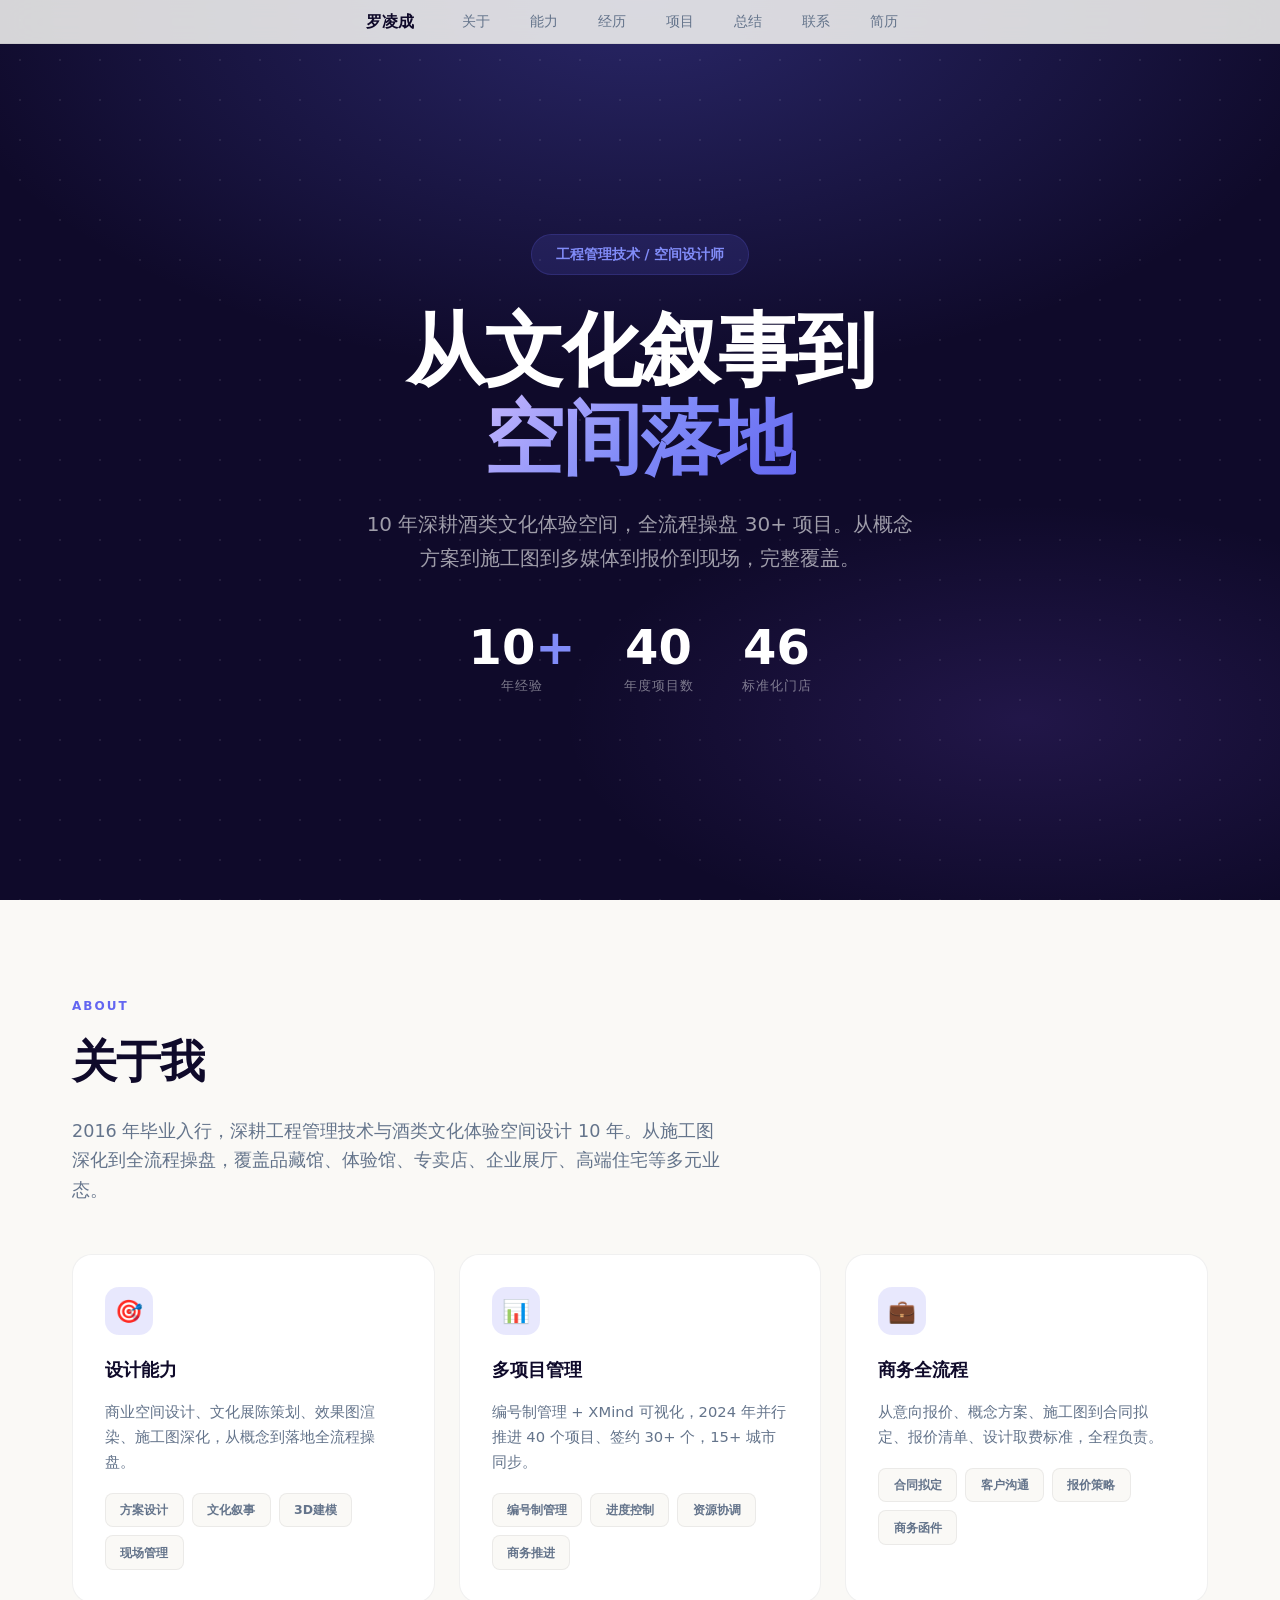
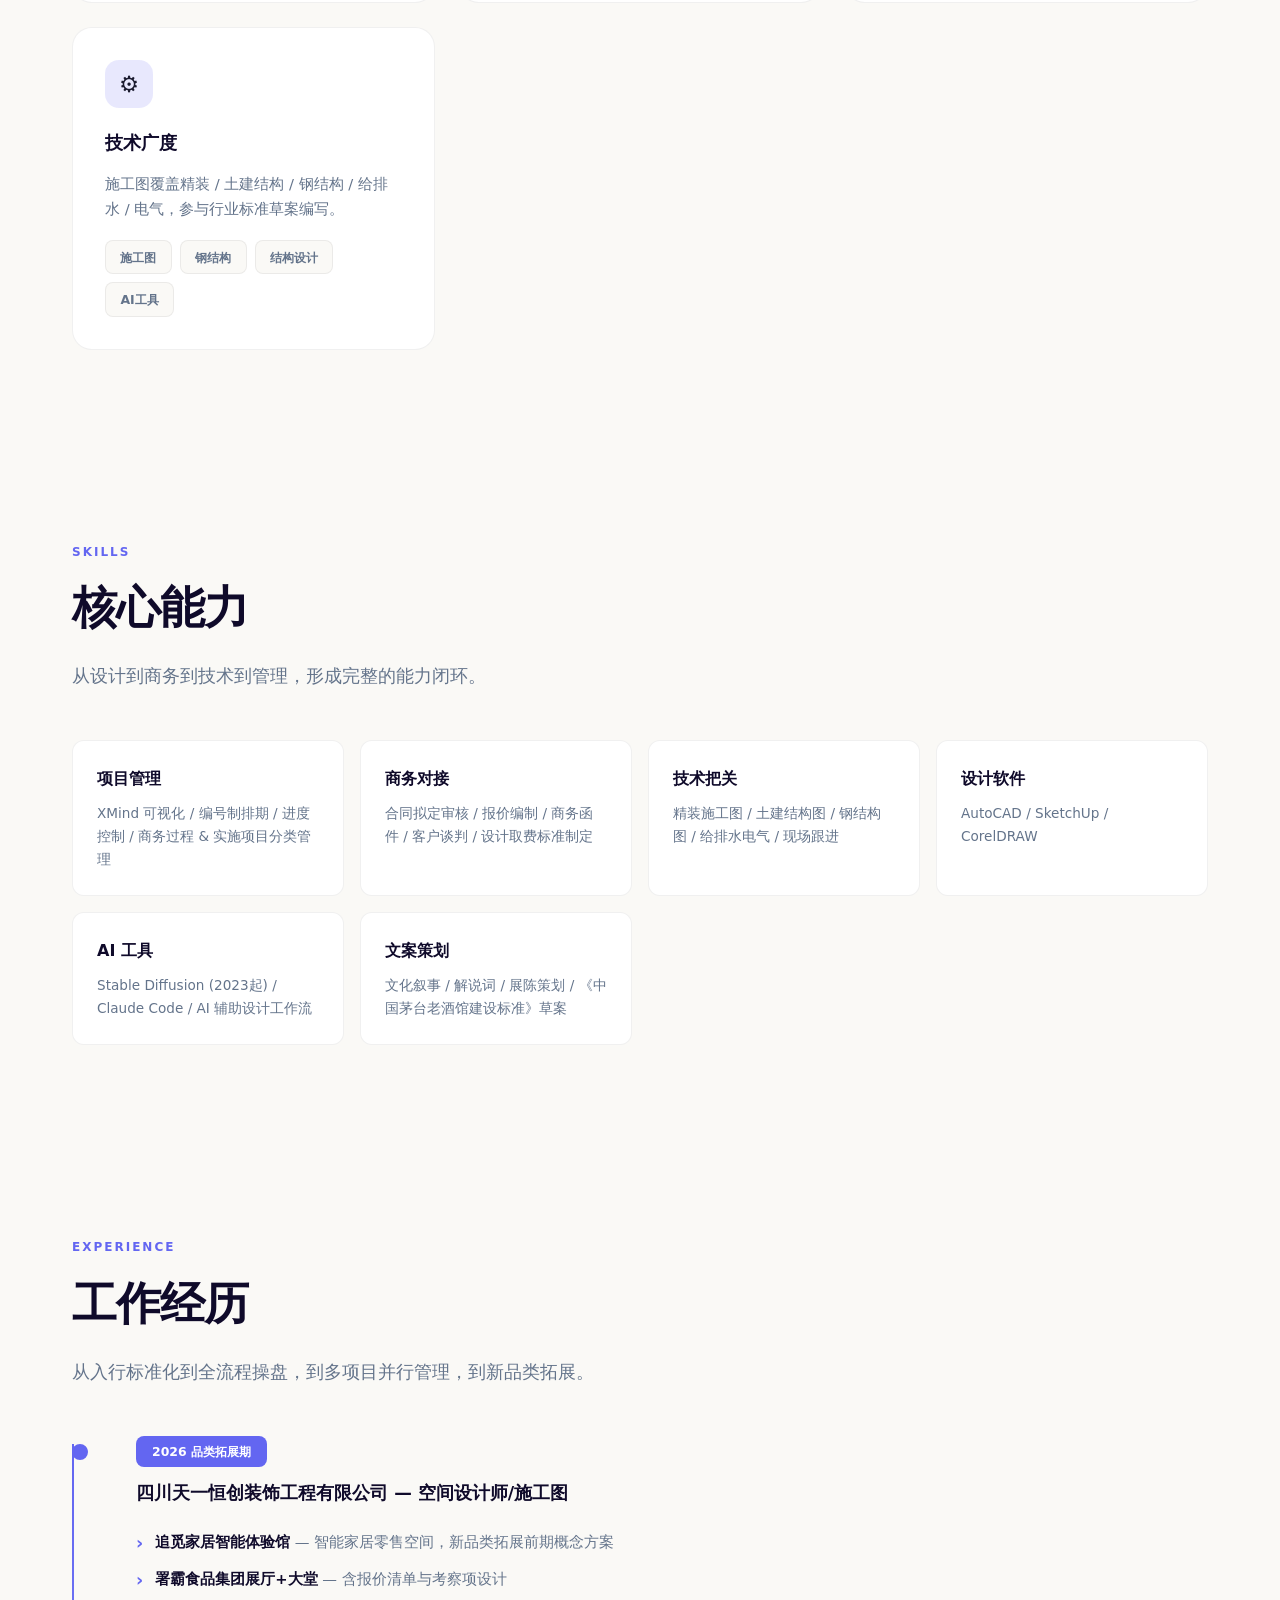
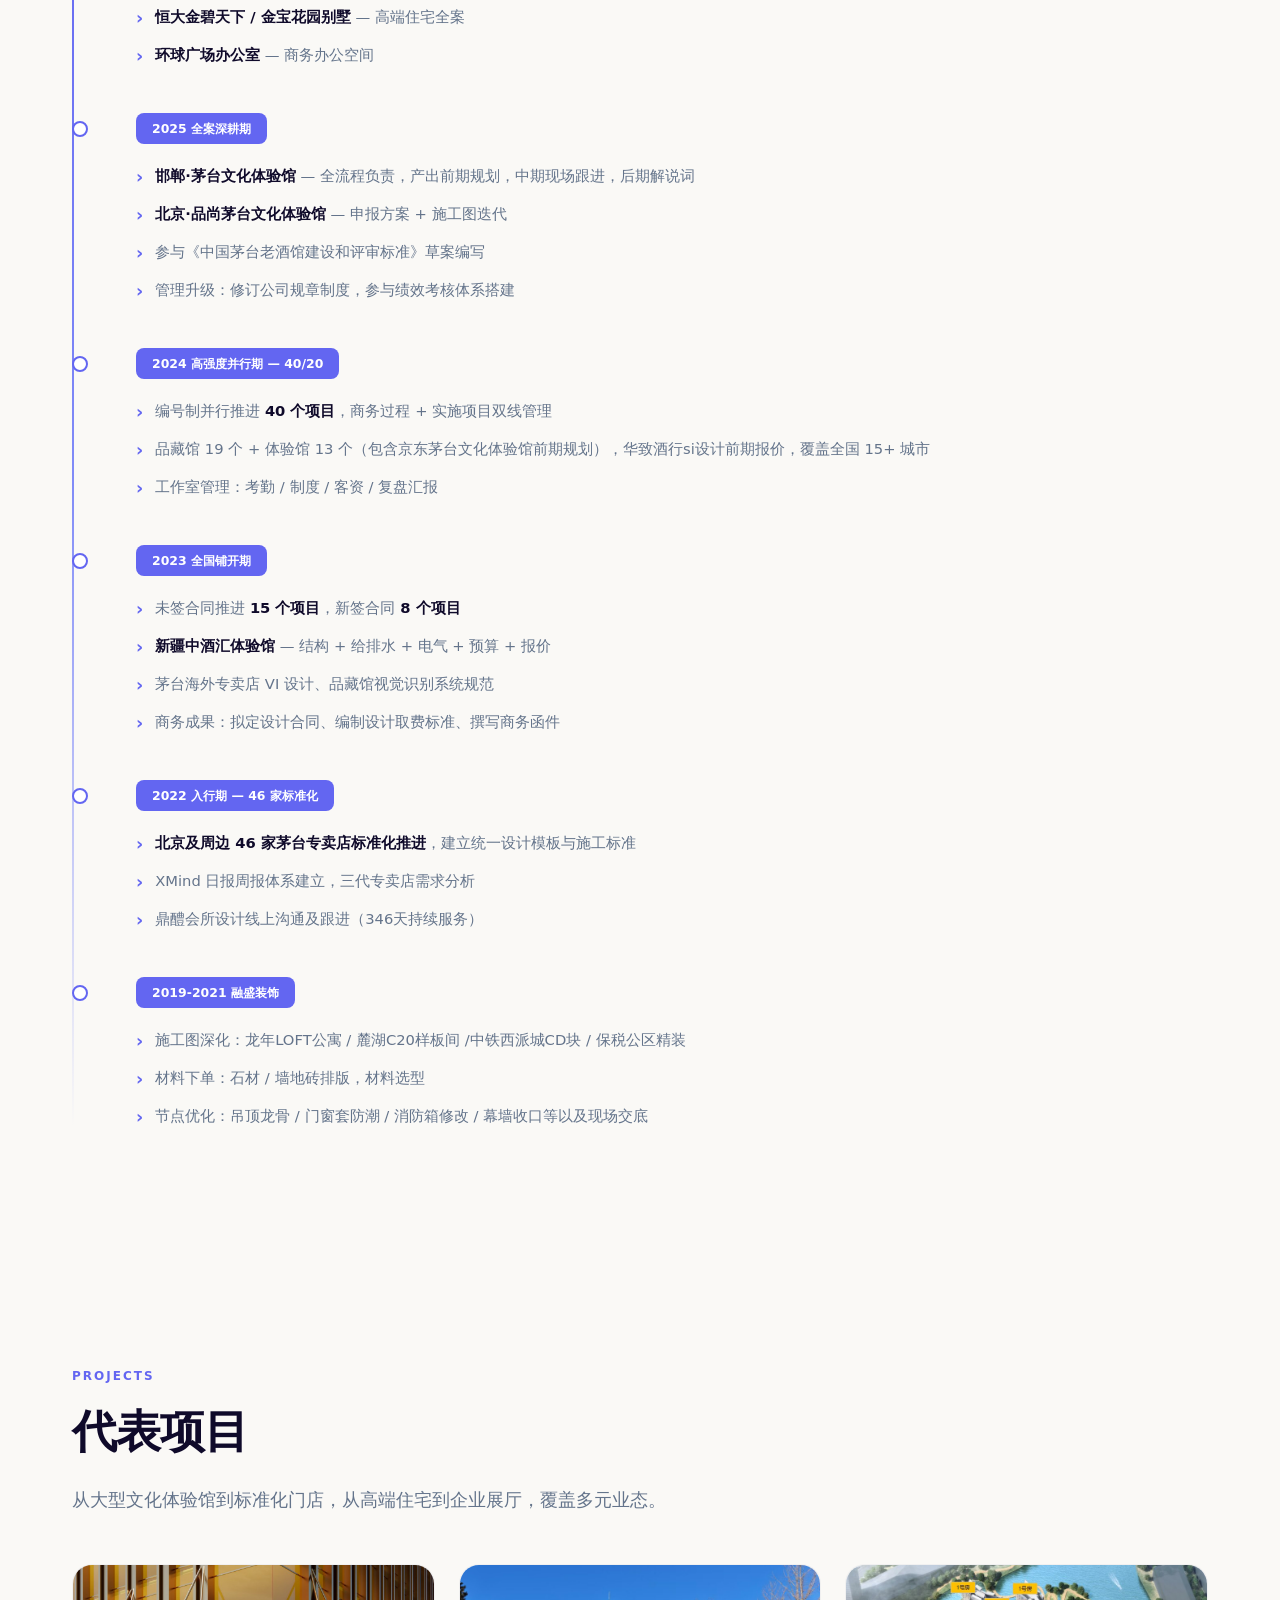
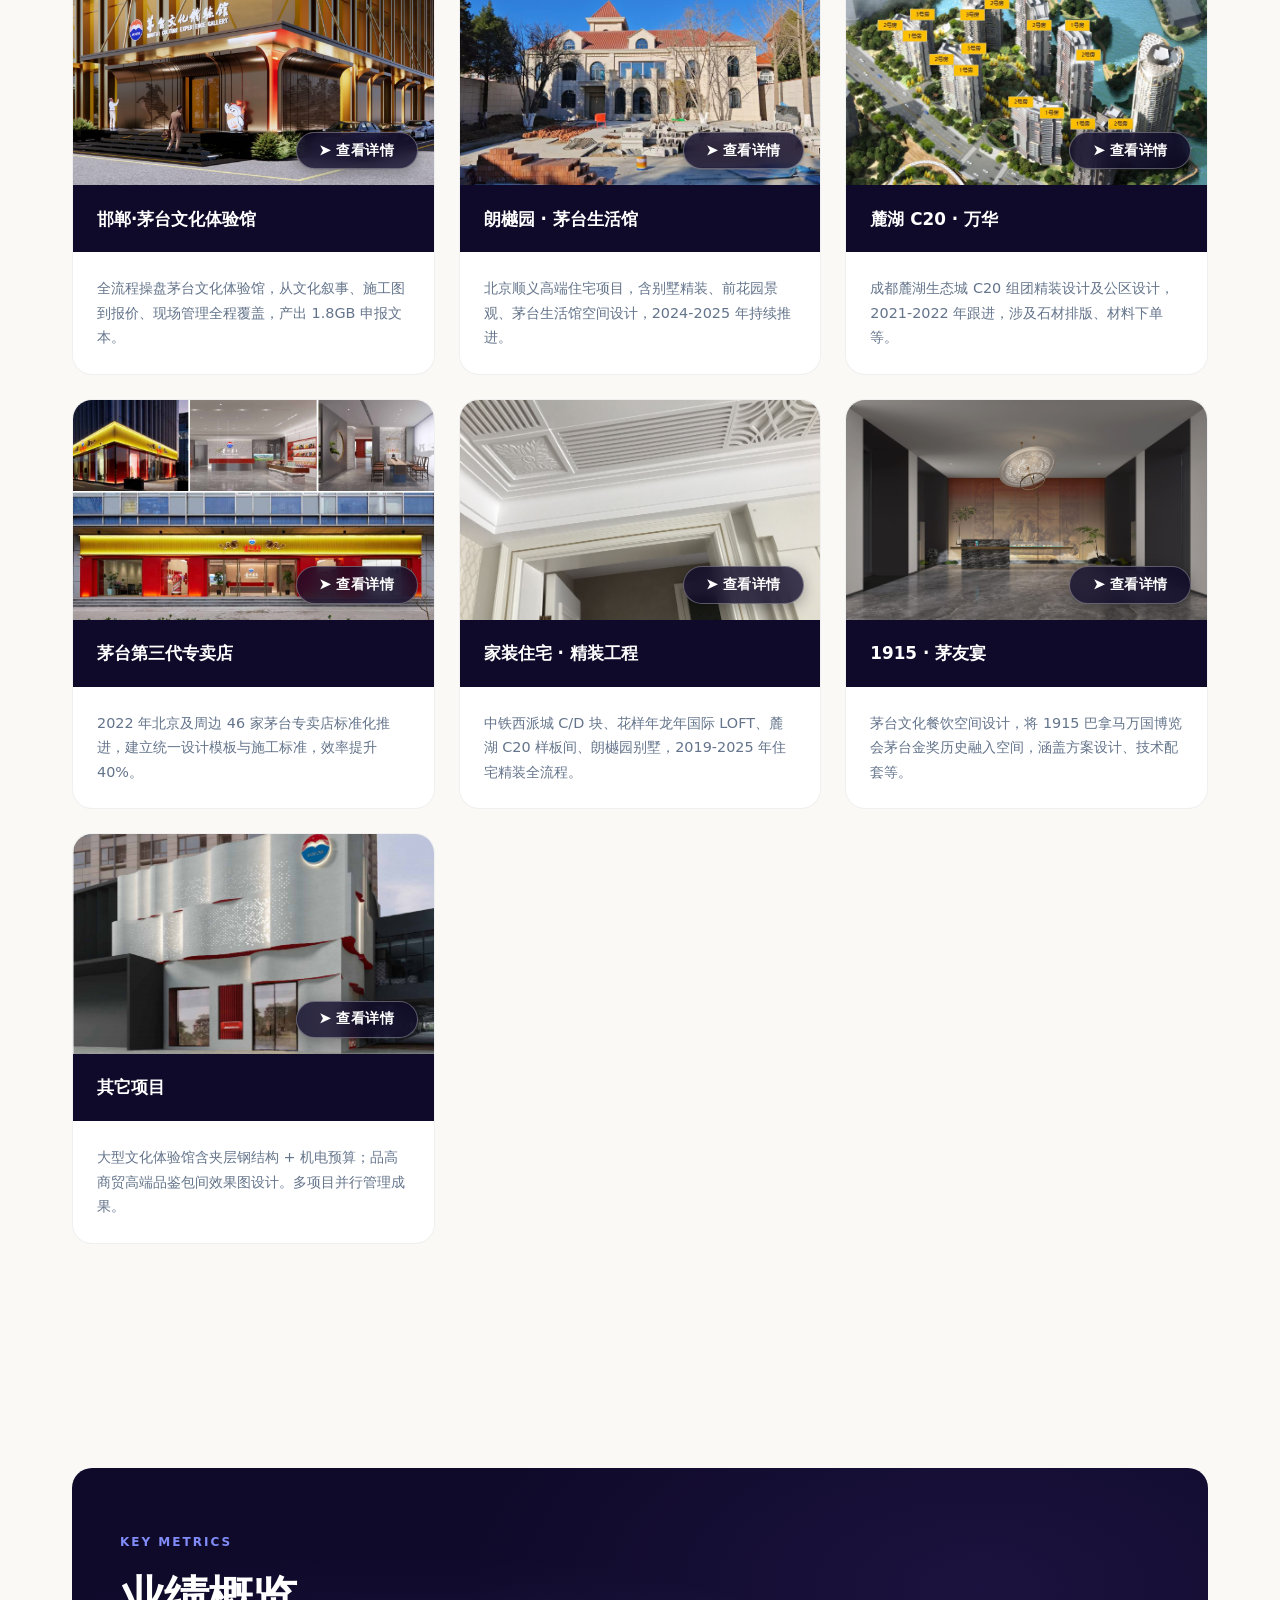
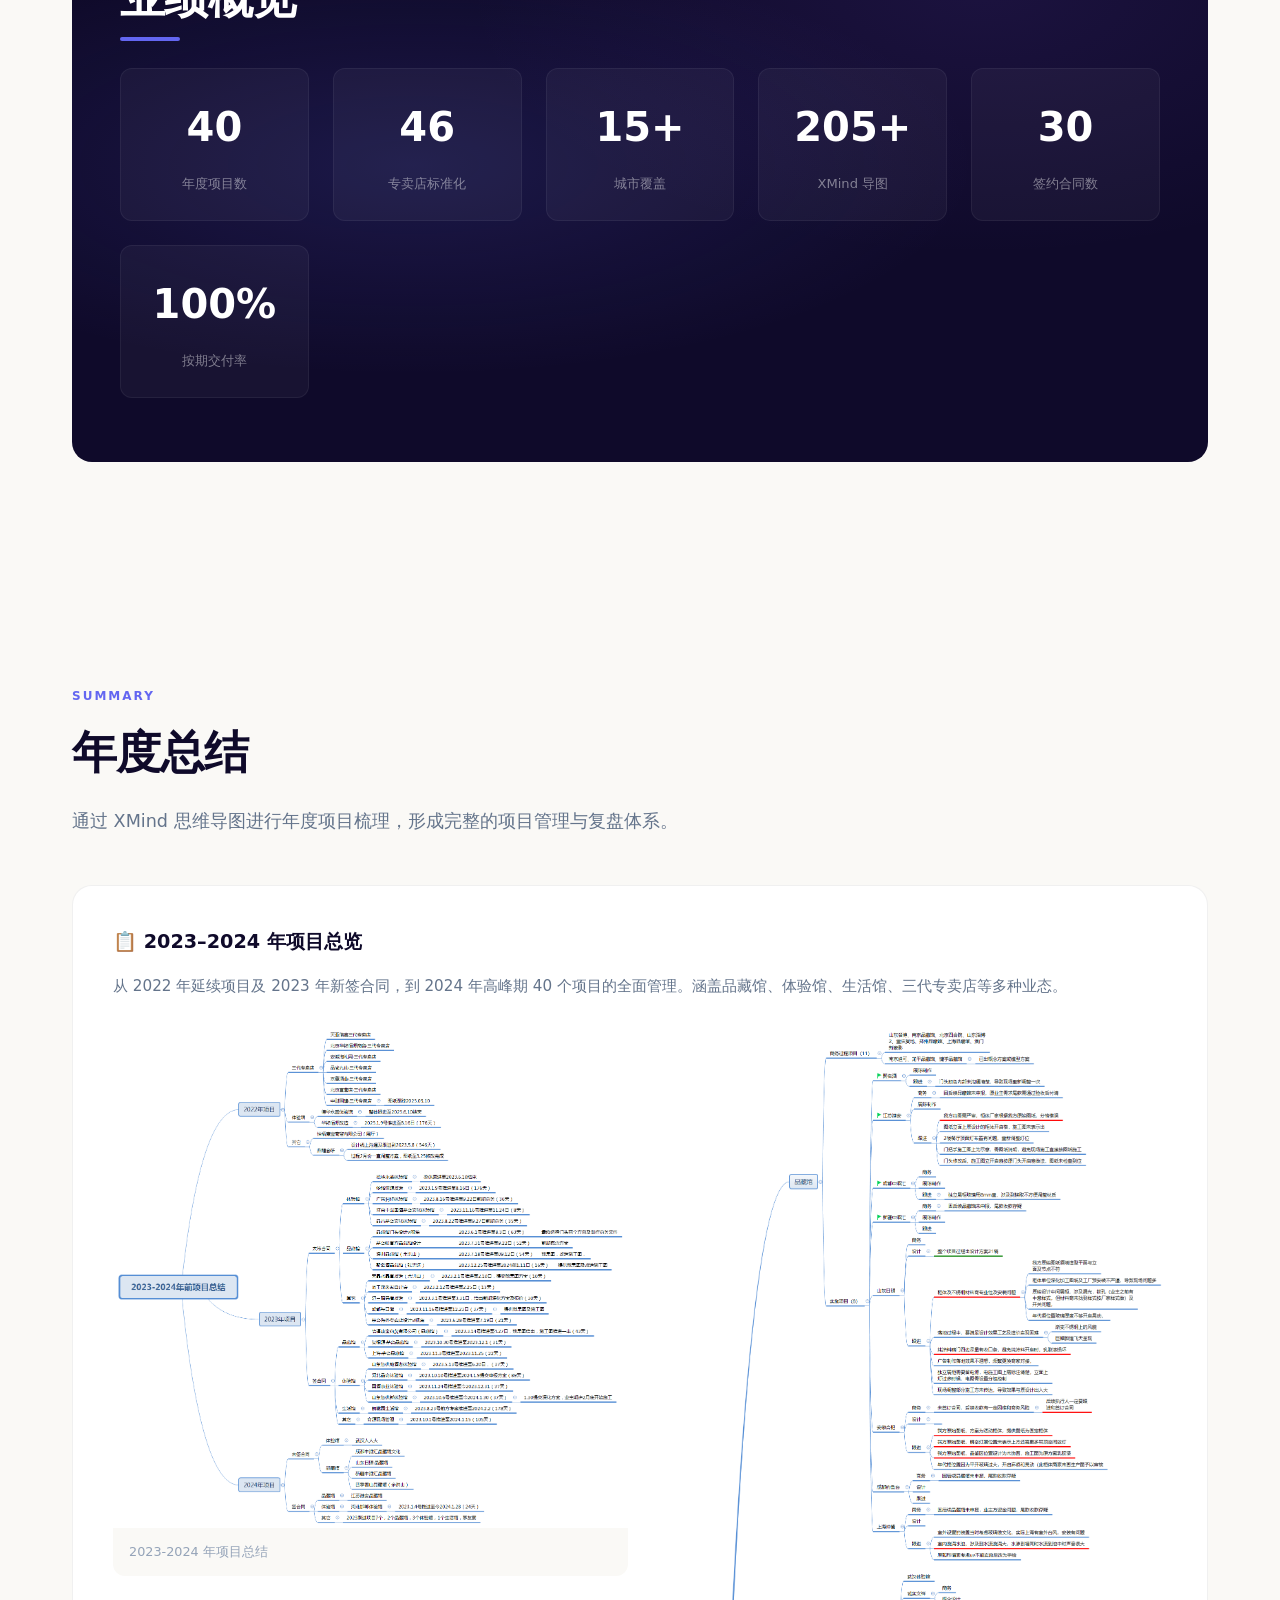
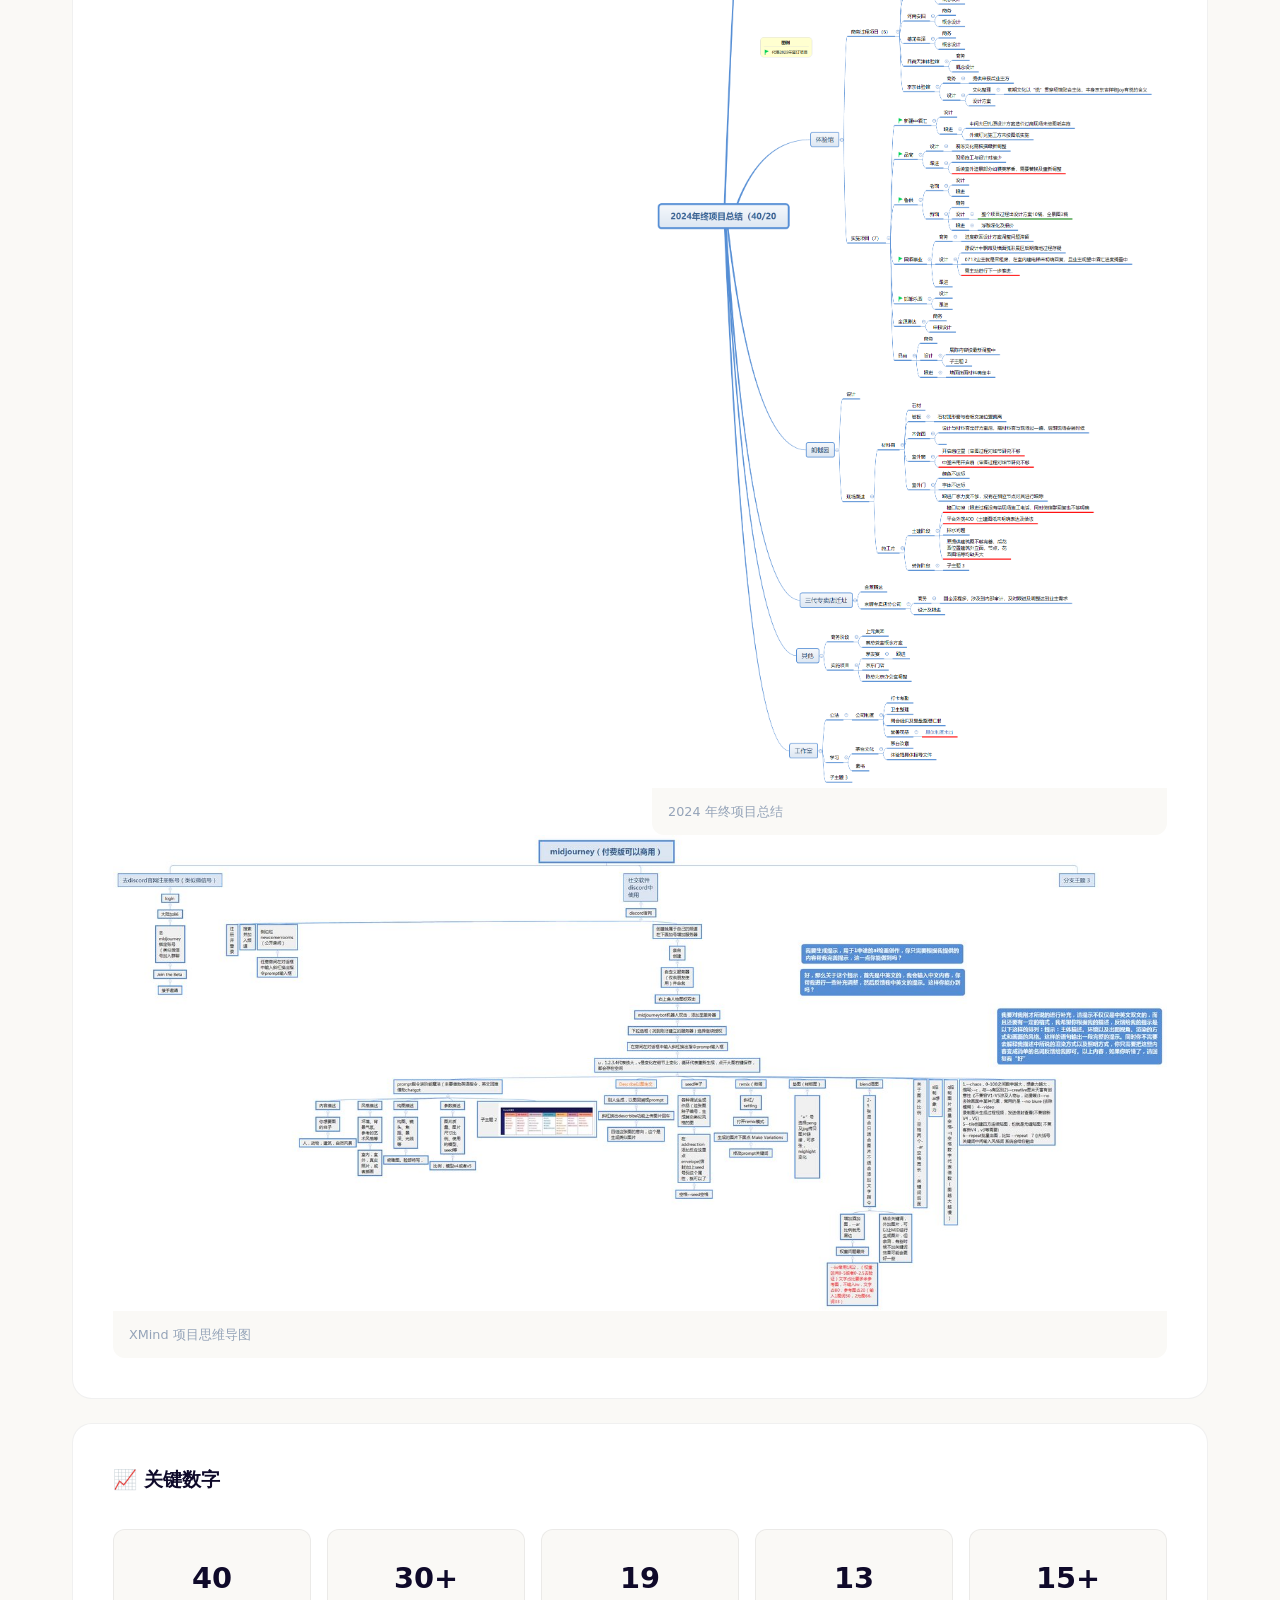
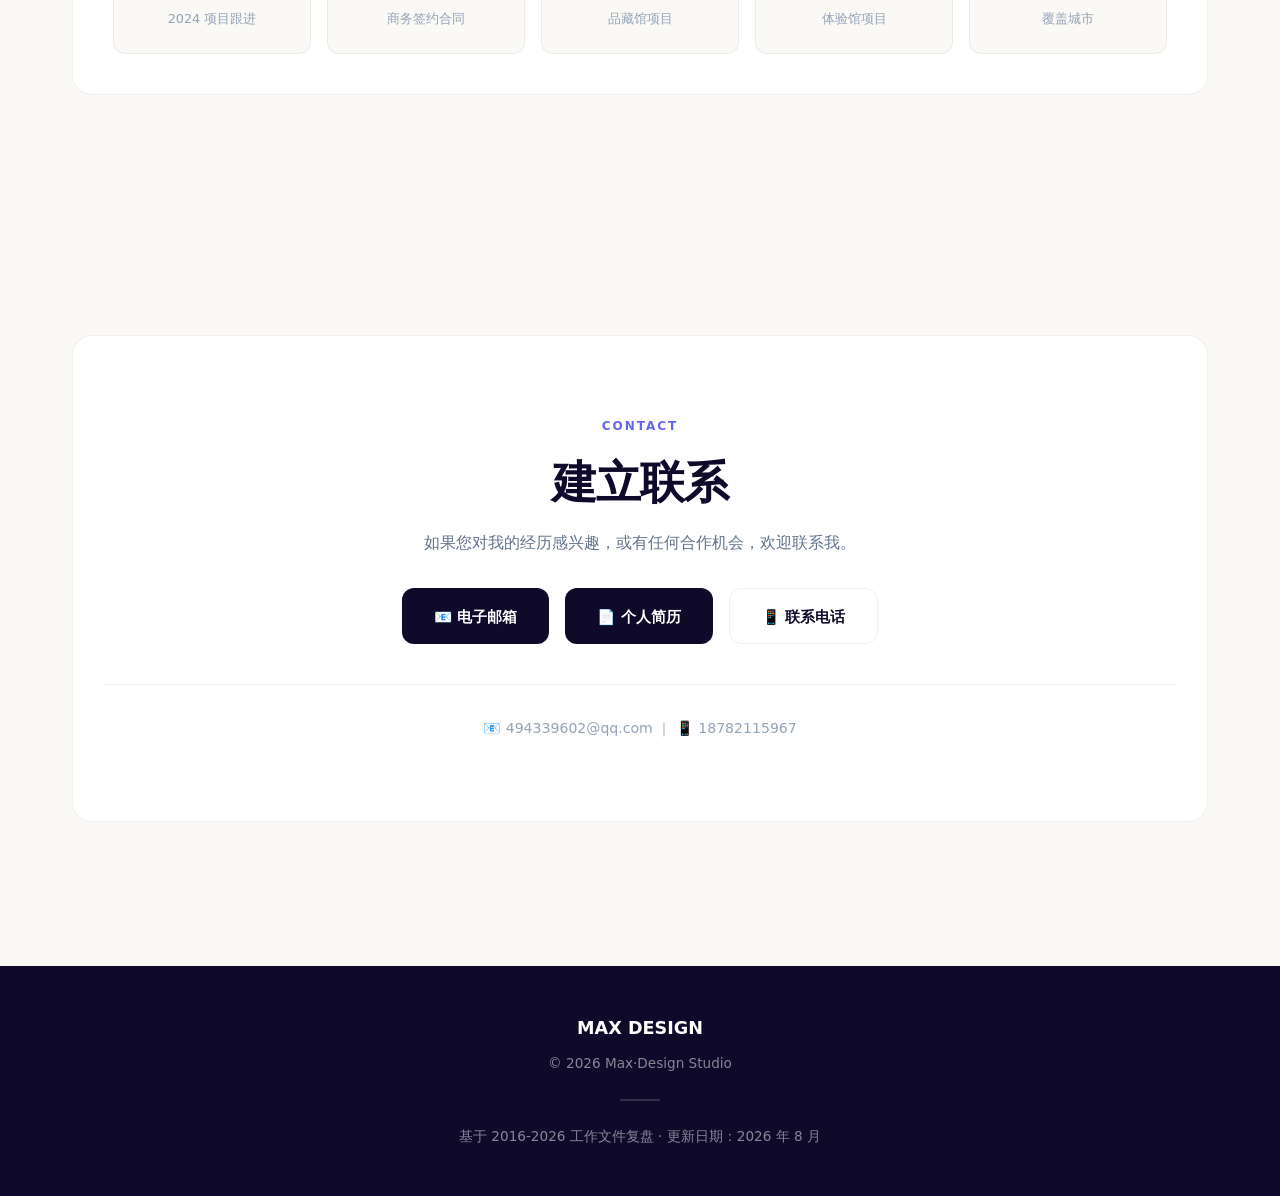
==== index.html @ 673e3c42 "新增家装住宅作品分类页（西派城C/D块、龙年国际LOFT）" ====
<!DOCTYPE html>
<html lang="zh"><head>
    <meta charset="UTF-8">
    <meta name="viewport" content="width=device-width, initial-scale=1.0">
    <meta name="description" content="罗凌成 · 酒类文化体验空间全流程设计师。10年深耕，全流程操盘30+项目，覆盖品藏馆、体验馆、专卖店、高端住宅等业态。从文化叙事到施工图到报价到现场，完整落地。">
    <meta name="keywords" content="空间设计师,商业空间设计,展陈设计,酒文化体验馆,室内设计,施工图深化,CAD,SketchUp,全案设计,项目管理,茅台文化体验馆">
    <meta property="og:title" content="罗凌成 · 空间设计师 — 作品集">
    <meta property="og:description" content="酒类文化体验空间全流程操盘，从文化叙事到空间落地。10年 · 30+项目 · 15城。">
    <meta property="og:image" content="https://mai951.github.io/luo-portfolio/images/project_summary_2023.png">
    <meta property="og:url" content="https://mai951.github.io/luo-portfolio/">
    <meta property="og:type" content="website">
    <title>罗凌成 · 空间设计师 — 作品集</title>
    <style>
        :root {
            --primary: #0f0a2a; --accent: #6366f1; --accent-light: #818cf8;
            --accent-glow: rgba(99,102,241,0.15); --bg: #faf9f6; --card: #ffffff;
            --text: #1a1a2e; --text-secondary: #64748b; --text-muted: #94a3b8;
            --border: rgba(0,0,0,0.06); --shadow-sm: 0 1px 3px rgba(0,0,0,0.04);
            --shadow-md: 0 4px 16px rgba(0,0,0,0.06); --shadow-lg: 0 20px 60px rgba(0,0,0,0.08);
            --radius: 20px; --radius-sm: 12px; --transition: 0.3s cubic-bezier(0.4,0,0.2,1);
        }
        * { margin:0; padding:0; box-sizing:border-box; }
        html { scroll-behavior:smooth; scroll-padding-top:100px; }
        body { font-family:'PingFang SC','Microsoft YaHei','Hiragino Sans GB','WenQuanYi Micro Hei',system-ui,sans-serif; background:var(--bg); color:var(--text); line-height:1.7; overflow-x:hidden; }

        /* === Nav === */
        nav {
            position:fixed; top:0; left:0; width:100%;
            background:rgba(250,249,246,0.85); backdrop-filter:blur(20px);
            padding:0 2rem; display:flex; justify-content:center; align-items:center;
            z-index:999; border-bottom:1px solid var(--border);
        }
        .nav-inner { display:flex; align-items:center; gap:0.5rem; max-width:900px; }
        .nav-logo { font-weight:800; font-size:1rem; color:var(--primary); margin-right:1.5rem; }
        nav a { color:var(--text-secondary); text-decoration:none; font-weight:500; font-size:0.88rem; padding:0.6rem 1rem; border-radius:8px; transition:all var(--transition); }
        nav a:hover, nav a.active { color:var(--primary); background:var(--accent-glow); }

        /* === Header === */
        header {
            min-height:100vh; display:flex; flex-direction:column; align-items:center; justify-content:center;
            text-align:center; padding:6rem 2rem 4rem; position:relative; overflow:hidden; background:var(--primary);
        }
        header::before {
            content:''; position:absolute; inset:0;
            background:radial-gradient(ellipse 80% 60% at 50% 0%,rgba(99,102,241,0.3) 0%,transparent 70%),
            radial-gradient(ellipse 60% 40% at 80% 80%,rgba(139,92,246,0.15) 0%,transparent 60%);
        }
        header::after {
            content:''; position:absolute; inset:0;
            background-image:radial-gradient(rgba(255,255,255,0.08) 1px,transparent 1px);
            background-size:40px 40px;
        }
        .hero-content { position:relative; z-index:1; max-width:800px; }
        .hero-badge {
            display:inline-block; background:rgba(99,102,241,0.15); color:var(--accent-light);
            padding:0.5rem 1.5rem; border-radius:50px; font-size:0.85rem; font-weight:600;
            margin-bottom:2rem; border:1px solid rgba(99,102,241,0.2);
        }
        header h1 {
            font-size:clamp(2.8rem,7vw,5rem); font-weight:900; color:#fff; line-height:1.1;
            margin-bottom:1.5rem; letter-spacing:-2px;
        }
        header h1 .gradient-text {
            background:linear-gradient(135deg,#c4b5fd,#818cf8,#6366f1);
            -webkit-background-clip:text; -webkit-text-fill-color:transparent; background-clip:text;
        }
        header .subtitle { font-size:clamp(1rem,2.5vw,1.25rem); color:rgba(255,255,255,0.6); max-width:550px; margin:0 auto 3rem; }
        .hero-stats { display:flex; justify-content:center; gap:3rem; flex-wrap:wrap; }
        .hero-stat { text-align:center; }
        .hero-stat .num { font-size:clamp(2rem,4vw,3rem); font-weight:800; color:#fff; display:block; line-height:1; }
        .hero-stat .num span { color:var(--accent-light); }
        .hero-stat .label { font-size:0.8rem; color:rgba(255,255,255,0.45); margin-top:0.5rem; font-weight:500; text-transform:uppercase; letter-spacing:1px; }

        /* === Sections === */
        section { padding:6rem 2rem; max-width:1200px; margin:0 auto; }
        .section-label { font-size:0.75rem; font-weight:700; text-transform:uppercase; letter-spacing:2px; color:var(--accent); margin-bottom:0.5rem; }
        section h2 { font-size:clamp(2rem,4vw,2.8rem); font-weight:800; color:var(--primary); letter-spacing:-1px; margin-bottom:1rem; }
        .section-desc { font-size:1.1rem; color:var(--text-secondary); max-width:650px; margin-bottom:3rem; }

        /* === Cards === */
        .about-grid { display:grid; grid-template-columns:repeat(auto-fit,minmax(280px,1fr)); gap:1.5rem; margin-top:2rem; }
        .about-card { background:var(--card); border-radius:var(--radius); padding:2rem; border:1px solid var(--border); transition:all var(--transition); }
        .about-card:hover { transform:translateY(-4px); box-shadow:var(--shadow-lg); }
        .about-card .icon { width:48px; height:48px; border-radius:14px; background:var(--accent-glow); display:flex; align-items:center; justify-content:center; font-size:1.4rem; margin-bottom:1.2rem; }
        .about-card h3 { font-size:1.15rem; font-weight:700; color:var(--primary); margin-bottom:0.8rem; }
        .about-card p { color:var(--text-secondary); font-size:0.92rem; margin-bottom:1.2rem; }
        .tag-group { display:flex; flex-wrap:wrap; gap:0.5rem; }
        .tag { background:var(--bg); color:var(--text-secondary); padding:0.35rem 0.9rem; border-radius:8px; font-size:0.78rem; font-weight:600; border:1px solid var(--border); }

        /* === Skills === */
        .skills-grid { display:grid; grid-template-columns:repeat(auto-fit,minmax(220px,1fr)); gap:1rem; margin-top:2rem; }
        .skill-card { background:var(--card); border:1px solid var(--border); border-radius:var(--radius-sm); padding:1.5rem; transition:all var(--transition); }
        .skill-card:hover { transform:translateY(-2px); box-shadow:var(--shadow-md); }
        .skill-card h3 { font-size:1rem; font-weight:700; color:var(--primary); margin-bottom:0.6rem; }
        .skill-card p { color:var(--text-secondary); font-size:0.85rem; }

        /* === Timeline === */
        .timeline { position:relative; padding-left:2rem; margin-top:3rem; }
        .timeline::before { content:''; position:absolute; left:0; top:8px; bottom:8px; width:2px; background:linear-gradient(180deg,var(--accent),var(--accent-light),transparent); }
        .timeline-item { position:relative; margin-bottom:2.5rem; padding-left:2rem; }
        .timeline-item::before { content:''; position:absolute; left:-2rem; top:8px; width:12px; height:12px; background:var(--card); border:2.5px solid var(--accent); border-radius:50%; }
        .timeline-item:first-child::before { background:var(--accent); }
        .year-badge { display:inline-block; background:var(--accent); color:#fff; padding:0.3rem 1rem; border-radius:8px; font-size:0.78rem; font-weight:700; margin-bottom:0.8rem; }
        .timeline-item h3 { font-size:1.1rem; font-weight:700; color:var(--primary); margin-bottom:0.8rem; }
        .timeline-item ul { list-style:none; }
        .timeline-item li { padding:0.4rem 0; color:var(--text-secondary); font-size:0.92rem; padding-left:1.2rem; position:relative; }
        .timeline-item li::before { content:'›'; position:absolute; left:0; color:var(--accent); font-weight:700; font-size:1.1rem; }
        .timeline-item li strong { color:var(--primary); }

        /* === Projects === */
        .projects-grid { display:grid; grid-template-columns:repeat(auto-fit,minmax(340px,1fr)); gap:1.5rem; margin-top:2rem; }
        .project-card { background:var(--card); border-radius:var(--radius); overflow:hidden; border:1px solid var(--border); transition:all 0.4s ease; }
        .project-card:hover { transform:translateY(-6px); box-shadow:var(--shadow-lg); }
        .project-img { width:100%; height:220px; object-fit:cover; display:block; }
        .project-img-wrap { overflow:hidden; position:relative; }
        .detail-btn {
            position:absolute; right:1rem; bottom:1rem; z-index:10;
            background:rgba(15,10,42,0.78); color:#fff;
            border:1px solid rgba(255,255,255,0.3);
            padding:0.55rem 1.4rem; border-radius:50px;
            font-size:0.85rem; font-weight:700; cursor:pointer;
            backdrop-filter:blur(8px); -webkit-backdrop-filter:blur(8px);
            letter-spacing:0.5px; transition:all var(--transition);
            box-shadow:0 4px 15px rgba(0,0,0,0.3);
            display:inline-flex; align-items:center; gap:0.4rem;
        }
        .detail-btn:hover {
            background:var(--accent); border-color:var(--accent);
            transform:translateY(-2px); box-shadow:0 8px 25px rgba(99,102,241,0.45);
        }
        .project-header { background:var(--primary); color:#fff; padding:1.2rem 1.5rem; }
        .project-header h3 { font-size:1.05rem; font-weight:700; }
        .project-body { padding:1.5rem; }
        .project-body p { color:var(--text-secondary); font-size:0.9rem; }
        .project-placeholder { height:220px; background:linear-gradient(135deg,var(--primary) 0%,#1a1a3e 50%,var(--accent) 100%); display:flex; align-items:center; justify-content:center; color:rgba(255,255,255,0.7); font-size:0.95rem; text-align:center; padding:2rem; line-height:1.8; }

        /* === Stats Dark === */
        .stats-dark { background:var(--primary); border-radius:var(--radius); padding:4rem 3rem; margin:2rem 0; position:relative; overflow:hidden; }
        .stats-dark::before { content:''; position:absolute; inset:0; background:radial-gradient(ellipse at 30% 50%,rgba(99,102,241,0.15) 0%,transparent 50%),radial-gradient(ellipse at 80% 20%,rgba(139,92,246,0.1) 0%,transparent 40%); }
        .stats-dark h2 { color:#fff; position:relative; }
        .stats-dark h2::after { content:''; position:absolute; bottom:-5px; left:0; width:60px; height:4px; background:var(--accent); border-radius:2px; }
        .stats-grid-dark { display:grid; grid-template-columns:repeat(auto-fit,minmax(160px,1fr)); gap:1.5rem; margin-top:2rem; position:relative; }
        .stat-block { text-align:center; padding:1.5rem 1rem; border-radius:var(--radius-sm); background:rgba(255,255,255,0.04); border:1px solid rgba(255,255,255,0.06); transition:all var(--transition); }
        .stat-block:hover { background:rgba(255,255,255,0.08); transform:translateY(-3px); }
        .stat-block .number { font-size:clamp(2rem,4vw,2.5rem); font-weight:900; color:#fff; display:block; margin-bottom:0.5rem; }
        .stat-block .label { font-size:0.82rem; color:rgba(255,255,255,0.45); }

        /* === Summary === */
        .summary-section { background:var(--card); border-radius:var(--radius); padding:2.5rem; border:1px solid var(--border); margin-top:2rem; }
        .summary-section h3 { font-size:1.2rem; font-weight:700; color:var(--primary); margin-bottom:1rem; }
        .summary-section>p { color:var(--text-secondary); font-size:0.95rem; margin-bottom:1.5rem; }
        .summary-charts { display:grid; grid-template-columns:repeat(auto-fit,minmax(380px,1fr)); gap:1.5rem; }
        .summary-chart img { width:100%; height:auto; display:block; border-radius:var(--radius-sm); }
        .summary-chart p { padding:0.8rem 1rem; font-size:0.8rem; color:var(--text-muted); background:var(--bg); border-radius:0 0 var(--radius-sm) var(--radius-sm); }
        .summary-stats { display:flex; gap:1rem; flex-wrap:wrap; margin-top:2rem; }
        .summary-stat { background:var(--bg); border-radius:var(--radius-sm); padding:1.5rem; text-align:center; flex:1; min-width:120px; border:1px solid var(--border); }
        .summary-stat .num { font-size:1.8rem; font-weight:800; color:var(--primary); }
        .summary-stat .desc { font-size:0.8rem; color:var(--text-muted); margin-top:0.3rem; }

        /* === Contact === */
        .contact-section { text-align:center; padding:5rem 2rem; background:var(--card); margin:3rem 0; border-radius:var(--radius); border:1px solid var(--border); }
        .contact-section h2 { margin-bottom:0.5rem; }
        .contact-section>p { color:var(--text-secondary); margin-bottom:2rem; }
        .contact-buttons { display:flex; justify-content:center; gap:1rem; flex-wrap:wrap; }
        .btn { display:inline-flex; align-items:center; gap:0.5rem; padding:0.9rem 2rem; background:var(--primary); color:#fff; text-decoration:none; border-radius:12px; font-weight:600; font-size:0.92rem; transition:all var(--transition); }
        .btn:hover { transform:translateY(-2px); box-shadow:0 8px 25px rgba(15,10,42,0.2); }
        .btn-outline { background:transparent; color:var(--primary); border:1px solid var(--border); }
        .btn-outline:hover { background:var(--primary); color:#fff; }
        .access-info { margin-top:2.5rem; padding-top:2rem; border-top:1px solid var(--border); }
        .access-info p { font-size:0.88rem; color:var(--text-muted); }
        .access-info code { background:var(--bg); padding:0.3rem 0.8rem; border-radius:6px; font-size:0.85rem; color:var(--accent); border:1px solid var(--border); }

        /* === Footer === */
        footer { background:var(--primary); color:rgba(255,255,255,0.5); text-align:center; padding:3rem 2rem; }
        footer .brand { display:inline-block; font-weight:800; font-size:1.1rem; color:#fff; margin-bottom:0.5rem; }
        footer p { font-size:0.85rem; }
        footer .divider { width:40px; height:2px; background:rgba(255,255,255,0.15); margin:1.5rem auto; border-radius:1px; }

        /* === Responsive === */
        @media(max-width:768px){ nav{padding:0 1rem;} nav a{padding:0.5rem 0.6rem;font-size:0.8rem;} section{padding:4rem 1.5rem;} .projects-grid,.summary-charts{grid-template-columns:1fr;} .stats-dark{padding:3rem 1.5rem;} }
        @media(max-width:480px){ header{padding:7rem 1rem 3rem;min-height:90vh;} .hero-stats{flex-direction:column;gap:1.5rem;} .contact-buttons{flex-direction:column;align-items:center;} .btn{width:100%;max-width:280px;justify-content:center;} }
    </style>
</head>
<body>

    <!-- Navigation -->
    <nav>
        <div class="nav-inner">
            <span class="nav-logo">罗凌成</span>
            <a href="#about">关于</a>
            <a href="#skills">能力</a>
            <a href="#experience">经历</a>
            <a href="#projects">项目</a>
            <a href="#summary">总结</a>
            <a href="#contact">联系</a>
            <a href="简历.html">简历</a>
        </div>
    </nav>

    <!-- Hero -->
    <header>
        <div class="hero-content">
            <div class="hero-badge">工程管理技术 / 空间设计师</div>
            <h1>从文化叙事到<br><span class="gradient-text">空间落地</span></h1>
            <p class="subtitle">10 年深耕酒类文化体验空间，全流程操盘 30+ 项目。从概念方案到施工图到多媒体到报价到现场，完整覆盖。</p>
            <div class="hero-stats">
                <div class="hero-stat">
                    <span class="num">10<span>+</span></span>
                    <span class="label">年经验</span>
                </div>
                <div class="hero-stat">
                    <span class="num">40</span>
                    <span class="label">年度项目数</span>
                </div>
                <div class="hero-stat">
                    <span class="num">46</span>
                    <span class="label">标准化门店</span>
                </div>
            </div>
        </div>
    </header>

    <!-- About -->
    <section id="about">
        <div>
            <div class="section-label">About</div>
            <h2>关于我</h2>
            <p class="section-desc">2016 年毕业入行，深耕工程管理技术与酒类文化体验空间设计 10 年。从施工图深化到全流程操盘，覆盖品藏馆、体验馆、专卖店、企业展厅、高端住宅等多元业态。</p>
        </div>
        <div class="about-grid">
            <div class="about-card">
                <div class="icon">🎯</div>
                <h3>设计能力</h3>
                <p>商业空间设计、文化展陈策划、效果图渲染、施工图深化，从概念到落地全流程操盘。</p>
                <div class="tag-group">
                    <span class="tag">方案设计</span>
                    <span class="tag">文化叙事</span>
                    <span class="tag">3D建模</span>
                    <span class="tag">现场管理</span>
                </div>
            </div>
            <div class="about-card">
                <div class="icon">📊</div>
                <h3>多项目管理</h3>
                <p>编号制管理 + XMind 可视化，2024 年并行推进 40 个项目、签约 30+ 个，15+ 城市同步。</p>
                <div class="tag-group">
                    <span class="tag">编号制管理</span>
                    <span class="tag">进度控制</span>
                    <span class="tag">资源协调</span>
                    <span class="tag">商务推进</span>
                </div>
            </div>
            <div class="about-card">
                <div class="icon">💼</div>
                <h3>商务全流程</h3>
                <p>从意向报价、概念方案、施工图到合同拟定、报价清单、设计取费标准，全程负责。</p>
                <div class="tag-group">
                    <span class="tag">合同拟定</span>
                    <span class="tag">客户沟通</span>
                    <span class="tag">报价策略</span>
                    <span class="tag">商务函件</span>
                </div>
            </div>
            <div class="about-card">
                <div class="icon">⚙️</div>
                <h3>技术广度</h3>
                <p>施工图覆盖精装 / 土建结构 / 钢结构 / 给排水 / 电气，参与行业标准草案编写。</p>
                <div class="tag-group">
                    <span class="tag">施工图</span>
                    <span class="tag">钢结构</span>
                    <span class="tag">结构设计</span>
                    <span class="tag">AI工具</span>
                </div>
            </div>
        </div>
    </section>

    <!-- Skills -->
    <section id="skills">
        <div>
            <div class="section-label">Skills</div>
            <h2>核心能力</h2>
            <p class="section-desc">从设计到商务到技术到管理，形成完整的能力闭环。</p>
        </div>
        <div class="skills-grid">
            <div class="skill-card">
                <h3>项目管理</h3>
                <p>XMind 可视化 / 编号制排期 / 进度控制 / 商务过程 &amp; 实施项目分类管理</p>
            </div>
            <div class="skill-card">
                <h3>商务对接</h3>
                <p>合同拟定审核 / 报价编制 / 商务函件 / 客户谈判 / 设计取费标准制定</p>
            </div>
            <div class="skill-card">
                <h3>技术把关</h3>
                <p>精装施工图 / 土建结构图 / 钢结构图 / 给排水电气 / 现场跟进</p>
            </div>
            <div class="skill-card">
                <h3>设计软件</h3>
                <p>AutoCAD / SketchUp / CorelDRAW</p>
            </div>
            <div class="skill-card">
                <h3>AI 工具</h3>
                <p>Stable Diffusion (2023起) / Claude Code / AI 辅助设计工作流</p>
            </div>
            <div class="skill-card">
                <h3>文案策划</h3>
                <p>文化叙事 / 解说词 / 展陈策划 / 《中国茅台老酒馆建设标准》草案</p>
            </div>
        </div>
    </section>

    <!-- Experience -->
    <section id="experience">
        <div>
            <div class="section-label">Experience</div>
            <h2>工作经历</h2>
            <p class="section-desc">从入行标准化到全流程操盘，到多项目并行管理，到新品类拓展。</p>
        </div>
        <div class="timeline">
            <div class="timeline-item">
                <span class="year-badge">2026 品类拓展期</span>
                <h3>四川天一恒创装饰工程有限公司 — 空间设计师/施工图</h3>
                <ul>
                    <li><strong>追觅家居智能体验馆</strong> — 智能家居零售空间，新品类拓展前期概念方案</li>
                    <li><strong>署霸食品集团展厅+大堂</strong> — 含报价清单与考察项设计</li>
                    <li><strong>恒大金碧天下 / 金宝花园别墅</strong> — 高端住宅全案</li>
                    <li><strong>环球广场办公室</strong> — 商务办公空间</li>
                </ul>
            </div>
            <div class="timeline-item">
                <span class="year-badge">2025 全案深耕期</span>
                <ul>
                    <li><strong>邯郸·茅台文化体验馆</strong> — 全流程负责，产出前期规划，中期现场跟进，后期解说词</li>
                    <li><strong>北京·品尚茅台文化体验馆</strong> — 申报方案 + 施工图迭代</li>
                    <li>参与《中国茅台老酒馆建设和评审标准》草案编写</li>
                    <li>管理升级：修订公司规章制度，参与绩效考核体系搭建</li>
                </ul>
            </div>
            <div class="timeline-item">
                <span class="year-badge">2024 高强度并行期 — 40/20</span>
                <ul>
                    <li>编号制并行推进 <strong>40 个项目</strong>，商务过程 + 实施项目双线管理</li>
                    <li>品藏馆 19 个 + 体验馆 13 个（包含京东茅台文化体验馆前期规划），华致酒行si设计前期报价，覆盖全国 15+ 城市</li>
                    <li>工作室管理：考勤 / 制度 / 客资 / 复盘汇报</li>
                </ul>
            </div>
            <div class="timeline-item">
                <span class="year-badge">2023 全国铺开期</span>
                <ul>
                    <li>未签合同推进 <strong>15 个项目</strong>，新签合同 <strong>8 个项目</strong></li>
                    <li><strong>新疆中酒汇体验馆</strong> — 结构 + 给排水 + 电气 + 预算 + 报价</li>
                    <li>茅台海外专卖店 VI 设计、品藏馆视觉识别系统规范</li>
                    <li>商务成果：拟定设计合同、编制设计取费标准、撰写商务函件</li>
                </ul>
            </div>
            <div class="timeline-item">
                <span class="year-badge">2022 入行期 — 46 家标准化</span>
                <ul>
                    <li><strong>北京及周边 46 家茅台专卖店标准化推进</strong>，建立统一设计模板与施工标准</li>
                    <li>XMind 日报周报体系建立，三代专卖店需求分析</li>
                    <li>鼎醴会所设计线上沟通及跟进（346天持续服务）</li>
                </ul>
            </div>
            <div class="timeline-item">
                <span class="year-badge">2019-2021 融盛装饰</span>
                <ul>
                    <li>施工图深化：龙年LOFT公寓 / 麓湖C20样板间 /中铁西派城CD块 / 保税公区精装</li>
                    <li>材料下单：石材 / 墙地砖排版，材料选型</li>
                    <li>节点优化：吊顶龙骨 / 门窗套防潮 / 消防箱修改 / 幕墙收口等以及现场交底</li>
                </ul>
            </div>
        </div>
    </section>

    <!-- Projects -->
    <section id="projects">
        <div>
            <div class="section-label">Projects</div>
            <h2>代表项目</h2>
            <p class="section-desc">从大型文化体验馆到标准化门店，从高端住宅到企业展厅，覆盖多元业态。</p>
        </div>
                <div class="projects-grid">
            <div class="project-card" onclick="window.open('项目/邯郸茅台文化体验馆/index.html','_blank')" style="cursor:pointer;">
                <div class="project-img-wrap">
                    <img src="images/邯郸茅台文化体验馆/1.png" alt="邯郸茅台文化体验馆" class="project-img" onerror="this.style.opacity=0">
                <button class="detail-btn">➤ 查看详情</button>
                </div>
                <div class="project-header">
                    <h3>邯郸·茅台文化体验馆</h3>
                </div>
                <div class="project-body">
                    <p>全流程操盘茅台文化体验馆，从文化叙事、施工图到报价、现场管理全程覆盖，产出 1.8GB 申报文本。</p>
                </div>
            </div>
            <div class="project-card" onclick="window.open('项目/朗樾园/index.html','_blank')" style="cursor:pointer;">
                <div class="project-img-wrap">
                    <img src="images/朗樾园/1.jpg" alt="朗樾园" class="project-img" onerror="this.style.opacity=0">
                <button class="detail-btn">➤ 查看详情</button>
                </div>
                <div class="project-header">
                    <h3>朗樾园 · 茅台生活馆</h3>
                </div>
                <div class="project-body">
                    <p>北京顺义高端住宅项目，含别墅精装、前花园景观、茅台生活馆空间设计，2024-2025 年持续推进。</p>
                </div>
            </div>
            <div class="project-card" onclick="window.open('项目/麓湖C20/index.html','_blank')" style="cursor:pointer;">
                <div class="project-img-wrap">
                    <img src="images/麓湖C20/1.png" alt="麓湖C20" class="project-img" onerror="this.style.opacity=0">
                <button class="detail-btn">➤ 查看详情</button>
                </div>
                <div class="project-header">
                    <h3>麓湖 C20 · 万华</h3>
                </div>
                <div class="project-body">
                    <p>成都麓湖生态城 C20 组团精装设计及公区设计，2021-2022 年跟进，涉及石材排版、材料下单等。</p>
                </div>
            </div>
            <div class="project-card" onclick="window.open('项目/茅台专卖店/index.html','_blank')" style="cursor:pointer;">
                <div class="project-img-wrap">
                    <img src="images/茅台专卖店/1.png" alt="茅台专卖店" class="project-img" onerror="this.style.opacity=0">
                <button class="detail-btn">➤ 查看详情</button>
                </div>
                <div class="project-header">
                    <h3>茅台第三代专卖店</h3>
                </div>
                <div class="project-body">
                    <p>2022 年北京及周边 46 家茅台专卖店标准化推进，建立统一设计模板与施工标准，效率提升 40%。</p>
                </div>
            </div>
            <div class="project-card" onclick="window.open('项目/家装住宅/index.html','_blank')" style="cursor:pointer;">
                <div class="project-img-wrap">
                    <img src="images/家装住宅/xipai_4510.jpg" alt="家装住宅" class="project-img" onerror="this.style.opacity=0">
                <button class="detail-btn">➤ 查看详情</button>
                </div>
                <div class="project-header">
                    <h3>家装住宅 · 精装工程</h3>
                </div>
                <div class="project-body">
                    <p>中铁西派城 C/D 块、花样年龙年国际 LOFT、麓湖 C20 样板间、朗樾园别墅，2019-2025 年住宅精装全流程。</p>
                </div>
            </div>
            <div class="project-card" onclick="window.open('项目/茅友宴/index.html','_blank')" style="cursor:pointer;">
                <div class="project-img-wrap">
                    <img src="images/茅友宴/1.jpg" alt="茅友宴" class="project-img" onerror="this.style.opacity=0">
                <button class="detail-btn">➤ 查看详情</button>
                </div>
                <div class="project-header">
                    <h3>1915 · 茅友宴</h3>
                </div>
                <div class="project-body">
                    <p>茅台文化餐饮空间设计，将 1915 巴拿马万国博览会茅台金奖历史融入空间，涵盖方案设计、技术配套等。</p>
                </div>
            </div>
            <div class="project-card" onclick="window.open('项目/其他/index.html','_blank')" style="cursor:pointer;">
                <div class="project-img-wrap">
                    <img src="images/其他/1.png" alt="其它项目" class="project-img" onerror="this.style.opacity=0">
                <button class="detail-btn">➤ 查看详情</button>
                </div>
                <div class="project-header">
                    <h3>其它项目</h3>
                </div>
                <div class="project-body">
                    <p>大型文化体验馆含夹层钢结构 + 机电预算；品高商贸高端品鉴包间效果图设计。多项目并行管理成果。</p>
                </div>
            </div>
        </div>
    </section>

    <!-- Stats Dark -->
    <section id="stats">
        <div class="stats-dark">
            <div class="section-label" style="color:var(--accent-light);">Key Metrics</div>
            <h2>业绩概览</h2>
            <div class="stats-grid-dark">
                <div class="stat-block"><span class="number">40</span><span class="label">年度项目数</span></div>
                <div class="stat-block"><span class="number">46</span><span class="label">专卖店标准化</span></div>
                <div class="stat-block"><span class="number">15+</span><span class="label">城市覆盖</span></div>
                <div class="stat-block"><span class="number">205+</span><span class="label">XMind 导图</span></div>
                <div class="stat-block"><span class="number">30</span><span class="label">签约合同数</span></div>
                <div class="stat-block"><span class="number">100%</span><span class="label">按期交付率</span></div>
            </div>
        </div>
    </section>

    <!-- Summary -->
    <section id="summary">
        <div>
            <div class="section-label">Summary</div>
            <h2>年度总结</h2>
            <p class="section-desc">通过 XMind 思维导图进行年度项目梳理，形成完整的项目管理与复盘体系。</p>
        </div>
        <div class="summary-section">
            <h3>📋 2023–2024 年项目总览</h3>
            <p>从 2022 年延续项目及 2023 年新签合同，到 2024 年高峰期 40 个项目的全面管理。涵盖品藏馆、体验馆、生活馆、三代专卖店等多种业态。</p>
            <div class="summary-charts">
                <div class="summary-chart"><img src="images/project_summary_2023.png" alt="2023-2024项目总结"><p>2023-2024 年项目总结</p></div>
                <div class="summary-chart"><img src="images/project_summary_2024.png" alt="2024年终项目总结"><p>2024 年终项目总结</p></div>
            </div>
                <div class="summary-chart"><img src="images/mj.png" alt="XMind思维导图"><p>XMind 项目思维导图</p></div>
        </div>
        <div class="summary-section" style="margin-top:1.5rem;">
            <h3>📈 关键数字</h3>
            <div class="summary-stats">
                <div class="summary-stat"><div class="num">40</div><div class="desc">2024 项目跟进</div></div>
                <div class="summary-stat"><div class="num">30+</div><div class="desc">商务签约合同</div></div>
                <div class="summary-stat"><div class="num">19</div><div class="desc">品藏馆项目</div></div>
                <div class="summary-stat"><div class="num">13</div><div class="desc">体验馆项目</div></div>
                <div class="summary-stat"><div class="num">15+</div><div class="desc">覆盖城市</div></div>
            </div>
        </div>
    </section>

    <!-- Contact -->
    <section id="contact">
        <div class="contact-section">
            <div class="section-label">Contact</div>
            <h2>建立联系</h2>
            <p>如果您对我的经历感兴趣，或有任何合作机会，欢迎联系我。</p>
            <div class="contact-buttons">
                <a href="mailto:494339602@qq.com" class="btn">📧 电子邮箱</a>
                <a href="简历.html" class="btn">📄 个人简历</a>
                <a href="tel:18782115967" class="btn btn-outline">📱 联系电话</a>
            </div>
            <div class="access-info">
                <p>📧 494339602@qq.com ｜ 📱 18782115967</p>
            </div>
        </div>
    </section>

    <!-- Footer -->
    <footer>
        <div class="brand">MAX DESIGN</div>
        <p>© 2026 Max·Design Studio</p>
        <div class="divider"></div>
        <p>基于 2016-2026 工作文件复盘 · 更新日期：2026 年 8 月</p>
    </footer>





    <script>
        // Detail button: reuse parent card link
        document.querySelectorAll('.detail-btn').forEach(function(btn) {
            btn.addEventListener('click', function(e) {
                e.stopPropagation();
                e.preventDefault();
                var card = this.closest('.project-card');
                if (!card) return;
                var m = card.getAttribute('onclick');
                if (m) {
                    var url = m.match(/'([^']+)'/);
                    if (url) window.open(url[1], '_blank');
                }
            });
        });
    </script>
</body></html>
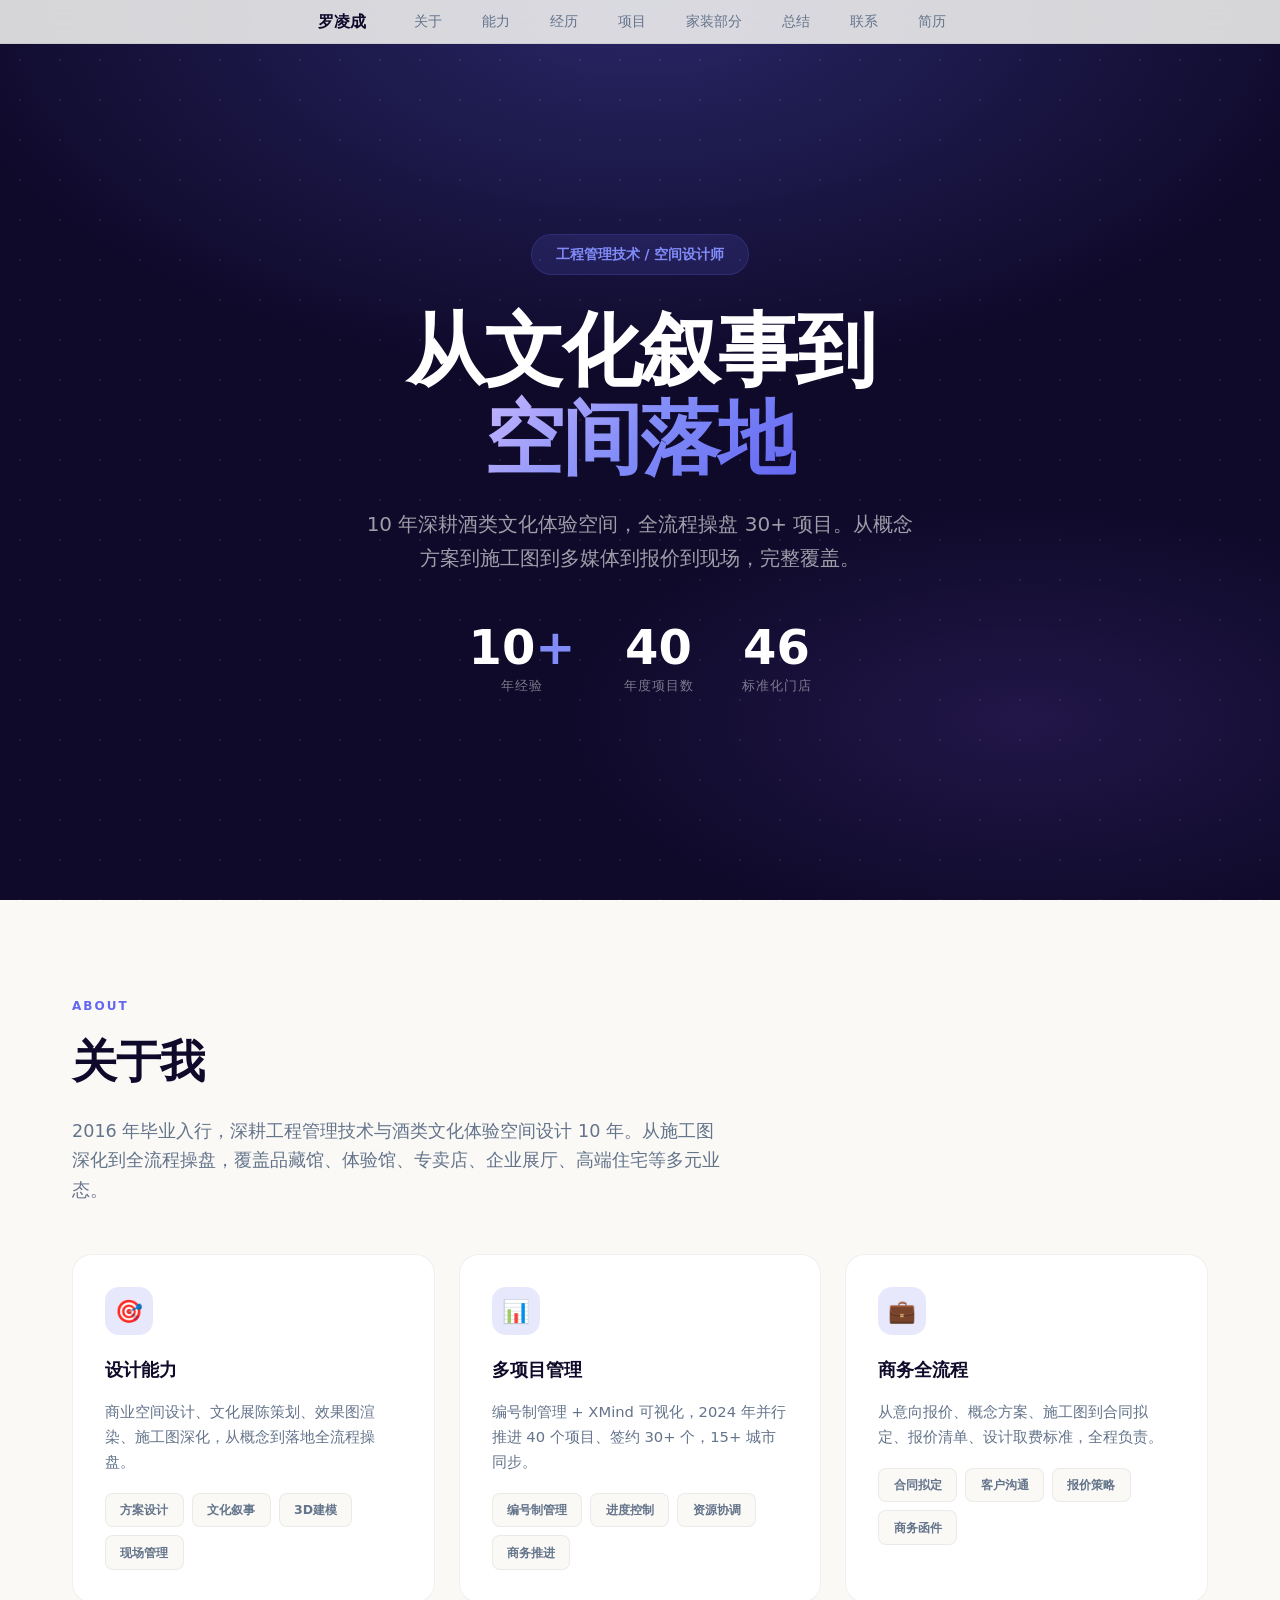
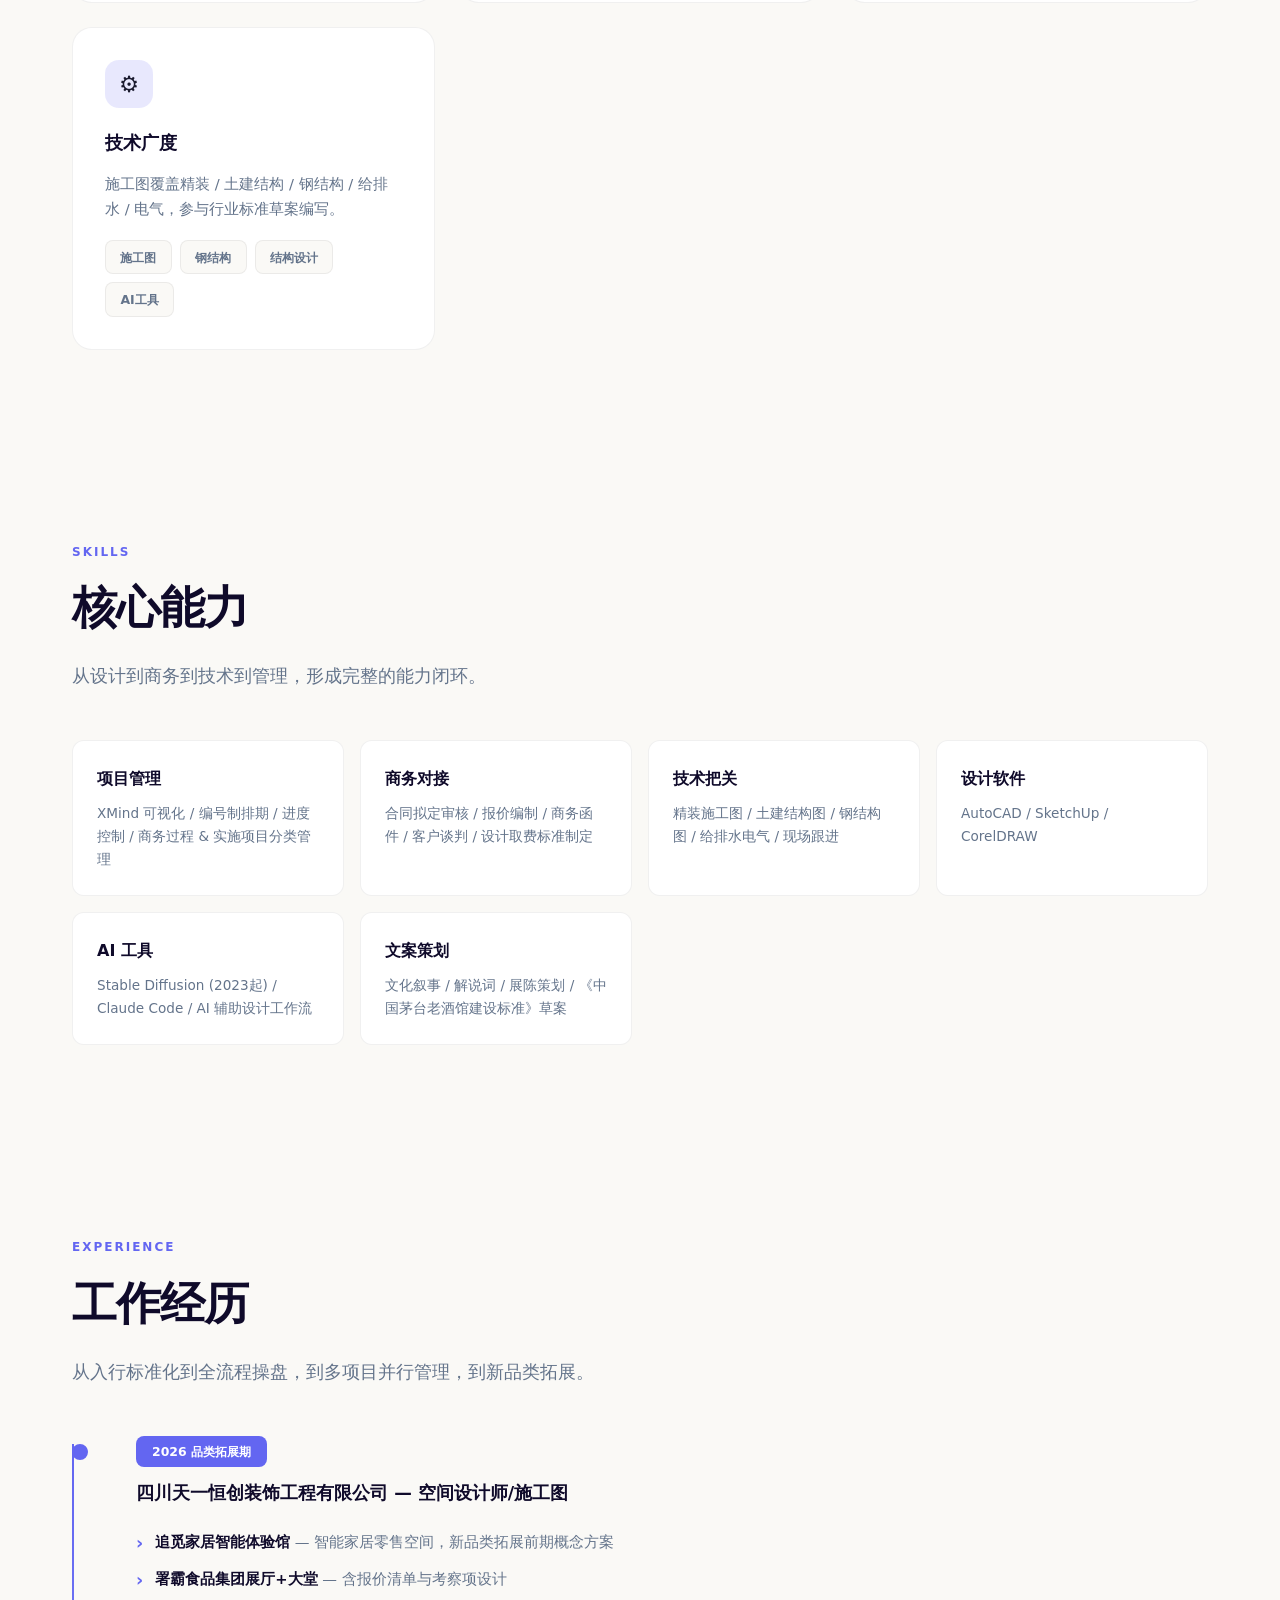
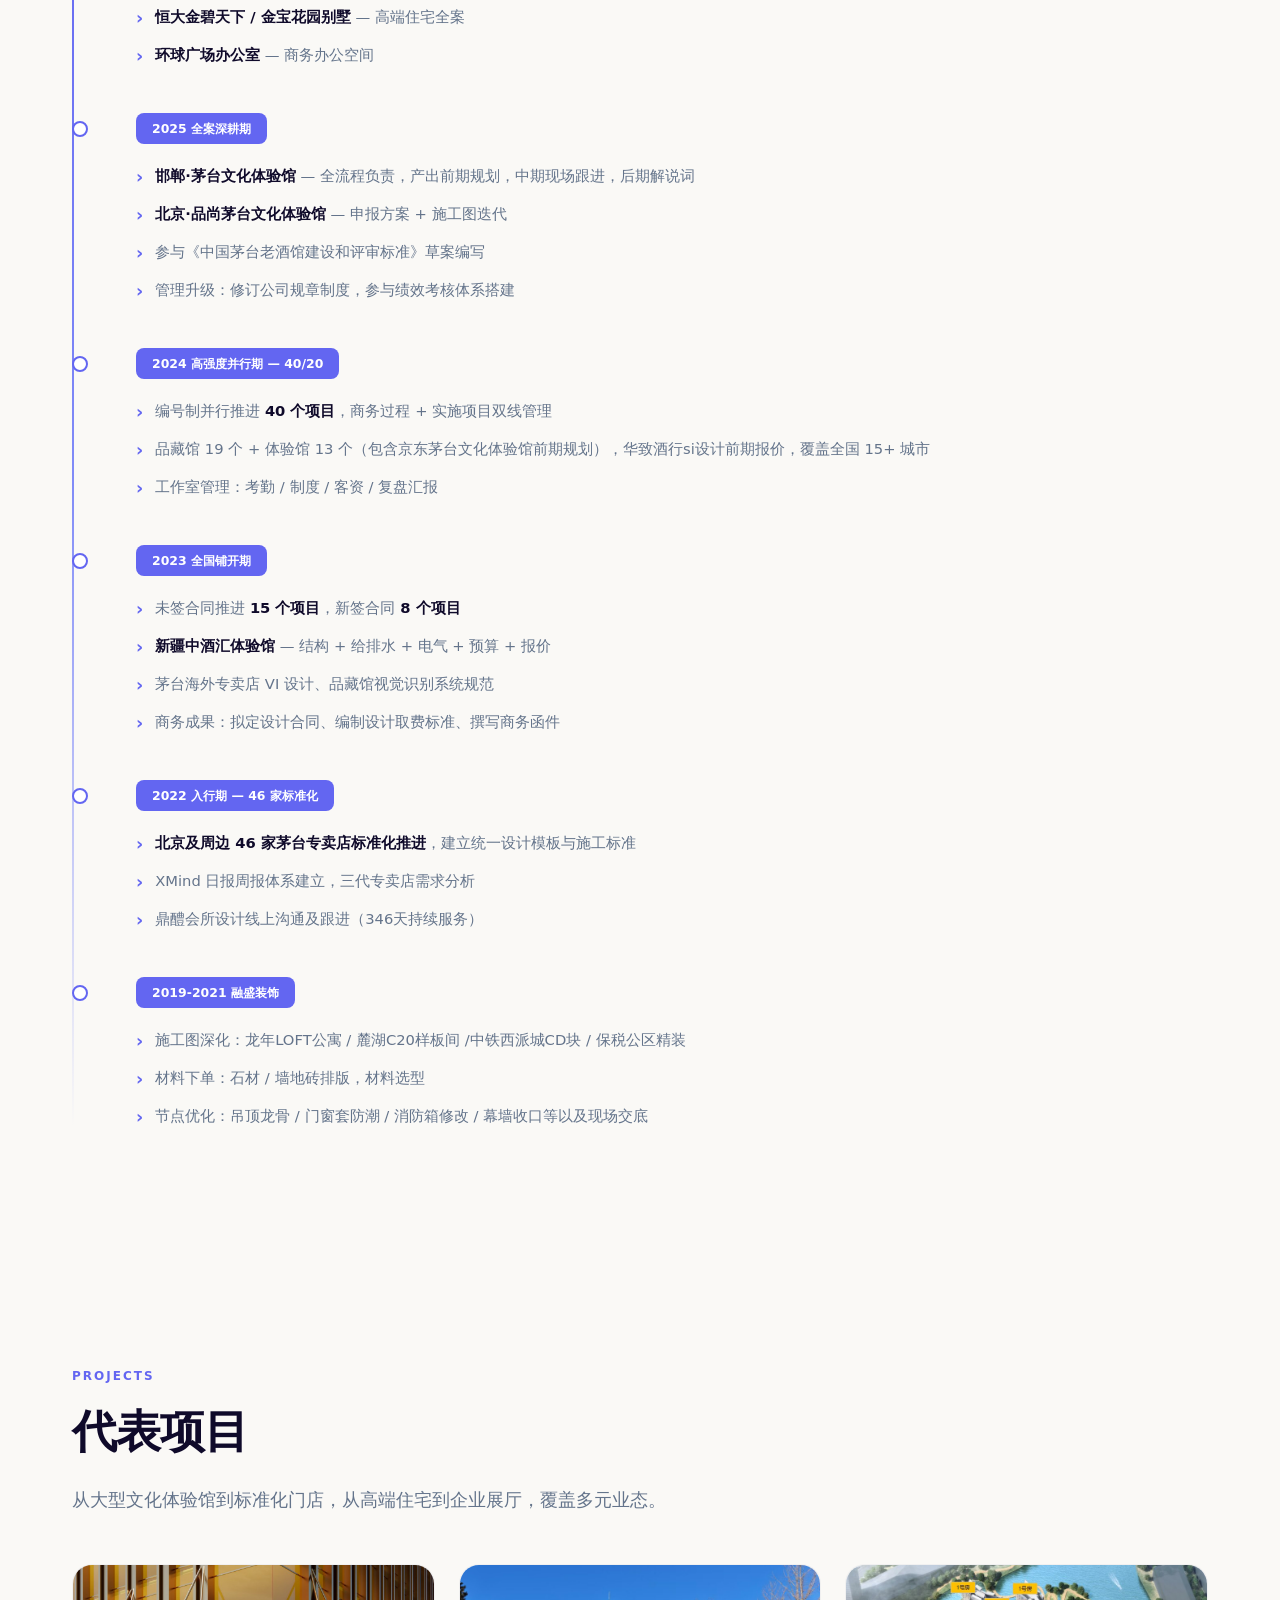
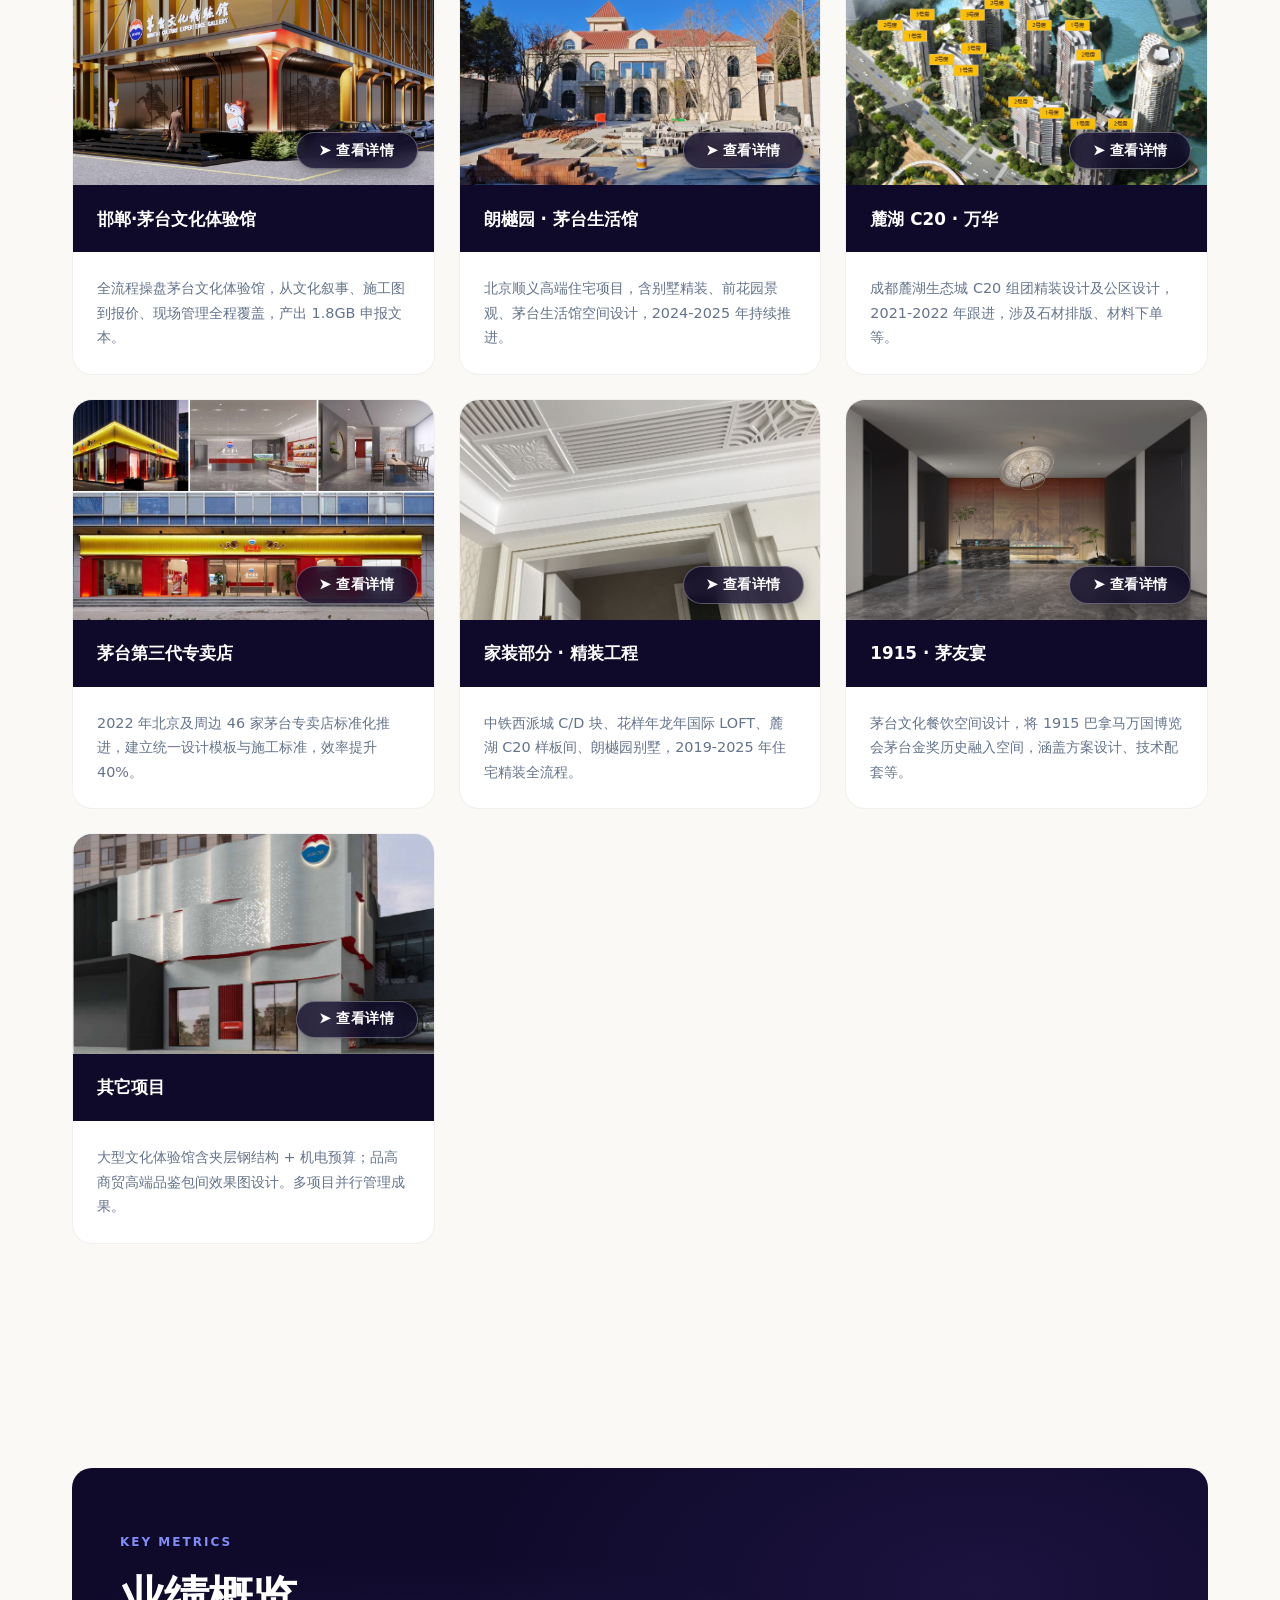
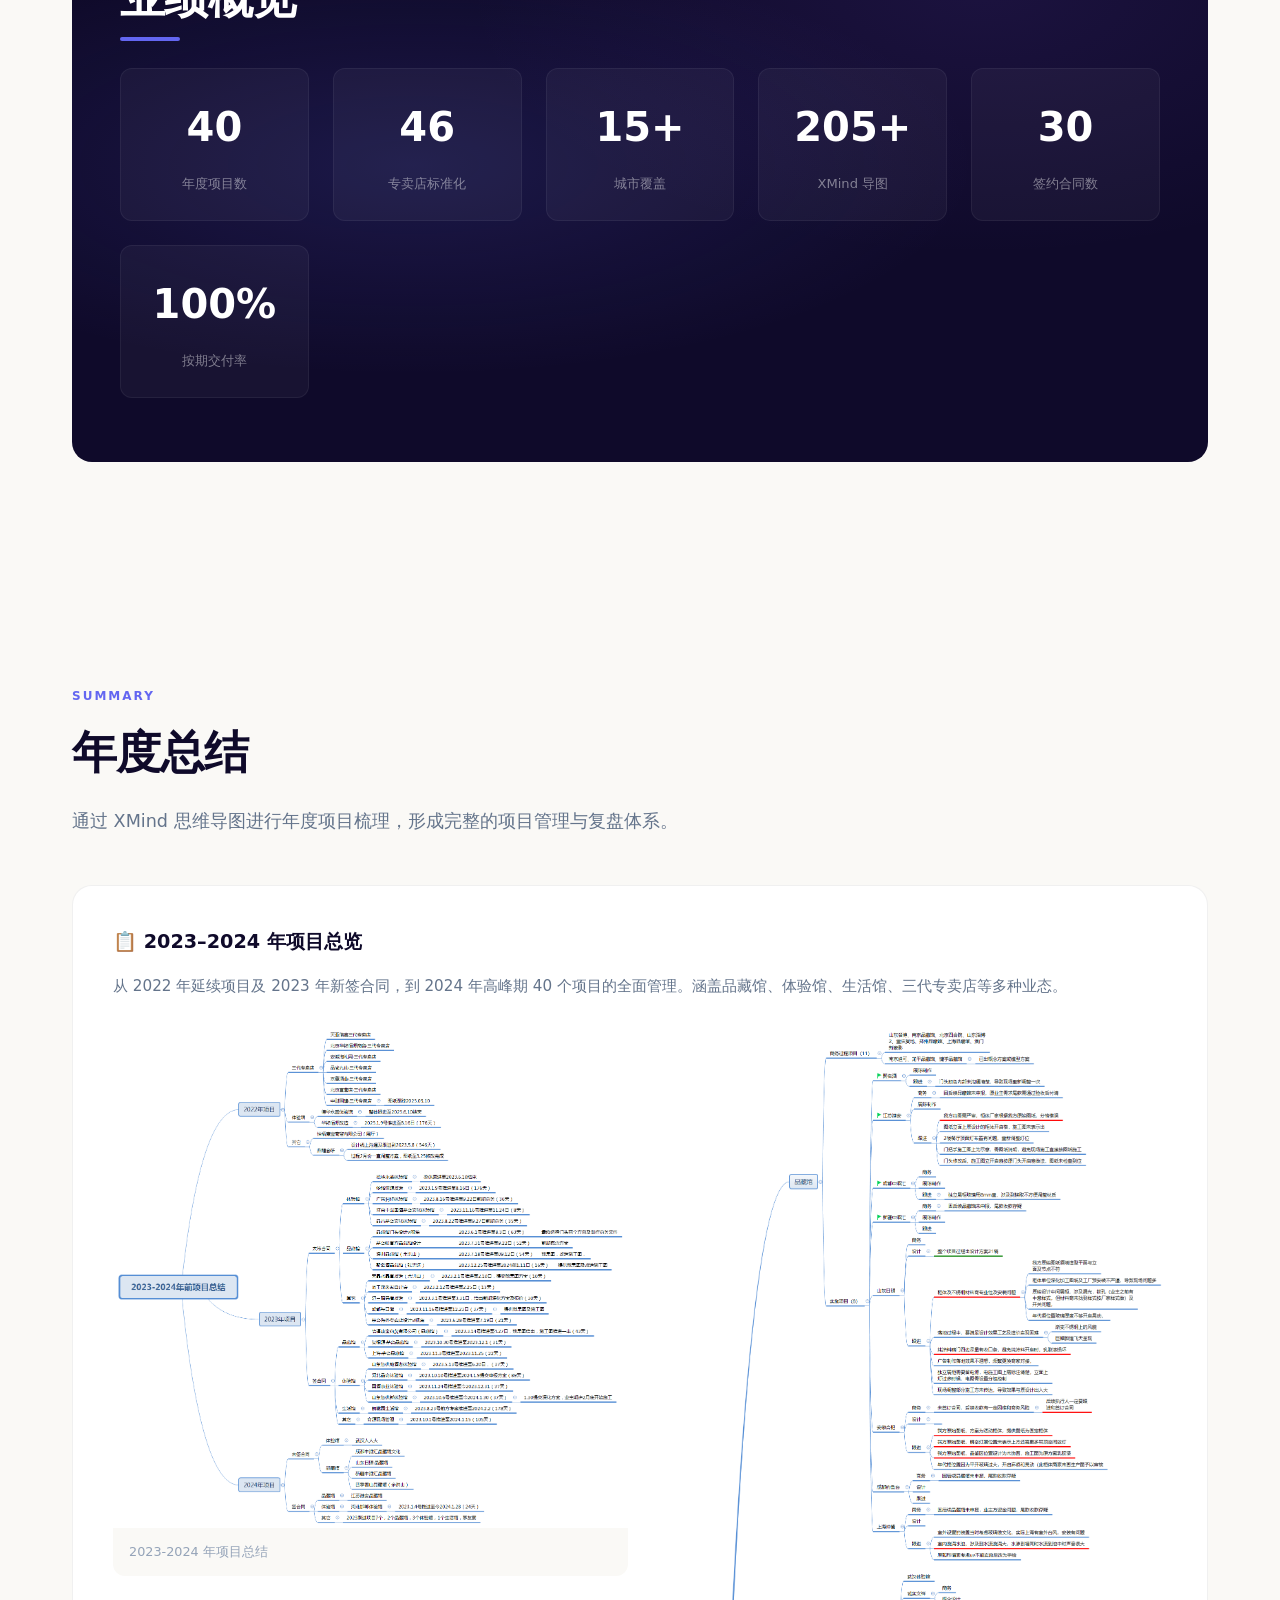
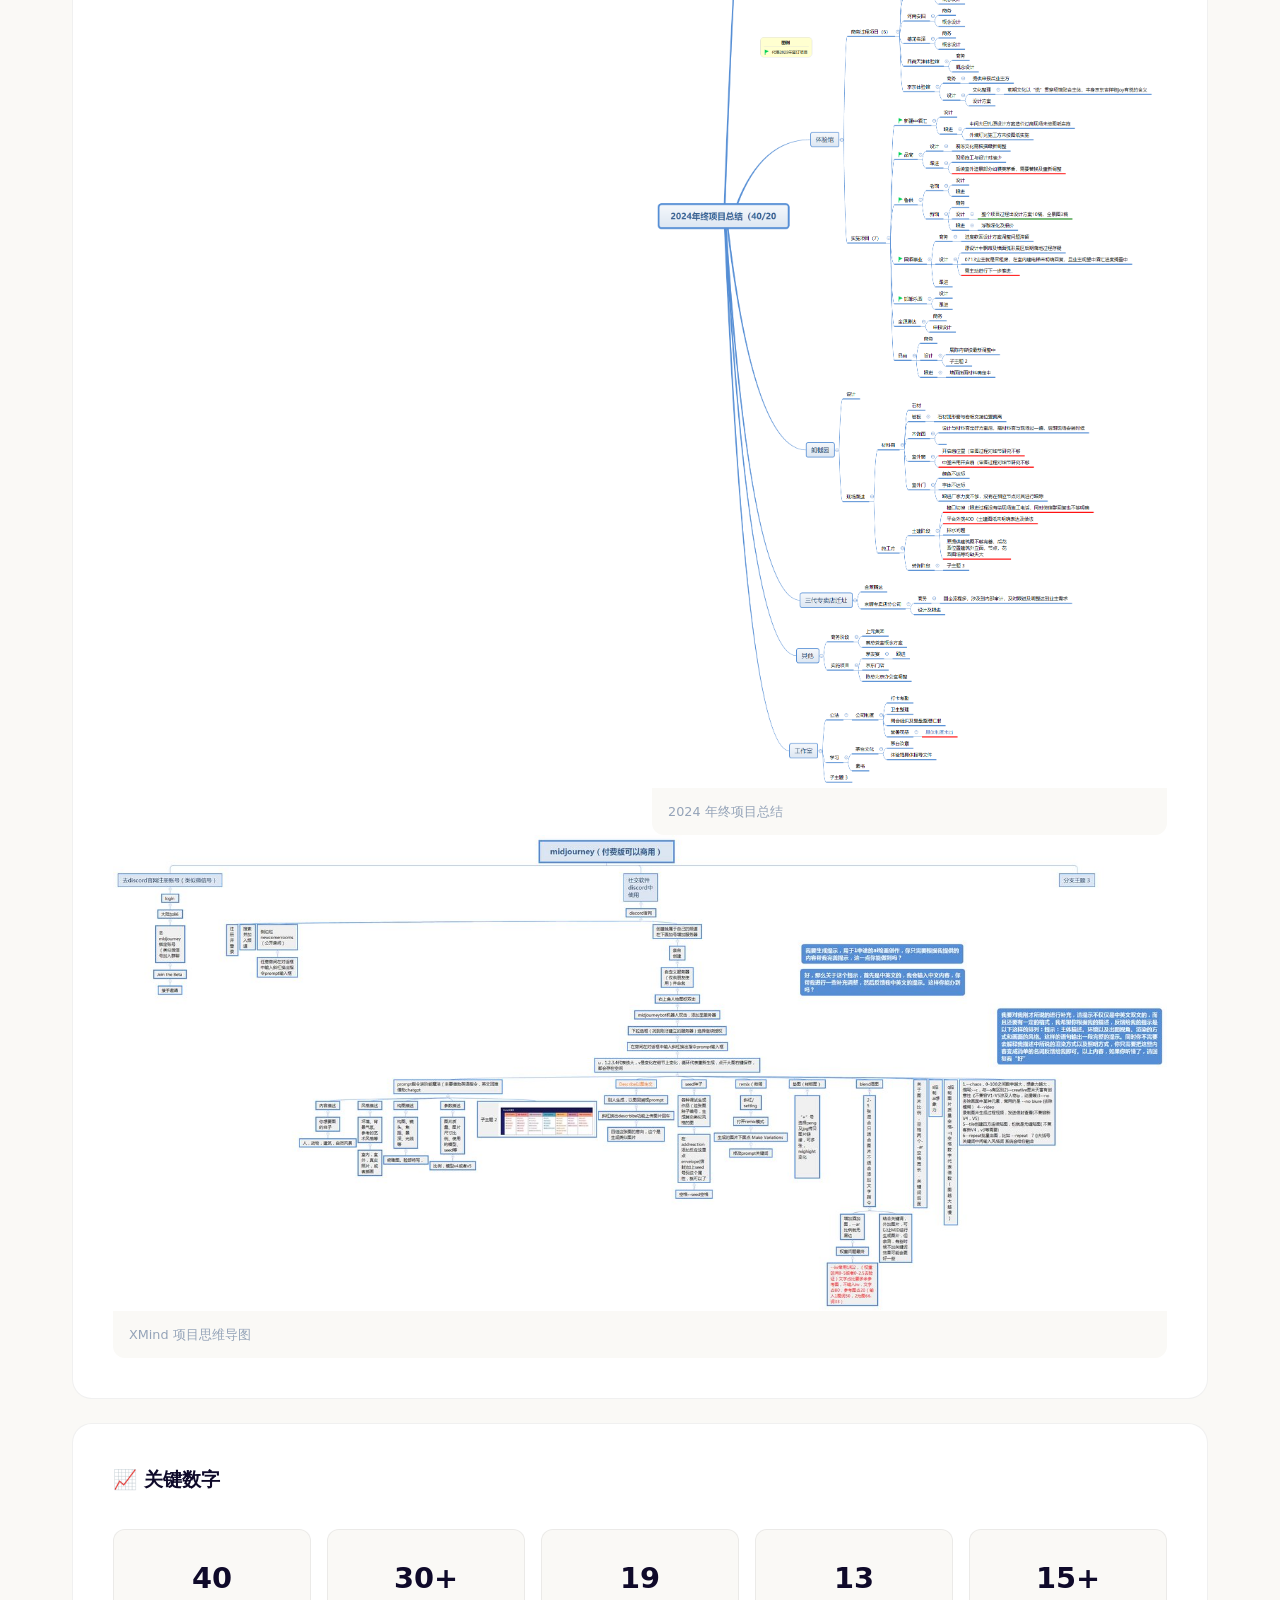
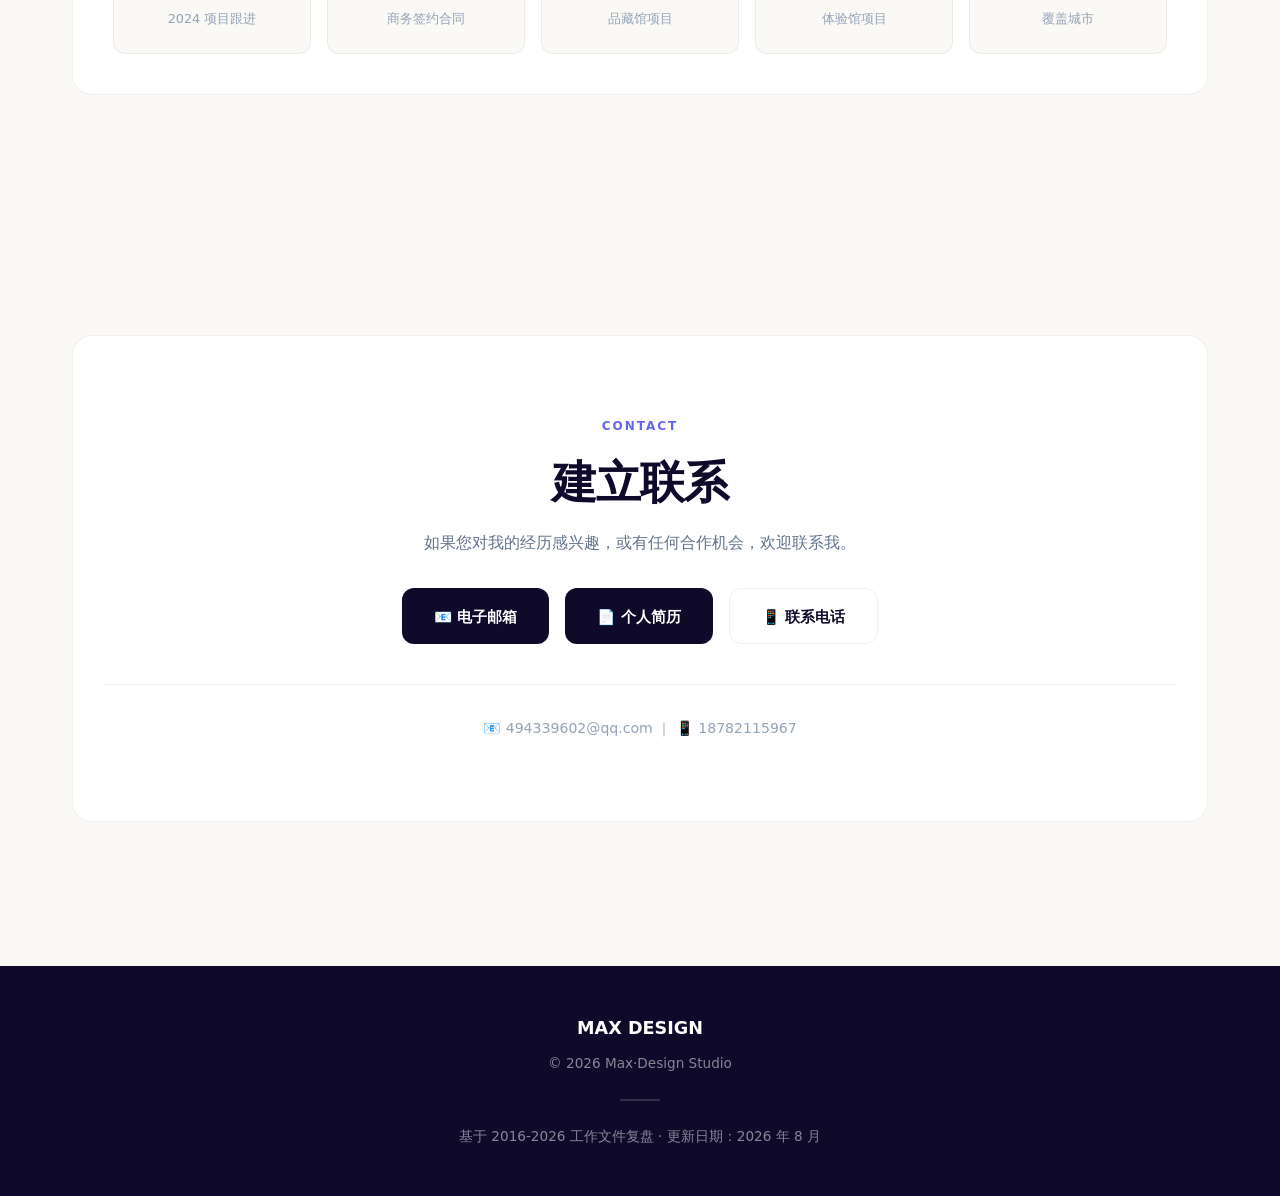
==== commit bea2482d: "家装部分：按作品站标准结构重写分类页，导航置顶入口，目录改名" ====
--- a/index.html
+++ b/index.html
@@ -191,6 +191,7 @@
             <a href="#skills">能力</a>
             <a href="#experience">经历</a>
             <a href="#projects">项目</a>
+            <a href="项目/家装部分/index.html">家装部分</a>
             <a href="#summary">总结</a>
             <a href="#contact">联系</a>
             <a href="简历.html">简历</a>
@@ -429,13 +430,13 @@
                     <p>2022 年北京及周边 46 家茅台专卖店标准化推进，建立统一设计模板与施工标准，效率提升 40%。</p>
                 </div>
             </div>
-            <div class="project-card" onclick="window.open('项目/家装住宅/index.html','_blank')" style="cursor:pointer;">
-                <div class="project-img-wrap">
-                    <img src="images/家装住宅/xipai_4510.jpg" alt="家装住宅" class="project-img" onerror="this.style.opacity=0">
-                <button class="detail-btn">➤ 查看详情</button>
-                </div>
-                <div class="project-header">
-                    <h3>家装住宅 · 精装工程</h3>
+            <div class="project-card" onclick="window.open('项目/家装部分/index.html','_blank')" style="cursor:pointer;">
+                <div class="project-img-wrap">
+                    <img src="images/家装部分/xipai_4510.jpg" alt="家装部分" class="project-img" onerror="this.style.opacity=0">
+                <button class="detail-btn">➤ 查看详情</button>
+                </div>
+                <div class="project-header">
+                    <h3>家装部分 · 精装工程</h3>
                 </div>
                 <div class="project-body">
                     <p>中铁西派城 C/D 块、花样年龙年国际 LOFT、麓湖 C20 样板间、朗樾园别墅，2019-2025 年住宅精装全流程。</p>
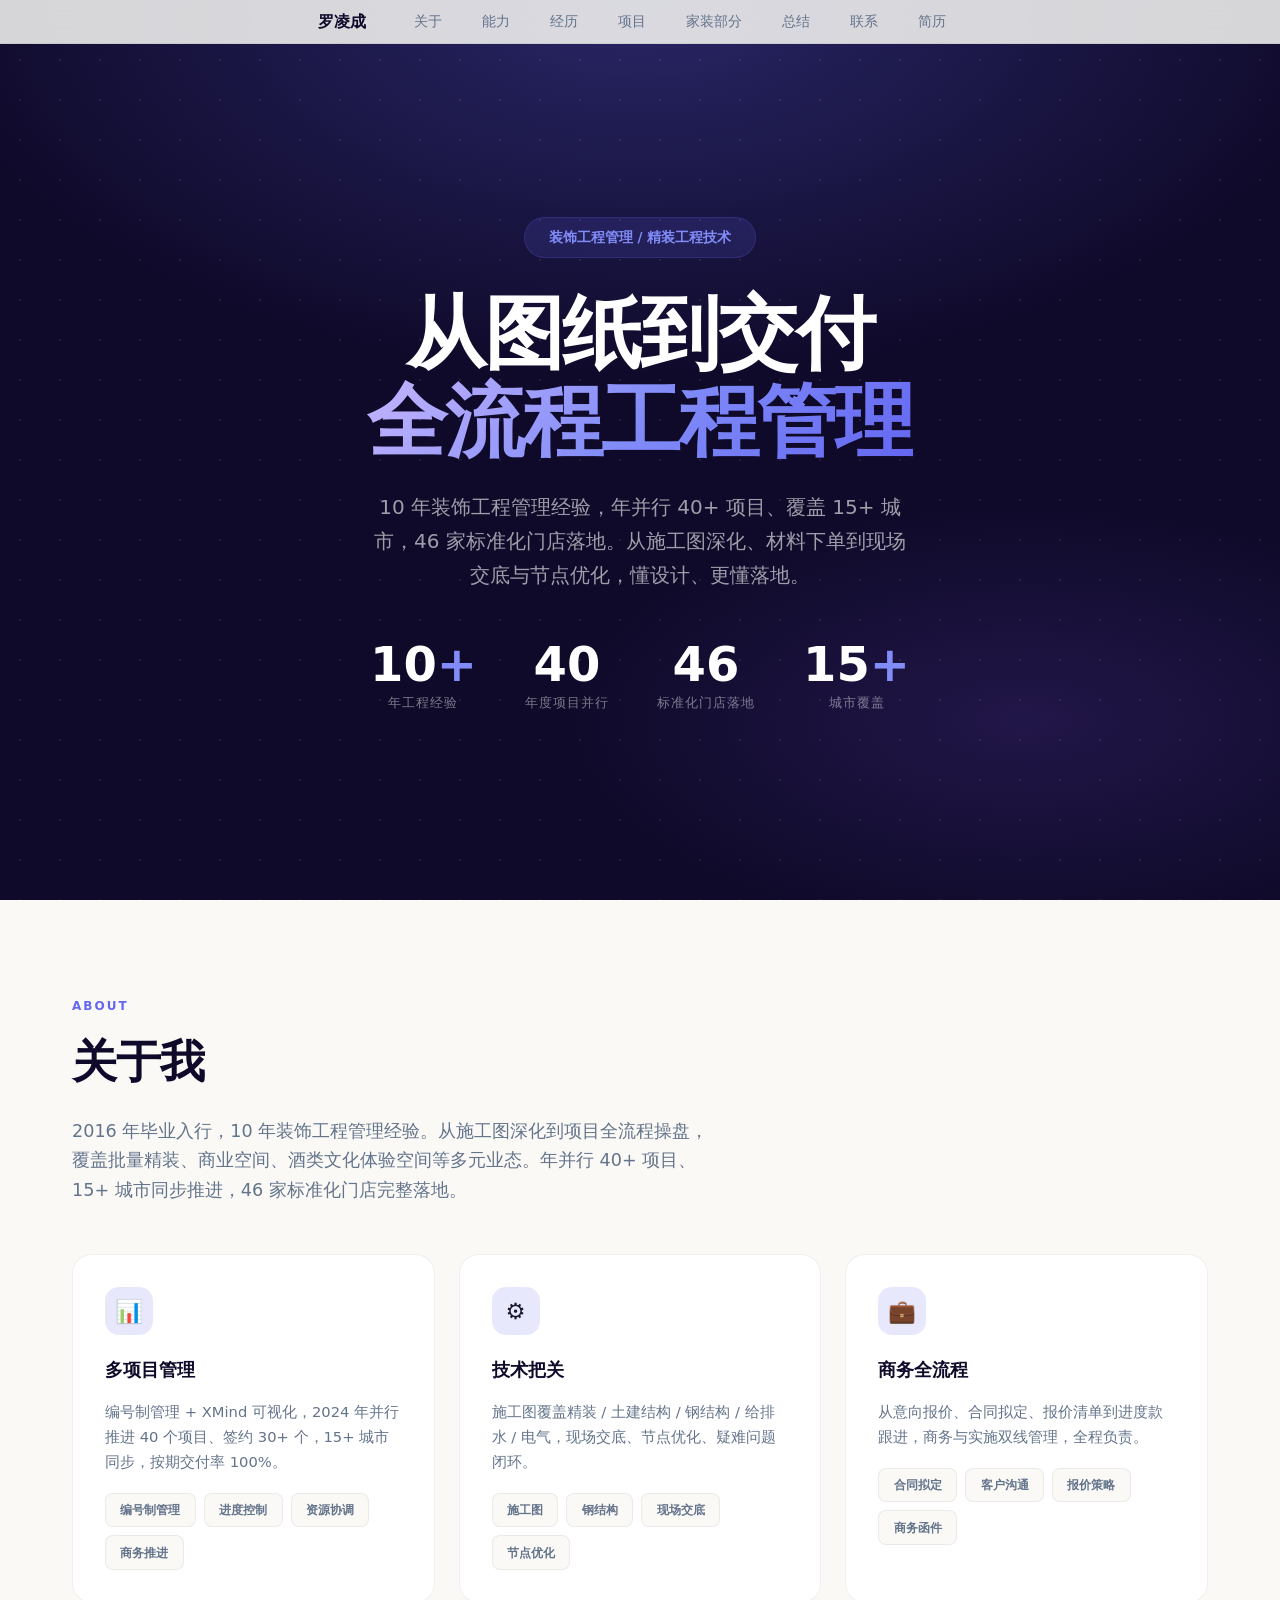
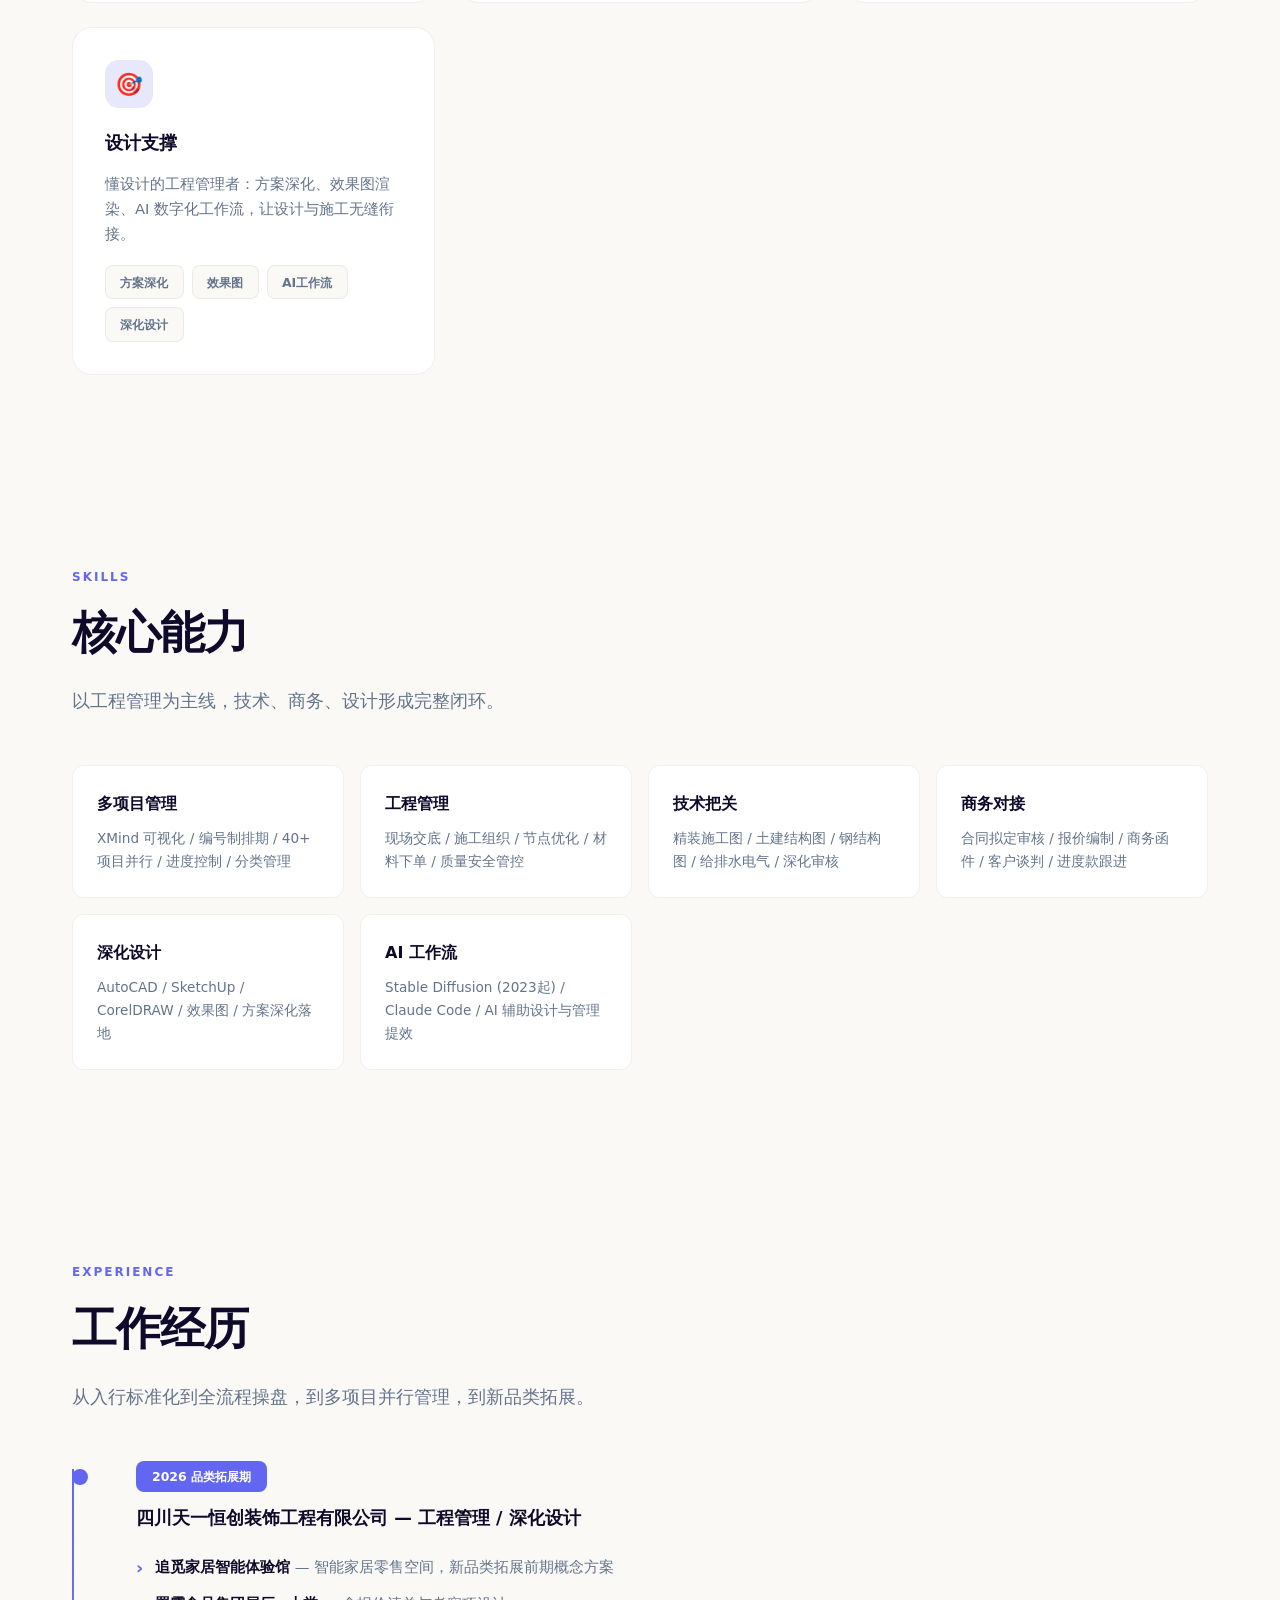
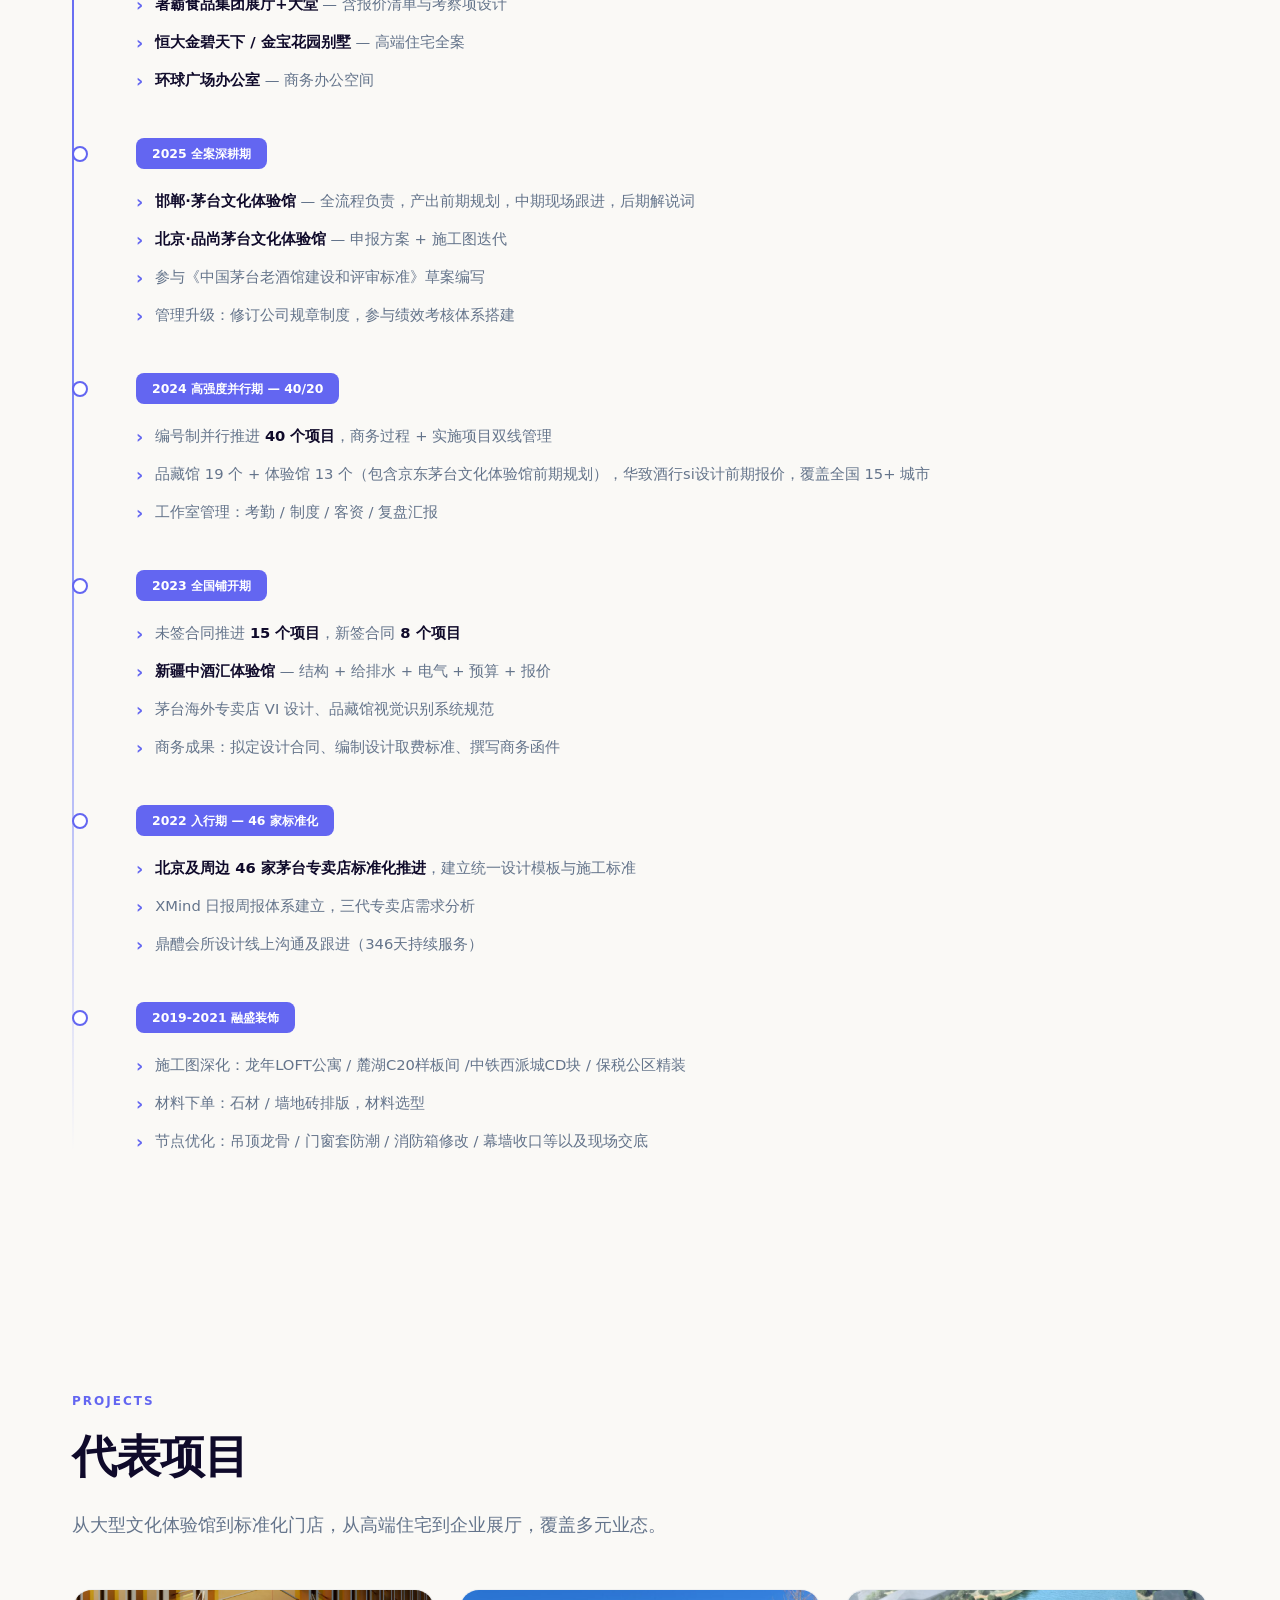
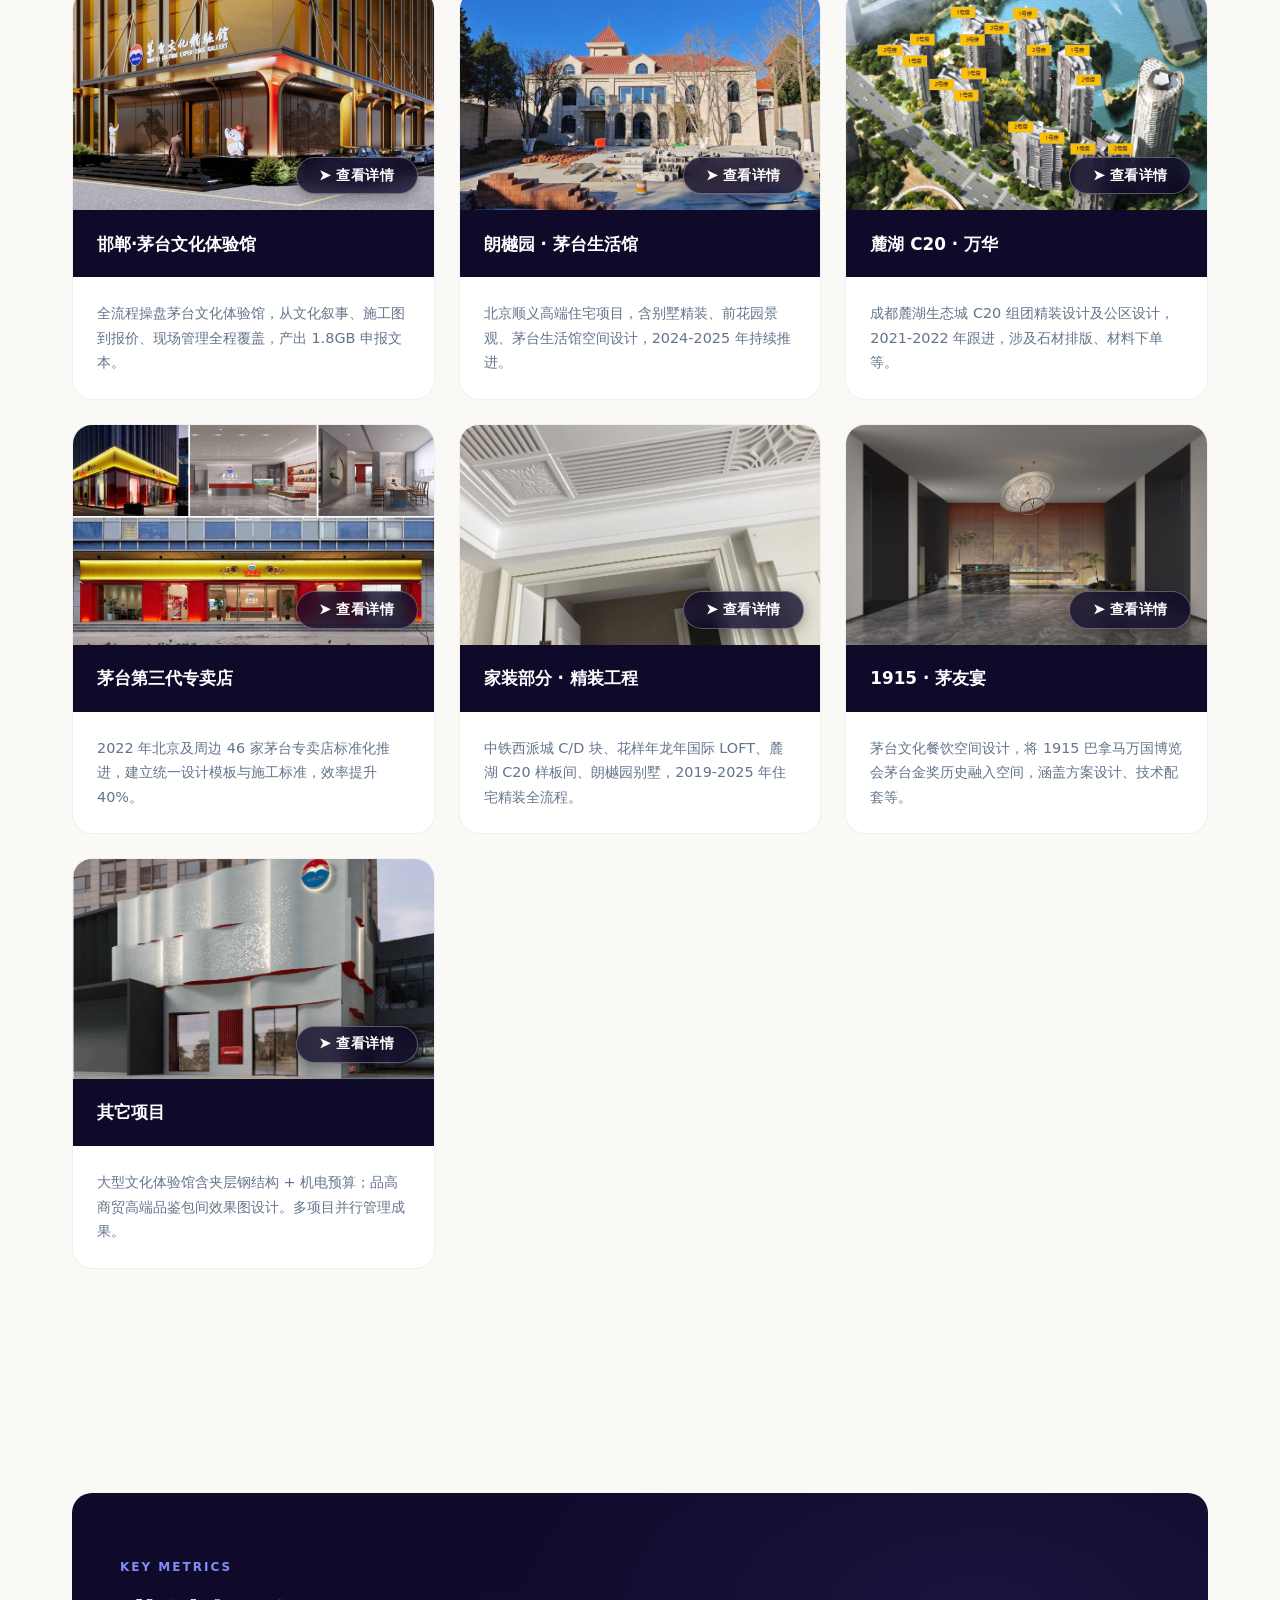
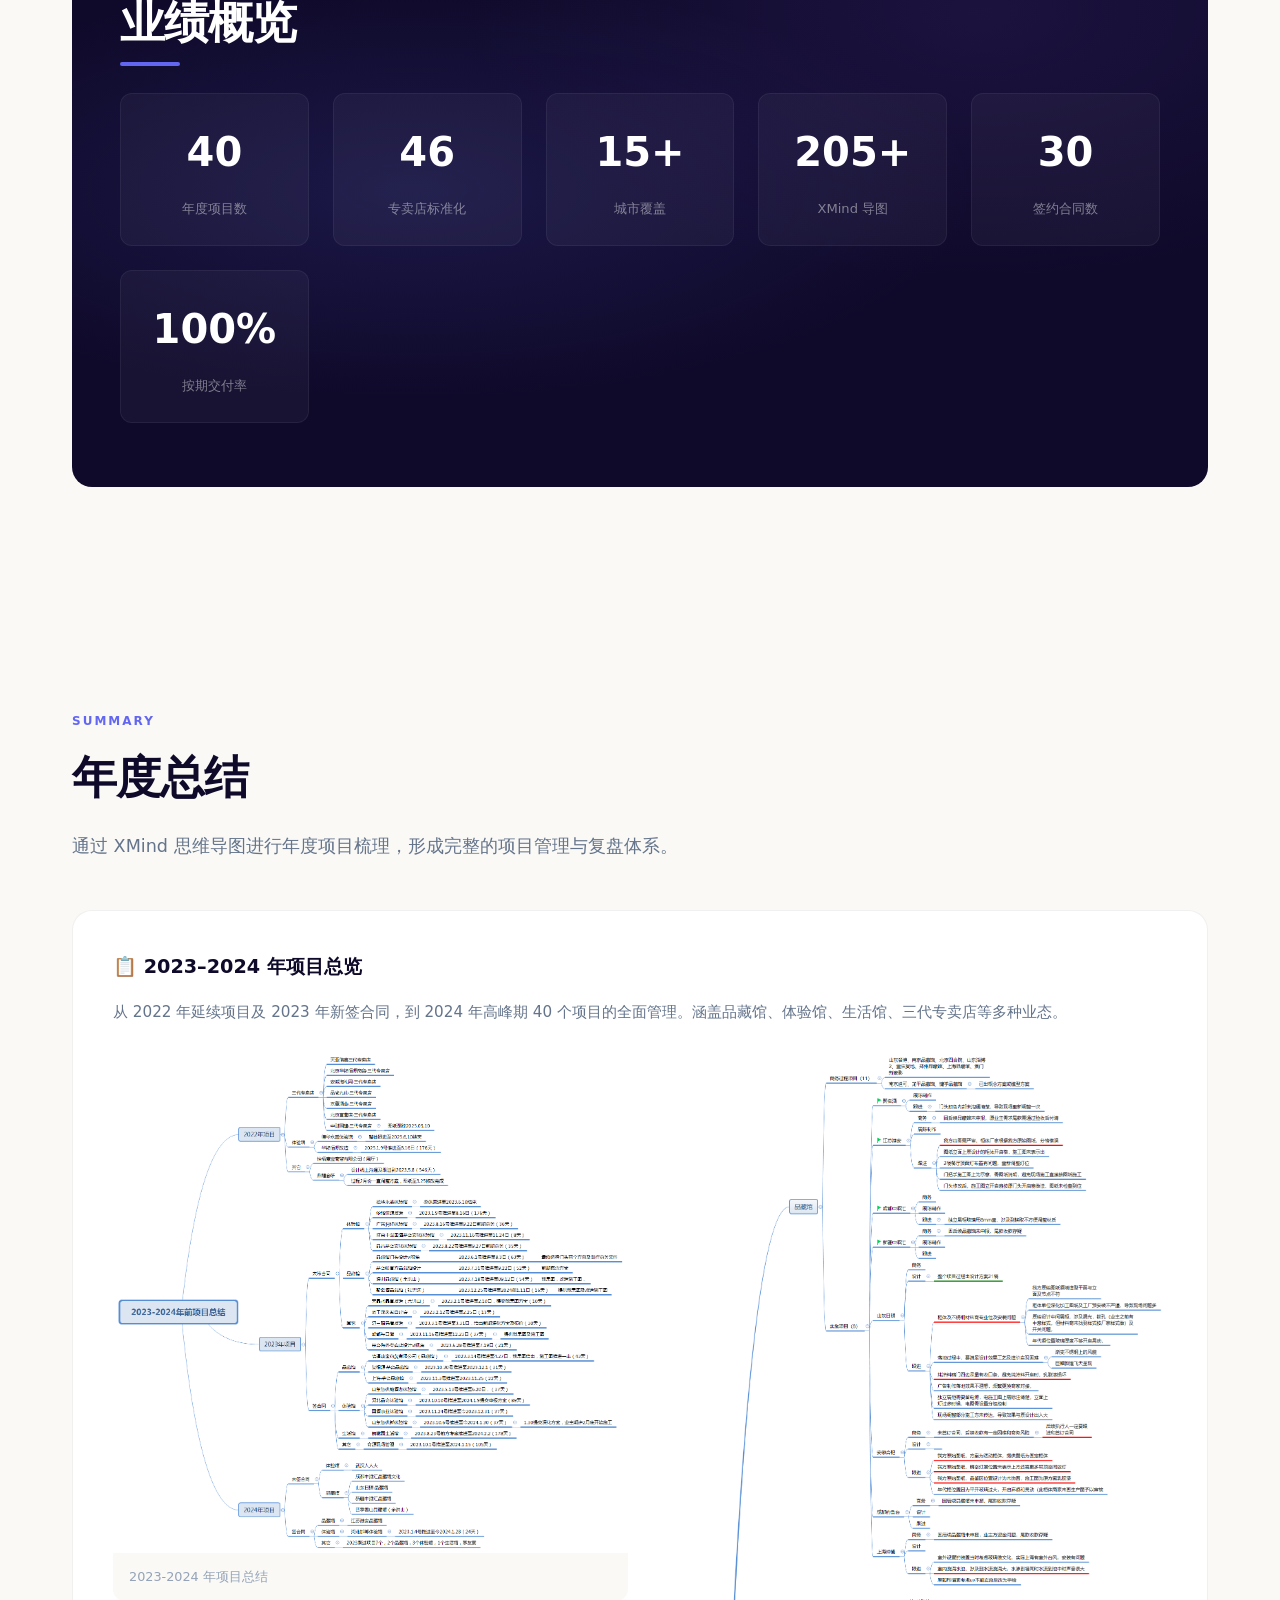
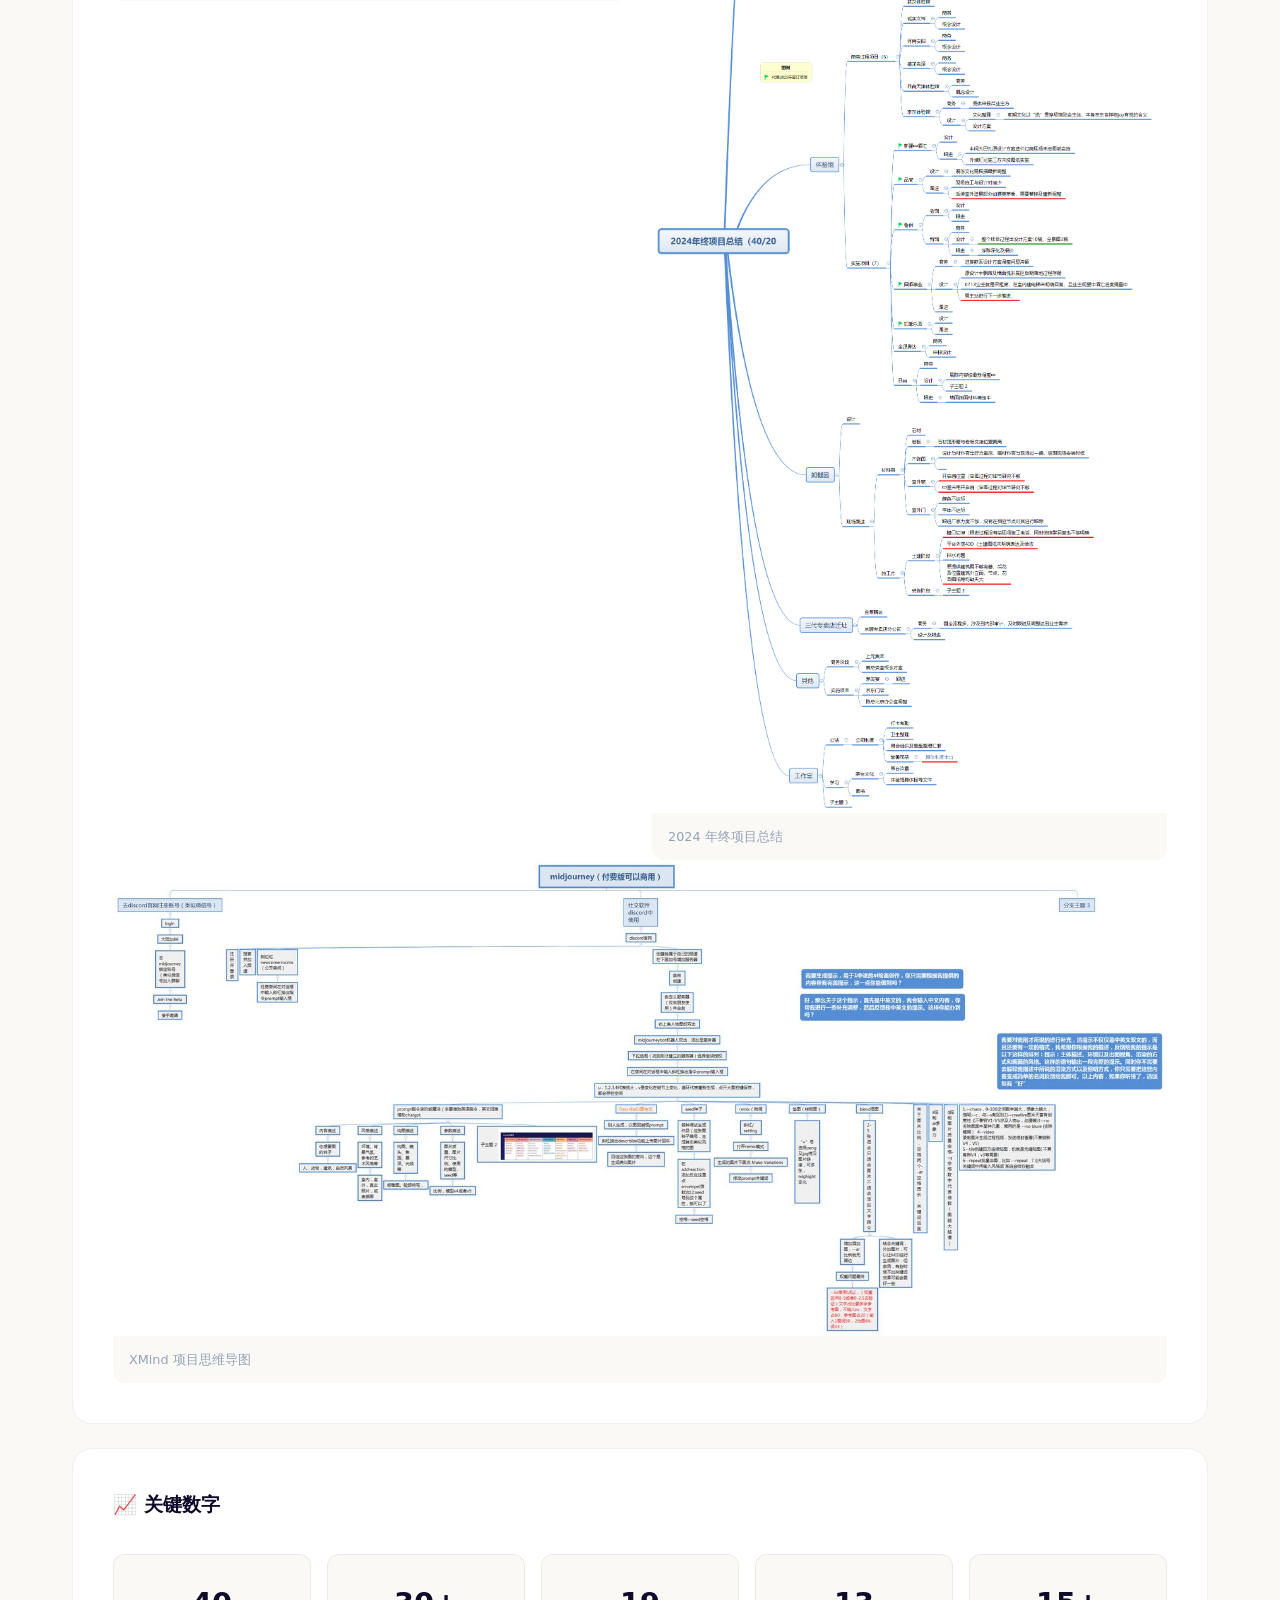
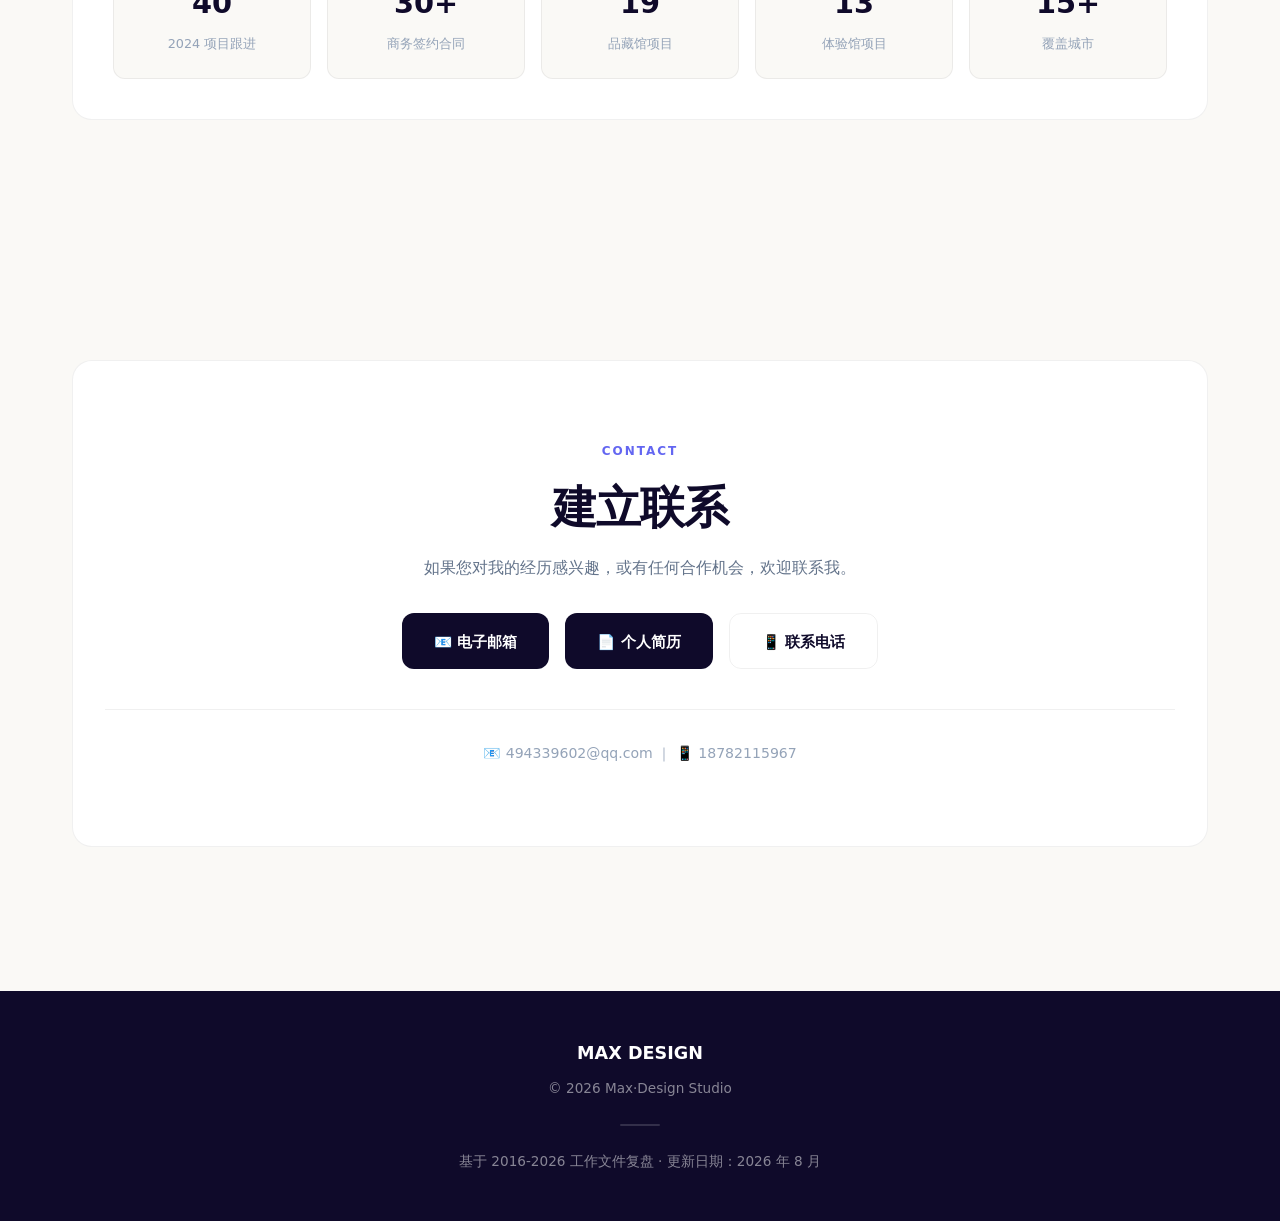
==== commit 61dbf8cd: "首页重构：定位改为工程管理为主、设计为辅，Hero/About/能力区文案全面调整" ====
--- a/index.html
+++ b/index.html
@@ -201,21 +201,25 @@
     <!-- Hero -->
     <header>
         <div class="hero-content">
-            <div class="hero-badge">工程管理技术 / 空间设计师</div>
-            <h1>从文化叙事到<br><span class="gradient-text">空间落地</span></h1>
-            <p class="subtitle">10 年深耕酒类文化体验空间，全流程操盘 30+ 项目。从概念方案到施工图到多媒体到报价到现场，完整覆盖。</p>
+            <div class="hero-badge">装饰工程管理 / 精装工程技术</div>
+            <h1>从图纸到交付<br><span class="gradient-text">全流程工程管理</span></h1>
+            <p class="subtitle">10 年装饰工程管理经验，年并行 40+ 项目、覆盖 15+ 城市，46 家标准化门店落地。从施工图深化、材料下单到现场交底与节点优化，懂设计、更懂落地。</p>
             <div class="hero-stats">
                 <div class="hero-stat">
                     <span class="num">10<span>+</span></span>
-                    <span class="label">年经验</span>
+                    <span class="label">年工程经验</span>
                 </div>
                 <div class="hero-stat">
                     <span class="num">40</span>
-                    <span class="label">年度项目数</span>
+                    <span class="label">年度项目并行</span>
                 </div>
                 <div class="hero-stat">
                     <span class="num">46</span>
-                    <span class="label">标准化门店</span>
+                    <span class="label">标准化门店落地</span>
+                </div>
+                <div class="hero-stat">
+                    <span class="num">15<span>+</span></span>
+                    <span class="label">城市覆盖</span>
                 </div>
             </div>
         </div>
@@ -226,24 +230,13 @@
         <div>
             <div class="section-label">About</div>
             <h2>关于我</h2>
-            <p class="section-desc">2016 年毕业入行，深耕工程管理技术与酒类文化体验空间设计 10 年。从施工图深化到全流程操盘，覆盖品藏馆、体验馆、专卖店、企业展厅、高端住宅等多元业态。</p>
+            <p class="section-desc">2016 年毕业入行，10 年装饰工程管理经验。从施工图深化到项目全流程操盘，覆盖批量精装、商业空间、酒类文化体验空间等多元业态。年并行 40+ 项目、15+ 城市同步推进，46 家标准化门店完整落地。</p>
         </div>
         <div class="about-grid">
-            <div class="about-card">
-                <div class="icon">🎯</div>
-                <h3>设计能力</h3>
-                <p>商业空间设计、文化展陈策划、效果图渲染、施工图深化，从概念到落地全流程操盘。</p>
-                <div class="tag-group">
-                    <span class="tag">方案设计</span>
-                    <span class="tag">文化叙事</span>
-                    <span class="tag">3D建模</span>
-                    <span class="tag">现场管理</span>
-                </div>
-            </div>
             <div class="about-card">
                 <div class="icon">📊</div>
                 <h3>多项目管理</h3>
-                <p>编号制管理 + XMind 可视化，2024 年并行推进 40 个项目、签约 30+ 个，15+ 城市同步。</p>
+                <p>编号制管理 + XMind 可视化，2024 年并行推进 40 个项目、签约 30+ 个，15+ 城市同步，按期交付率 100%。</p>
                 <div class="tag-group">
                     <span class="tag">编号制管理</span>
                     <span class="tag">进度控制</span>
@@ -252,9 +245,20 @@
                 </div>
             </div>
             <div class="about-card">
+                <div class="icon">⚙️</div>
+                <h3>技术把关</h3>
+                <p>施工图覆盖精装 / 土建结构 / 钢结构 / 给排水 / 电气，现场交底、节点优化、疑难问题闭环。</p>
+                <div class="tag-group">
+                    <span class="tag">施工图</span>
+                    <span class="tag">钢结构</span>
+                    <span class="tag">现场交底</span>
+                    <span class="tag">节点优化</span>
+                </div>
+            </div>
+            <div class="about-card">
                 <div class="icon">💼</div>
                 <h3>商务全流程</h3>
-                <p>从意向报价、概念方案、施工图到合同拟定、报价清单、设计取费标准，全程负责。</p>
+                <p>从意向报价、合同拟定、报价清单到进度款跟进，商务与实施双线管理，全程负责。</p>
                 <div class="tag-group">
                     <span class="tag">合同拟定</span>
                     <span class="tag">客户沟通</span>
@@ -263,14 +267,14 @@
                 </div>
             </div>
             <div class="about-card">
-                <div class="icon">⚙️</div>
-                <h3>技术广度</h3>
-                <p>施工图覆盖精装 / 土建结构 / 钢结构 / 给排水 / 电气，参与行业标准草案编写。</p>
+                <div class="icon">🎯</div>
+                <h3>设计支撑</h3>
+                <p>懂设计的工程管理者：方案深化、效果图渲染、AI 数字化工作流，让设计与施工无缝衔接。</p>
                 <div class="tag-group">
-                    <span class="tag">施工图</span>
-                    <span class="tag">钢结构</span>
-                    <span class="tag">结构设计</span>
-                    <span class="tag">AI工具</span>
+                    <span class="tag">方案深化</span>
+                    <span class="tag">效果图</span>
+                    <span class="tag">AI工作流</span>
+                    <span class="tag">深化设计</span>
                 </div>
             </div>
         </div>
@@ -281,32 +285,32 @@
         <div>
             <div class="section-label">Skills</div>
             <h2>核心能力</h2>
-            <p class="section-desc">从设计到商务到技术到管理，形成完整的能力闭环。</p>
+            <p class="section-desc">以工程管理为主线，技术、商务、设计形成完整闭环。</p>
         </div>
         <div class="skills-grid">
             <div class="skill-card">
-                <h3>项目管理</h3>
-                <p>XMind 可视化 / 编号制排期 / 进度控制 / 商务过程 &amp; 实施项目分类管理</p>
+                <h3>多项目管理</h3>
+                <p>XMind 可视化 / 编号制排期 / 40+ 项目并行 / 进度控制 / 分类管理</p>
+            </div>
+            <div class="skill-card">
+                <h3>工程管理</h3>
+                <p>现场交底 / 施工组织 / 节点优化 / 材料下单 / 质量安全管控</p>
+            </div>
+            <div class="skill-card">
+                <h3>技术把关</h3>
+                <p>精装施工图 / 土建结构图 / 钢结构图 / 给排水电气 / 深化审核</p>
             </div>
             <div class="skill-card">
                 <h3>商务对接</h3>
-                <p>合同拟定审核 / 报价编制 / 商务函件 / 客户谈判 / 设计取费标准制定</p>
+                <p>合同拟定审核 / 报价编制 / 商务函件 / 客户谈判 / 进度款跟进</p>
             </div>
             <div class="skill-card">
-                <h3>技术把关</h3>
-                <p>精装施工图 / 土建结构图 / 钢结构图 / 给排水电气 / 现场跟进</p>
+                <h3>深化设计</h3>
+                <p>AutoCAD / SketchUp / CorelDRAW / 效果图 / 方案深化落地</p>
             </div>
             <div class="skill-card">
-                <h3>设计软件</h3>
-                <p>AutoCAD / SketchUp / CorelDRAW</p>
-            </div>
-            <div class="skill-card">
-                <h3>AI 工具</h3>
-                <p>Stable Diffusion (2023起) / Claude Code / AI 辅助设计工作流</p>
-            </div>
-            <div class="skill-card">
-                <h3>文案策划</h3>
-                <p>文化叙事 / 解说词 / 展陈策划 / 《中国茅台老酒馆建设标准》草案</p>
+                <h3>AI 工作流</h3>
+                <p>Stable Diffusion (2023起) / Claude Code / AI 辅助设计与管理提效</p>
             </div>
         </div>
     </section>
@@ -321,7 +325,7 @@
         <div class="timeline">
             <div class="timeline-item">
                 <span class="year-badge">2026 品类拓展期</span>
-                <h3>四川天一恒创装饰工程有限公司 — 空间设计师/施工图</h3>
+                <h3>四川天一恒创装饰工程有限公司 — 工程管理 / 深化设计</h3>
                 <ul>
                     <li><strong>追觅家居智能体验馆</strong> — 智能家居零售空间，新品类拓展前期概念方案</li>
                     <li><strong>署霸食品集团展厅+大堂</strong> — 含报价清单与考察项设计</li>
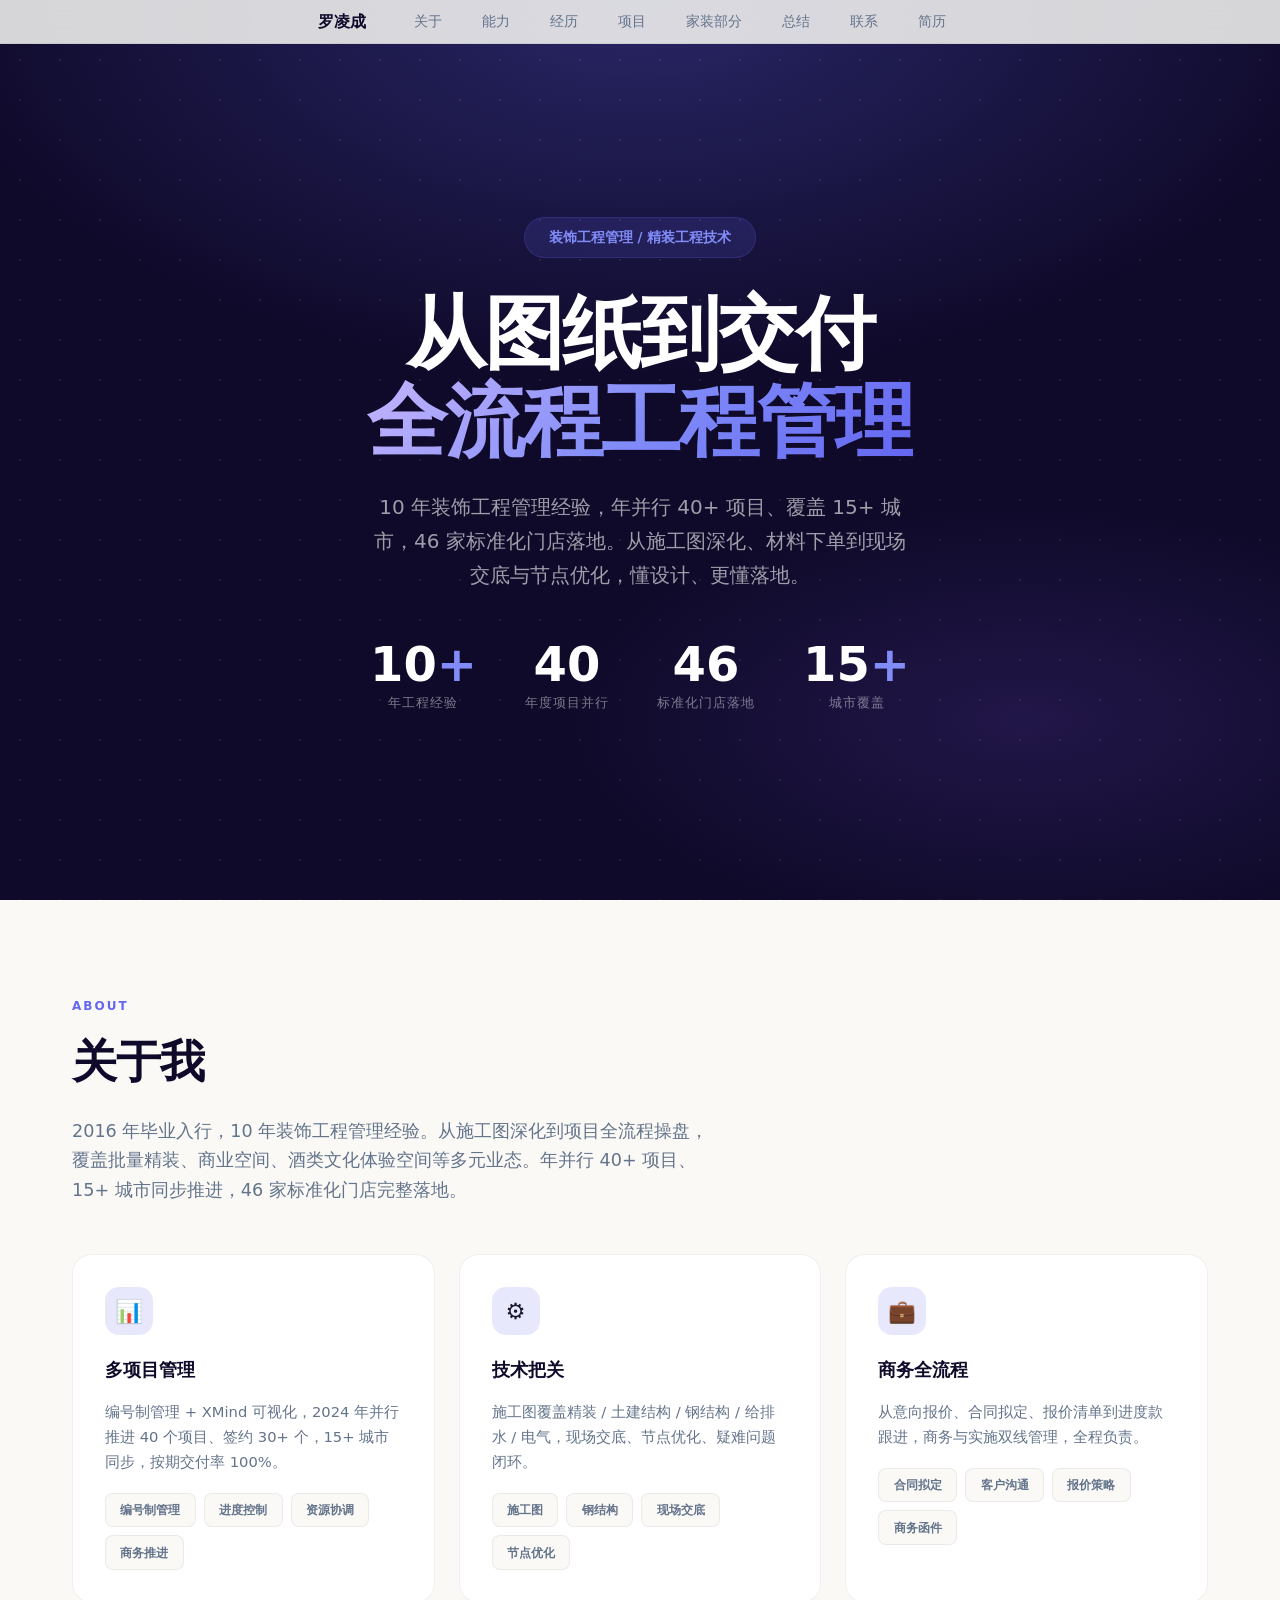
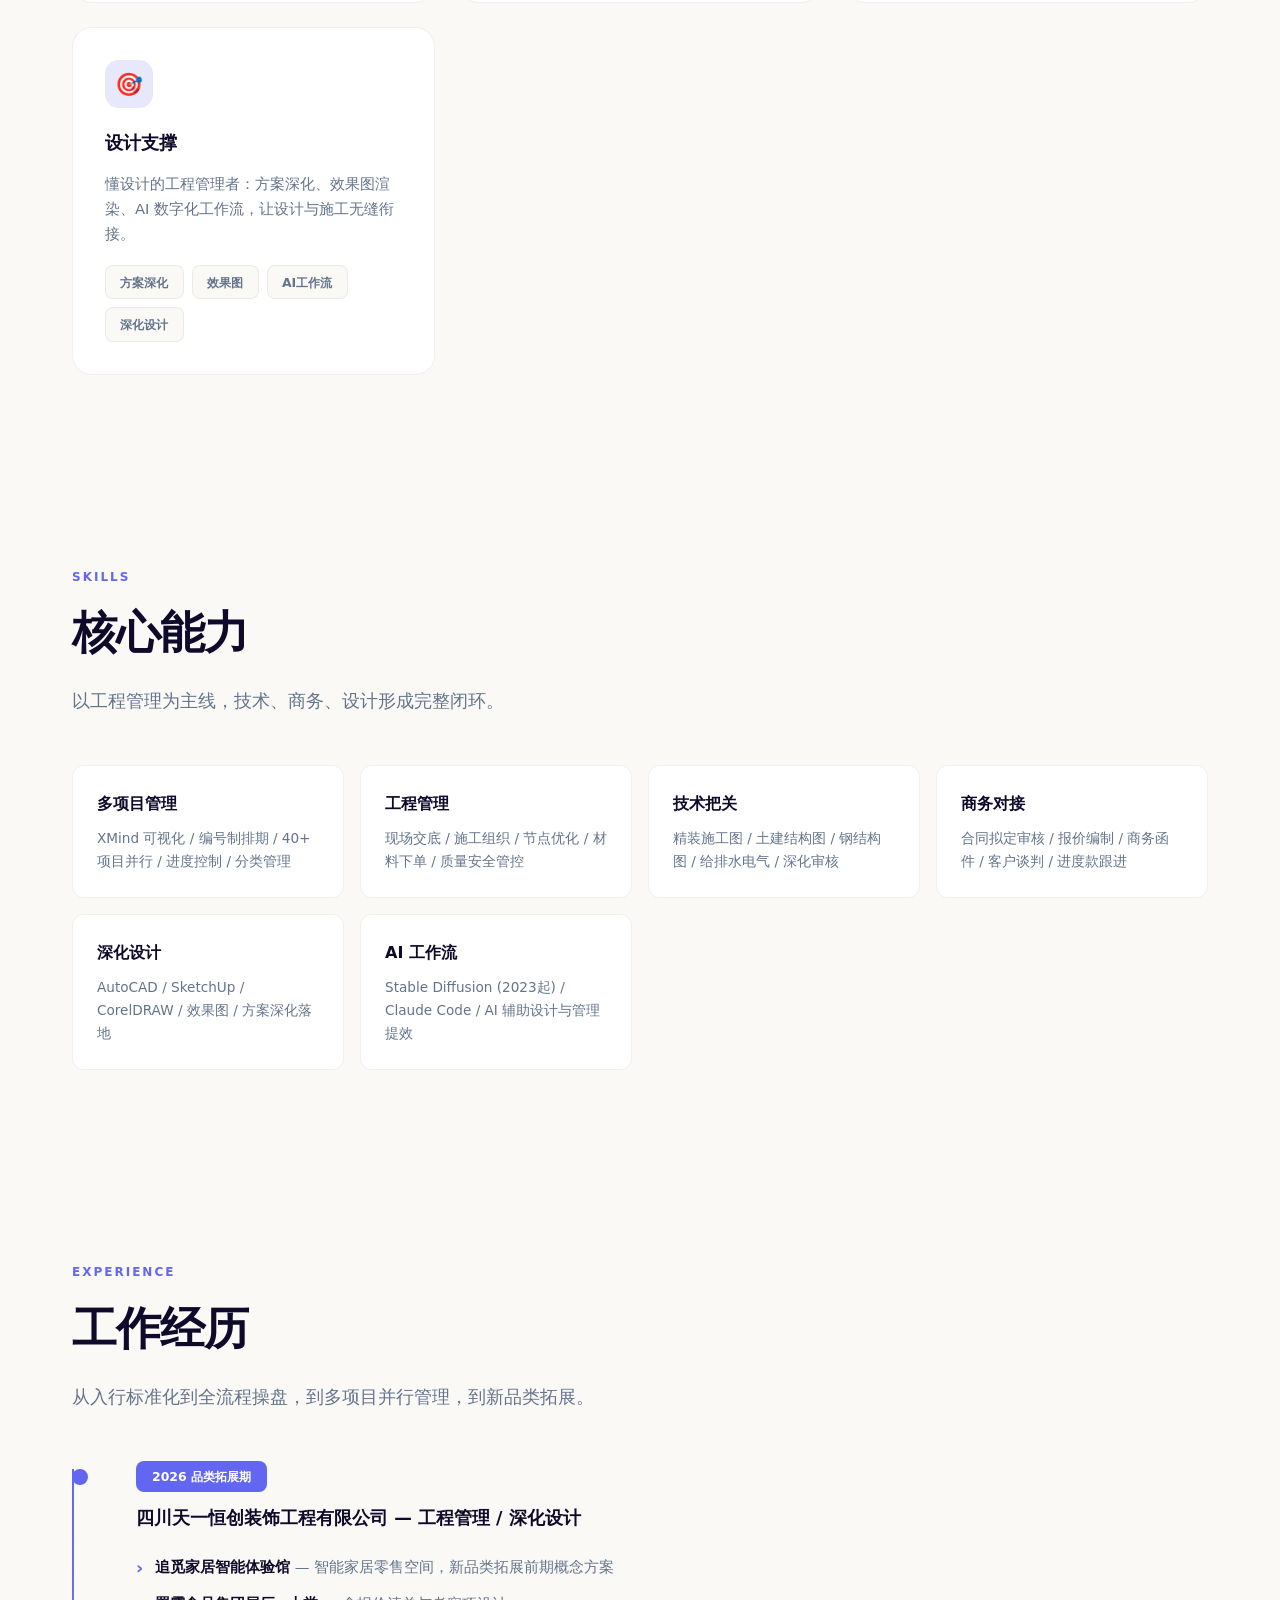
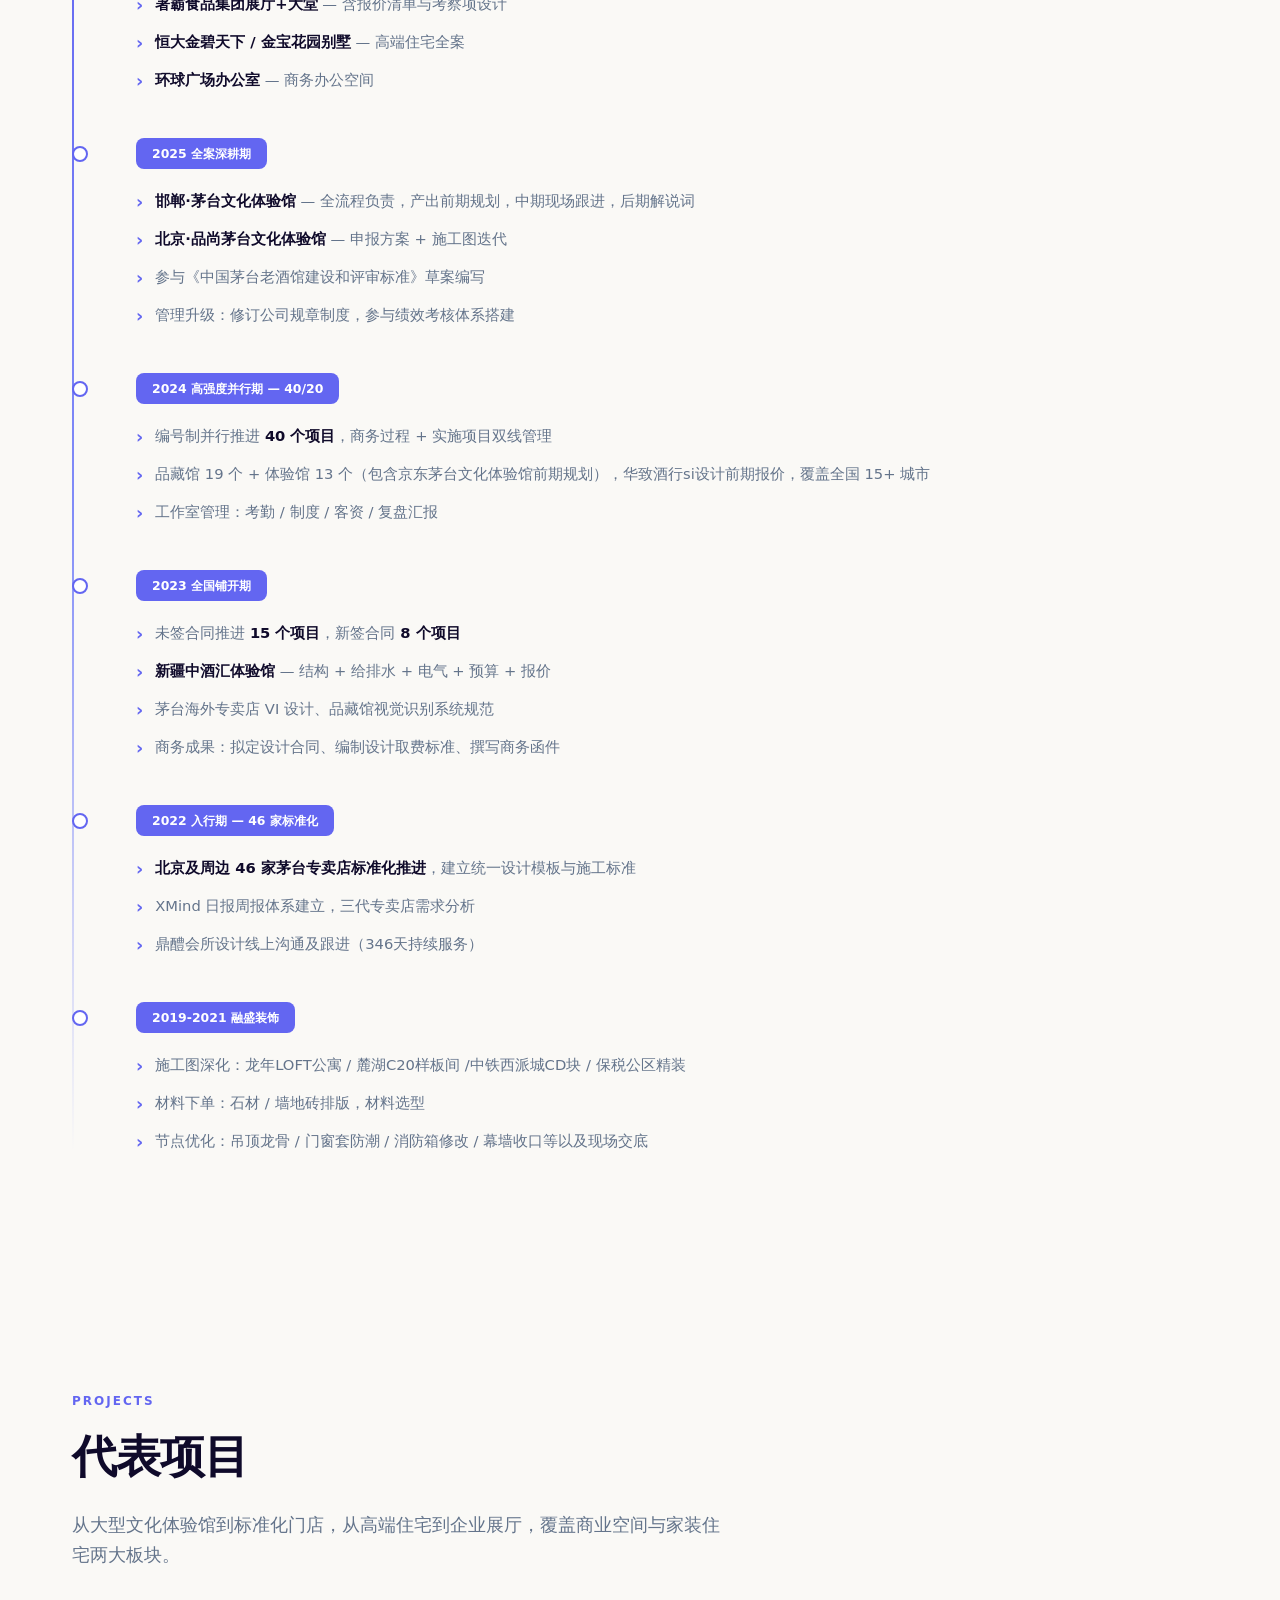
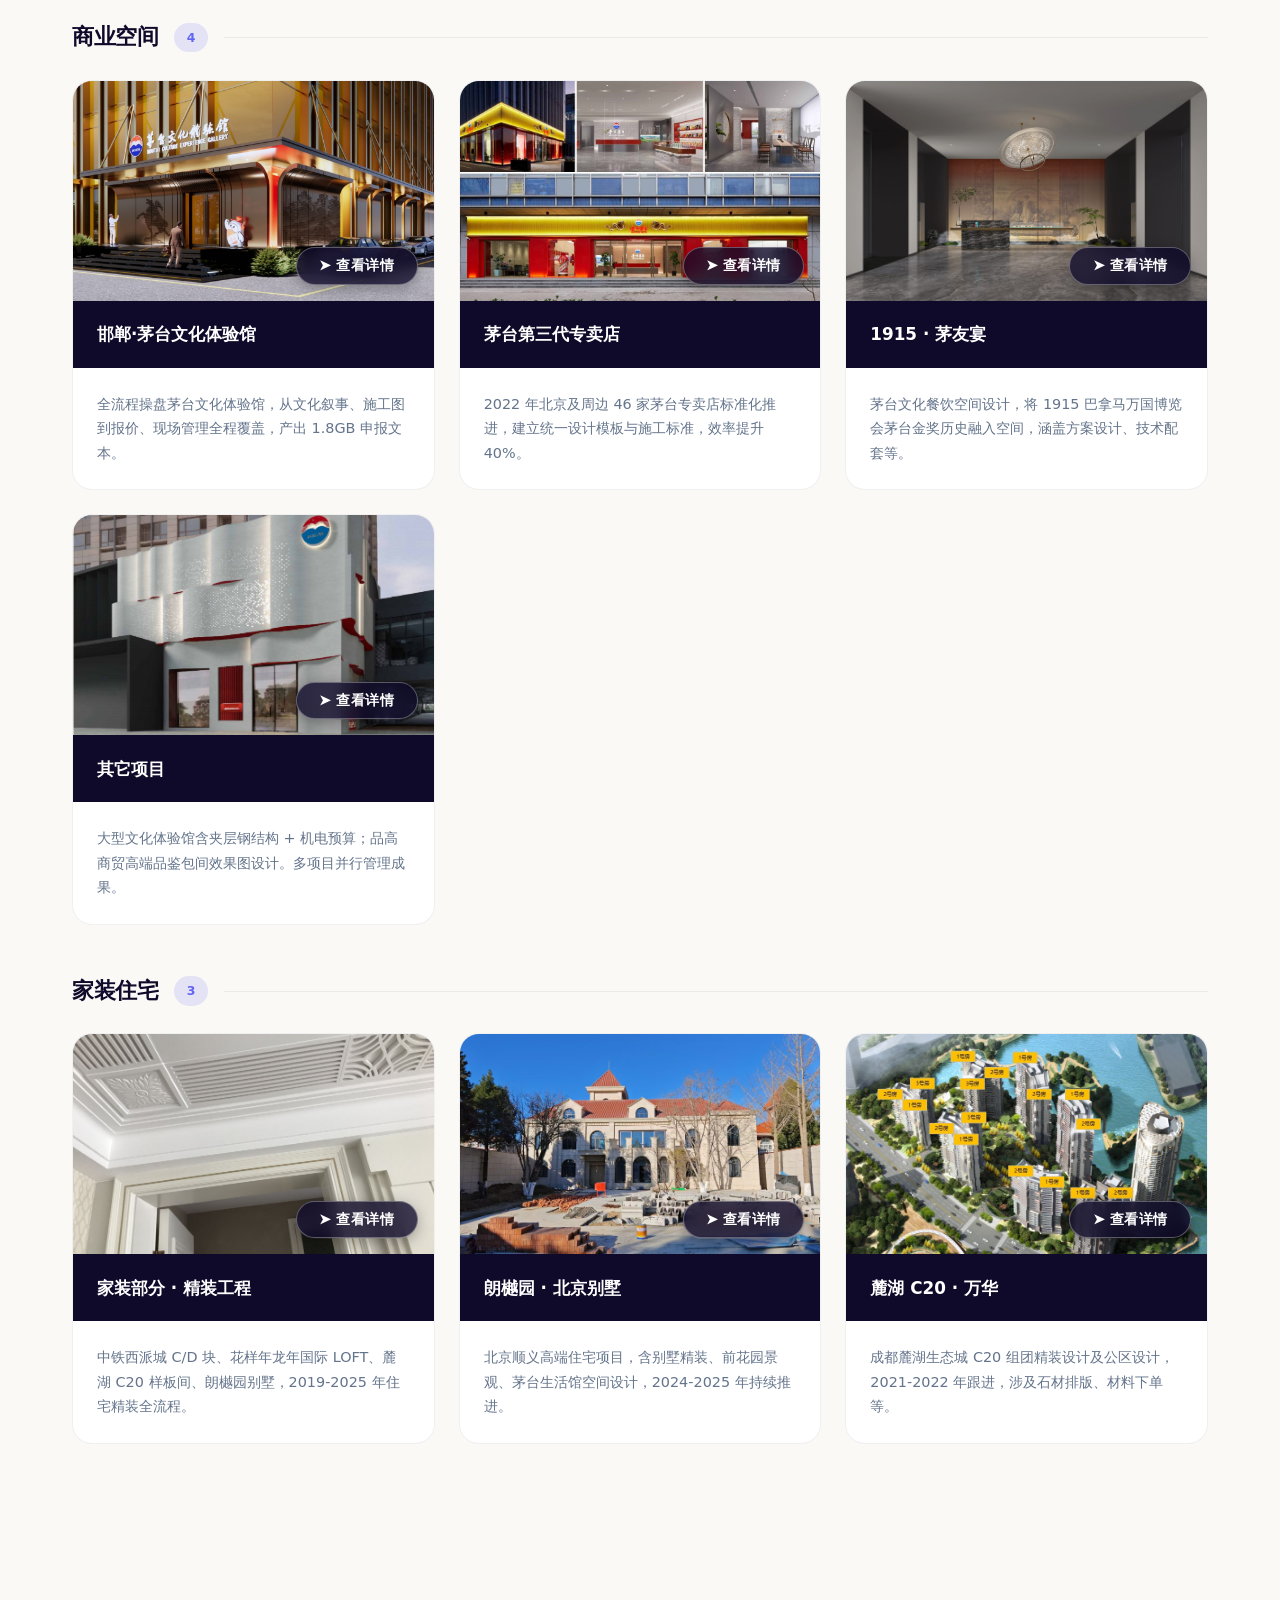
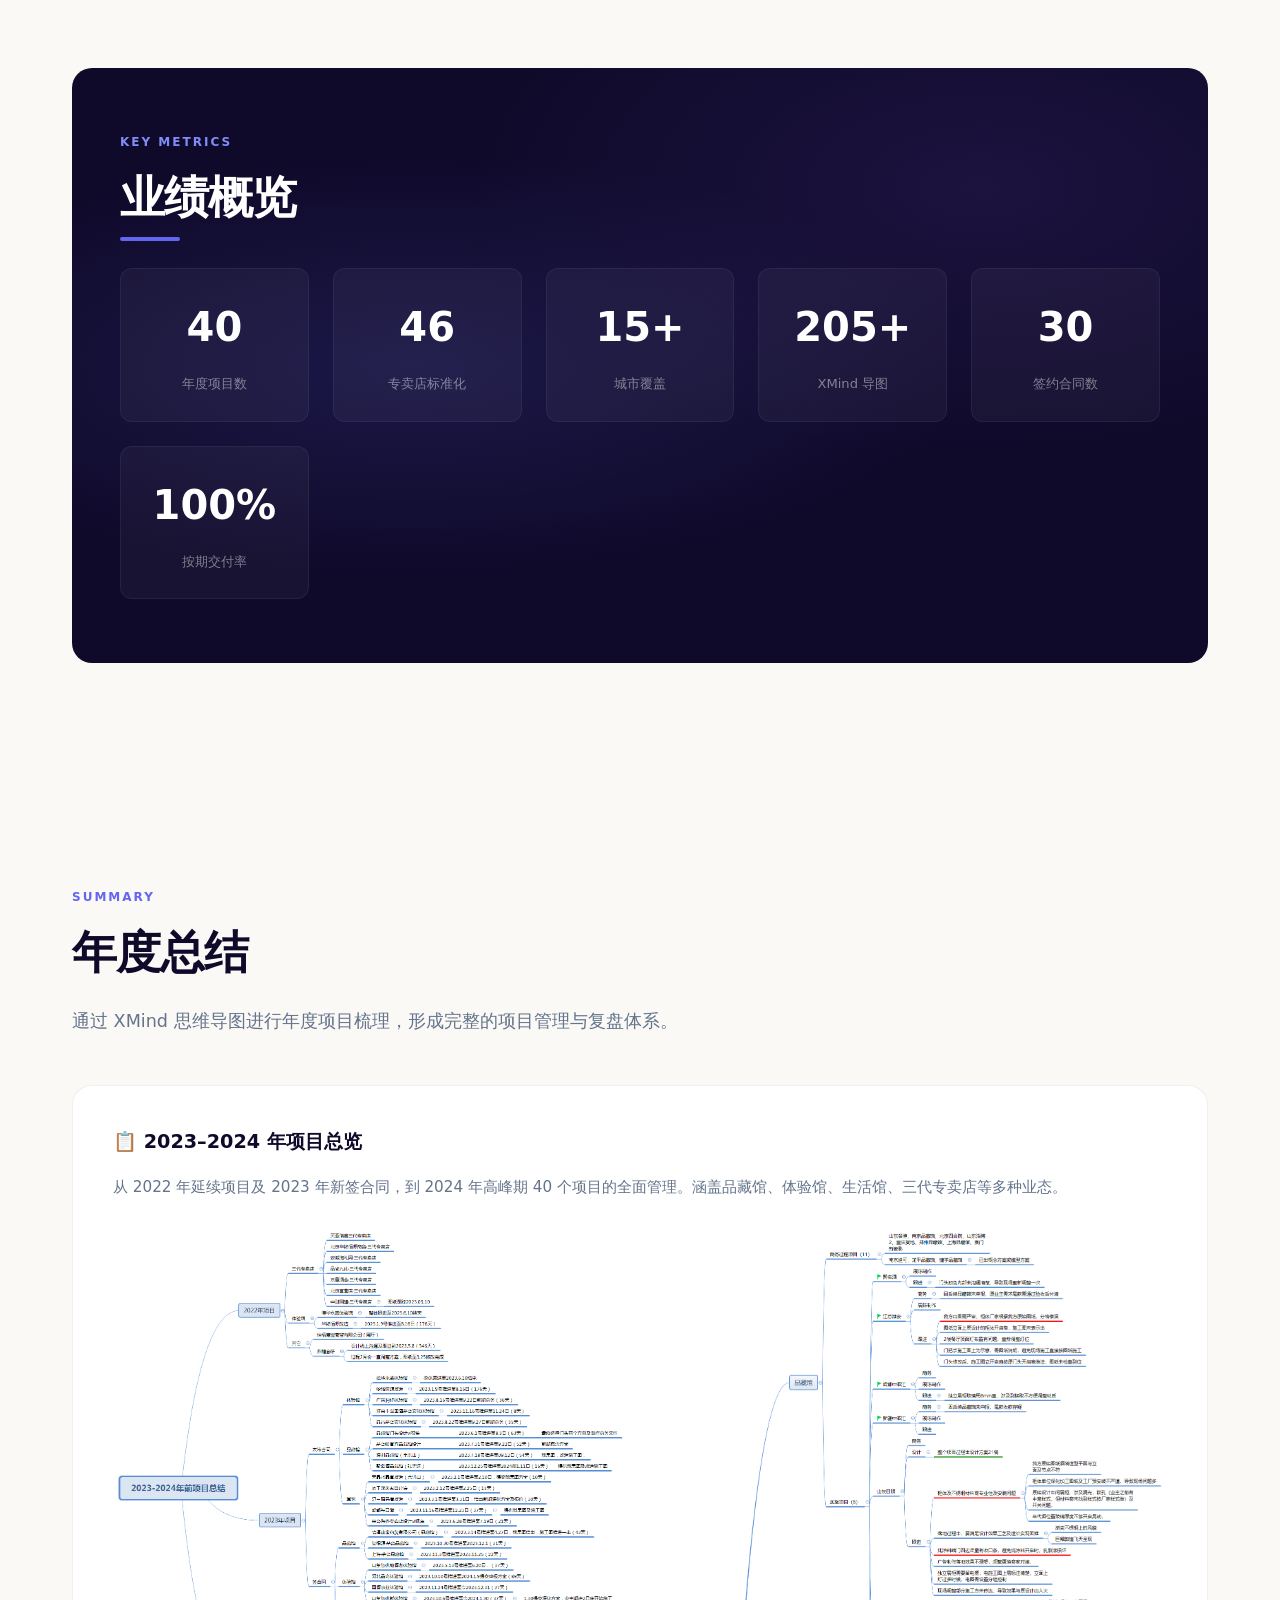
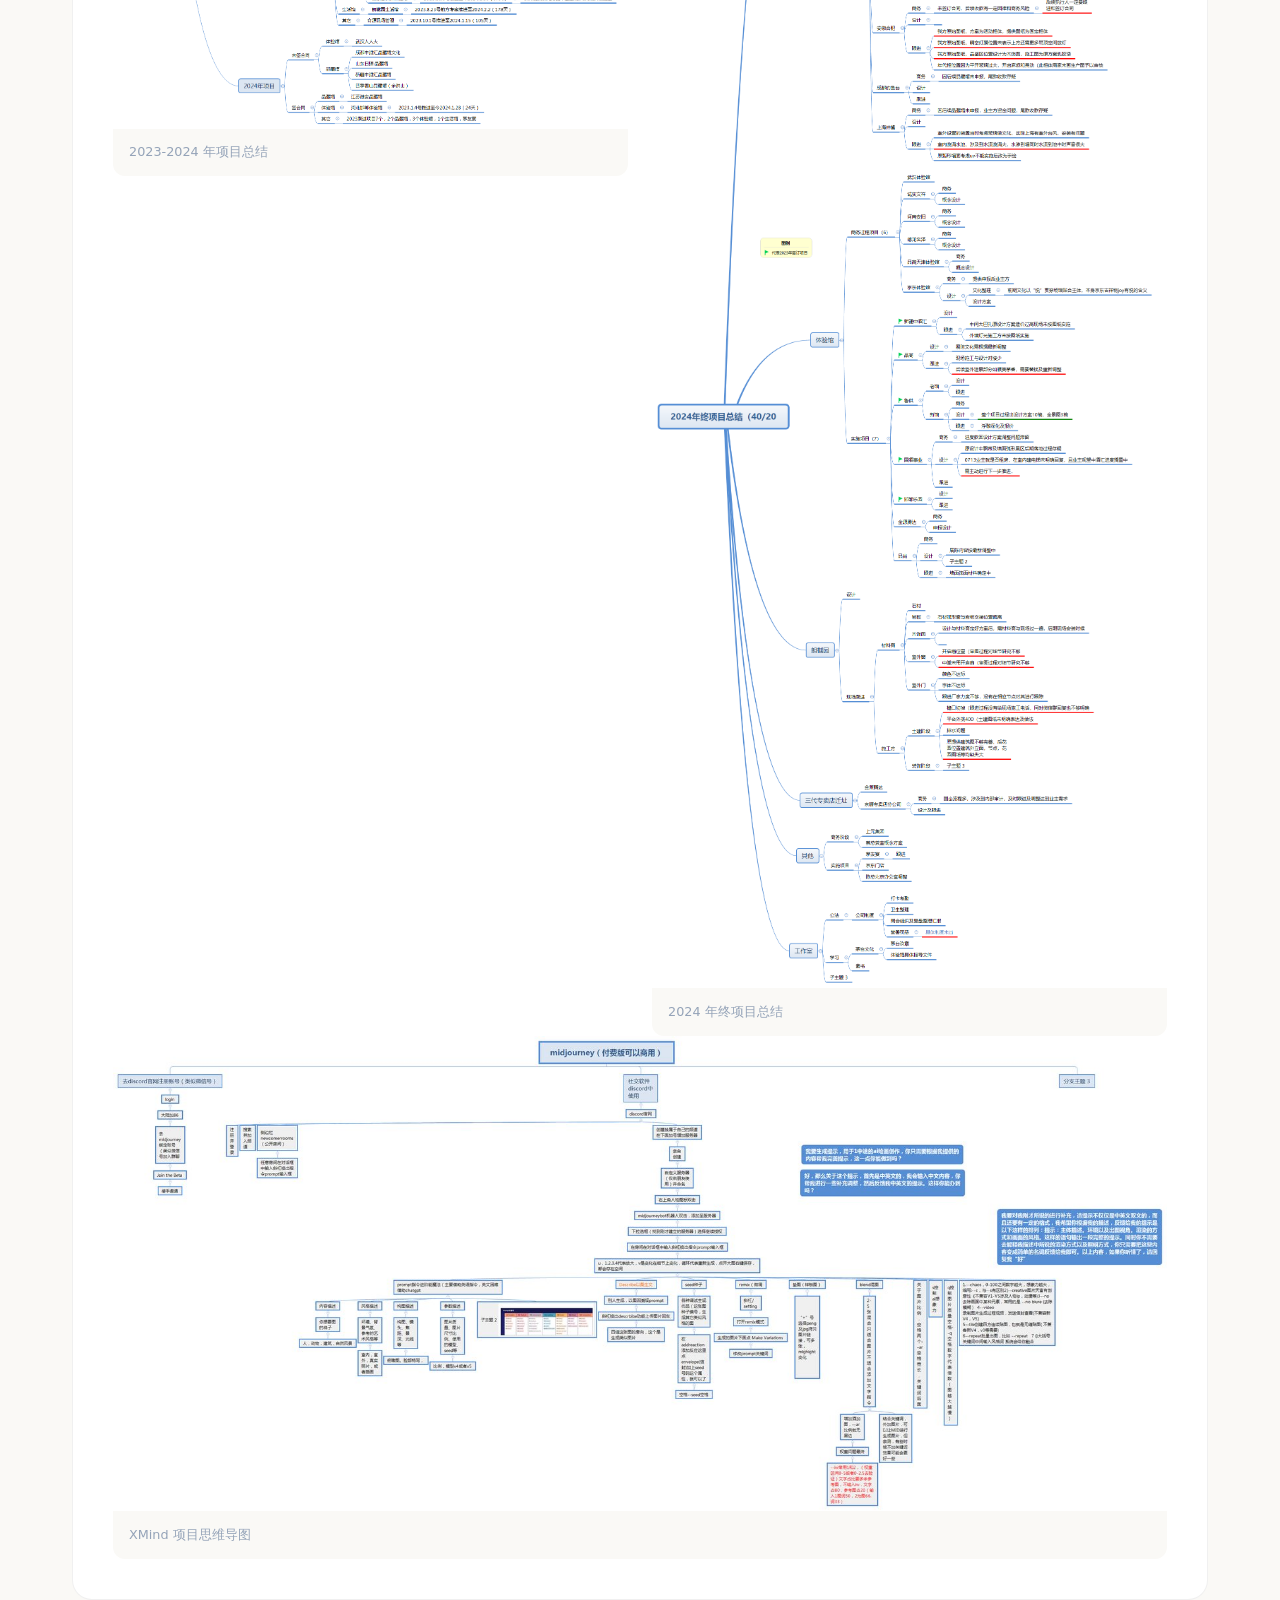
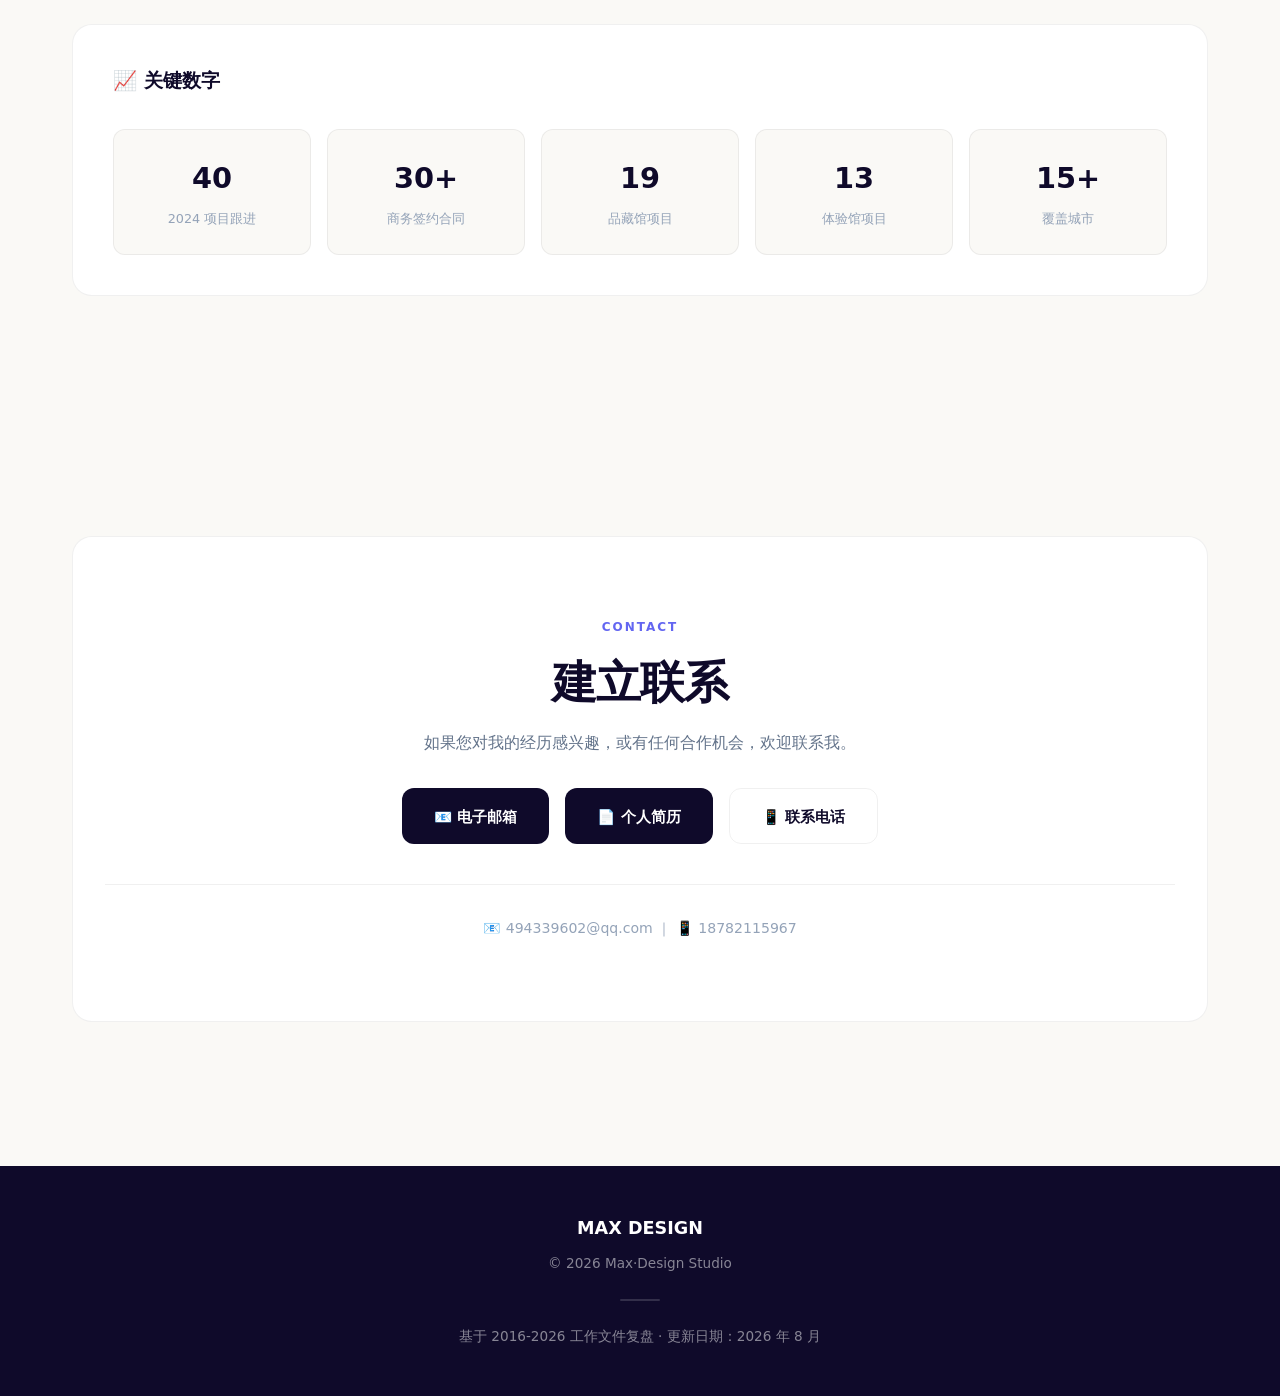
==== commit c29284f0: "项目区分组：商业空间(4) + 家装住宅(3) 两大类" ====
--- a/index.html
+++ b/index.html
@@ -108,7 +108,11 @@
         .timeline-item li strong { color:var(--primary); }
 
         /* === Projects === */
-        .projects-grid { display:grid; grid-template-columns:repeat(auto-fit,minmax(340px,1fr)); gap:1.5rem; margin-top:2rem; }
+        .project-group { margin-top:3rem; }
+        .project-group-title { display:flex; align-items:center; gap:1rem; font-size:1.35rem; font-weight:800; color:var(--primary); letter-spacing:-0.5px; }
+        .project-group-title::after { content:''; flex:1; height:1px; background:var(--border); }
+        .project-group-title .gcount { font-size:0.78rem; font-weight:700; color:var(--accent); background:var(--accent-glow); padding:0.25rem 0.8rem; border-radius:50px; }
+        .projects-grid { display:grid; grid-template-columns:repeat(auto-fit,minmax(340px,1fr)); gap:1.5rem; margin-top:1.5rem; }
         .project-card { background:var(--card); border-radius:var(--radius); overflow:hidden; border:1px solid var(--border); transition:all 0.4s ease; }
         .project-card:hover { transform:translateY(-6px); box-shadow:var(--shadow-lg); }
         .project-img { width:100%; height:220px; object-fit:cover; display:block; }
@@ -383,9 +387,13 @@
         <div>
             <div class="section-label">Projects</div>
             <h2>代表项目</h2>
-            <p class="section-desc">从大型文化体验馆到标准化门店，从高端住宅到企业展厅，覆盖多元业态。</p>
-        </div>
-                <div class="projects-grid">
+            <p class="section-desc">从大型文化体验馆到标准化门店，从高端住宅到企业展厅，覆盖商业空间与家装住宅两大板块。</p>
+        </div>
+
+        <!-- 商业空间 -->
+        <div class="project-group">
+            <div class="project-group-title">商业空间 <span class="gcount">4</span></div>
+            <div class="projects-grid">
             <div class="project-card" onclick="window.open('项目/邯郸茅台文化体验馆/index.html','_blank')" style="cursor:pointer;">
                 <div class="project-img-wrap">
                     <img src="images/邯郸茅台文化体验馆/1.png" alt="邯郸茅台文化体验馆" class="project-img" onerror="this.style.opacity=0">
@@ -398,13 +406,68 @@
                     <p>全流程操盘茅台文化体验馆，从文化叙事、施工图到报价、现场管理全程覆盖，产出 1.8GB 申报文本。</p>
                 </div>
             </div>
+            <div class="project-card" onclick="window.open('项目/茅台专卖店/index.html','_blank')" style="cursor:pointer;">
+                <div class="project-img-wrap">
+                    <img src="images/茅台专卖店/1.png" alt="茅台专卖店" class="project-img" onerror="this.style.opacity=0">
+                <button class="detail-btn">➤ 查看详情</button>
+                </div>
+                <div class="project-header">
+                    <h3>茅台第三代专卖店</h3>
+                </div>
+                <div class="project-body">
+                    <p>2022 年北京及周边 46 家茅台专卖店标准化推进，建立统一设计模板与施工标准，效率提升 40%。</p>
+                </div>
+            </div>
+            <div class="project-card" onclick="window.open('项目/茅友宴/index.html','_blank')" style="cursor:pointer;">
+                <div class="project-img-wrap">
+                    <img src="images/茅友宴/1.jpg" alt="茅友宴" class="project-img" onerror="this.style.opacity=0">
+                <button class="detail-btn">➤ 查看详情</button>
+                </div>
+                <div class="project-header">
+                    <h3>1915 · 茅友宴</h3>
+                </div>
+                <div class="project-body">
+                    <p>茅台文化餐饮空间设计，将 1915 巴拿马万国博览会茅台金奖历史融入空间，涵盖方案设计、技术配套等。</p>
+                </div>
+            </div>
+            <div class="project-card" onclick="window.open('项目/其他/index.html','_blank')" style="cursor:pointer;">
+                <div class="project-img-wrap">
+                    <img src="images/其他/1.png" alt="其它项目" class="project-img" onerror="this.style.opacity=0">
+                <button class="detail-btn">➤ 查看详情</button>
+                </div>
+                <div class="project-header">
+                    <h3>其它项目</h3>
+                </div>
+                <div class="project-body">
+                    <p>大型文化体验馆含夹层钢结构 + 机电预算；品高商贸高端品鉴包间效果图设计。多项目并行管理成果。</p>
+                </div>
+            </div>
+            </div>
+        </div>
+
+        <!-- 家装住宅 -->
+        <div class="project-group">
+            <div class="project-group-title">家装住宅 <span class="gcount">3</span></div>
+            <div class="projects-grid">
+            <div class="project-card" onclick="window.open('项目/家装部分/index.html','_blank')" style="cursor:pointer;">
+                <div class="project-img-wrap">
+                    <img src="images/家装部分/xipai_4510.jpg" alt="家装部分" class="project-img" onerror="this.style.opacity=0">
+                <button class="detail-btn">➤ 查看详情</button>
+                </div>
+                <div class="project-header">
+                    <h3>家装部分 · 精装工程</h3>
+                </div>
+                <div class="project-body">
+                    <p>中铁西派城 C/D 块、花样年龙年国际 LOFT、麓湖 C20 样板间、朗樾园别墅，2019-2025 年住宅精装全流程。</p>
+                </div>
+            </div>
             <div class="project-card" onclick="window.open('项目/朗樾园/index.html','_blank')" style="cursor:pointer;">
                 <div class="project-img-wrap">
                     <img src="images/朗樾园/1.jpg" alt="朗樾园" class="project-img" onerror="this.style.opacity=0">
                 <button class="detail-btn">➤ 查看详情</button>
                 </div>
                 <div class="project-header">
-                    <h3>朗樾园 · 茅台生活馆</h3>
+                    <h3>朗樾园 · 北京别墅</h3>
                 </div>
                 <div class="project-body">
                     <p>北京顺义高端住宅项目，含别墅精装、前花园景观、茅台生活馆空间设计，2024-2025 年持续推进。</p>
@@ -422,53 +485,6 @@
                     <p>成都麓湖生态城 C20 组团精装设计及公区设计，2021-2022 年跟进，涉及石材排版、材料下单等。</p>
                 </div>
             </div>
-            <div class="project-card" onclick="window.open('项目/茅台专卖店/index.html','_blank')" style="cursor:pointer;">
-                <div class="project-img-wrap">
-                    <img src="images/茅台专卖店/1.png" alt="茅台专卖店" class="project-img" onerror="this.style.opacity=0">
-                <button class="detail-btn">➤ 查看详情</button>
-                </div>
-                <div class="project-header">
-                    <h3>茅台第三代专卖店</h3>
-                </div>
-                <div class="project-body">
-                    <p>2022 年北京及周边 46 家茅台专卖店标准化推进，建立统一设计模板与施工标准，效率提升 40%。</p>
-                </div>
-            </div>
-            <div class="project-card" onclick="window.open('项目/家装部分/index.html','_blank')" style="cursor:pointer;">
-                <div class="project-img-wrap">
-                    <img src="images/家装部分/xipai_4510.jpg" alt="家装部分" class="project-img" onerror="this.style.opacity=0">
-                <button class="detail-btn">➤ 查看详情</button>
-                </div>
-                <div class="project-header">
-                    <h3>家装部分 · 精装工程</h3>
-                </div>
-                <div class="project-body">
-                    <p>中铁西派城 C/D 块、花样年龙年国际 LOFT、麓湖 C20 样板间、朗樾园别墅，2019-2025 年住宅精装全流程。</p>
-                </div>
-            </div>
-            <div class="project-card" onclick="window.open('项目/茅友宴/index.html','_blank')" style="cursor:pointer;">
-                <div class="project-img-wrap">
-                    <img src="images/茅友宴/1.jpg" alt="茅友宴" class="project-img" onerror="this.style.opacity=0">
-                <button class="detail-btn">➤ 查看详情</button>
-                </div>
-                <div class="project-header">
-                    <h3>1915 · 茅友宴</h3>
-                </div>
-                <div class="project-body">
-                    <p>茅台文化餐饮空间设计，将 1915 巴拿马万国博览会茅台金奖历史融入空间，涵盖方案设计、技术配套等。</p>
-                </div>
-            </div>
-            <div class="project-card" onclick="window.open('项目/其他/index.html','_blank')" style="cursor:pointer;">
-                <div class="project-img-wrap">
-                    <img src="images/其他/1.png" alt="其它项目" class="project-img" onerror="this.style.opacity=0">
-                <button class="detail-btn">➤ 查看详情</button>
-                </div>
-                <div class="project-header">
-                    <h3>其它项目</h3>
-                </div>
-                <div class="project-body">
-                    <p>大型文化体验馆含夹层钢结构 + 机电预算；品高商贸高端品鉴包间效果图设计。多项目并行管理成果。</p>
-                </div>
             </div>
         </div>
     </section>
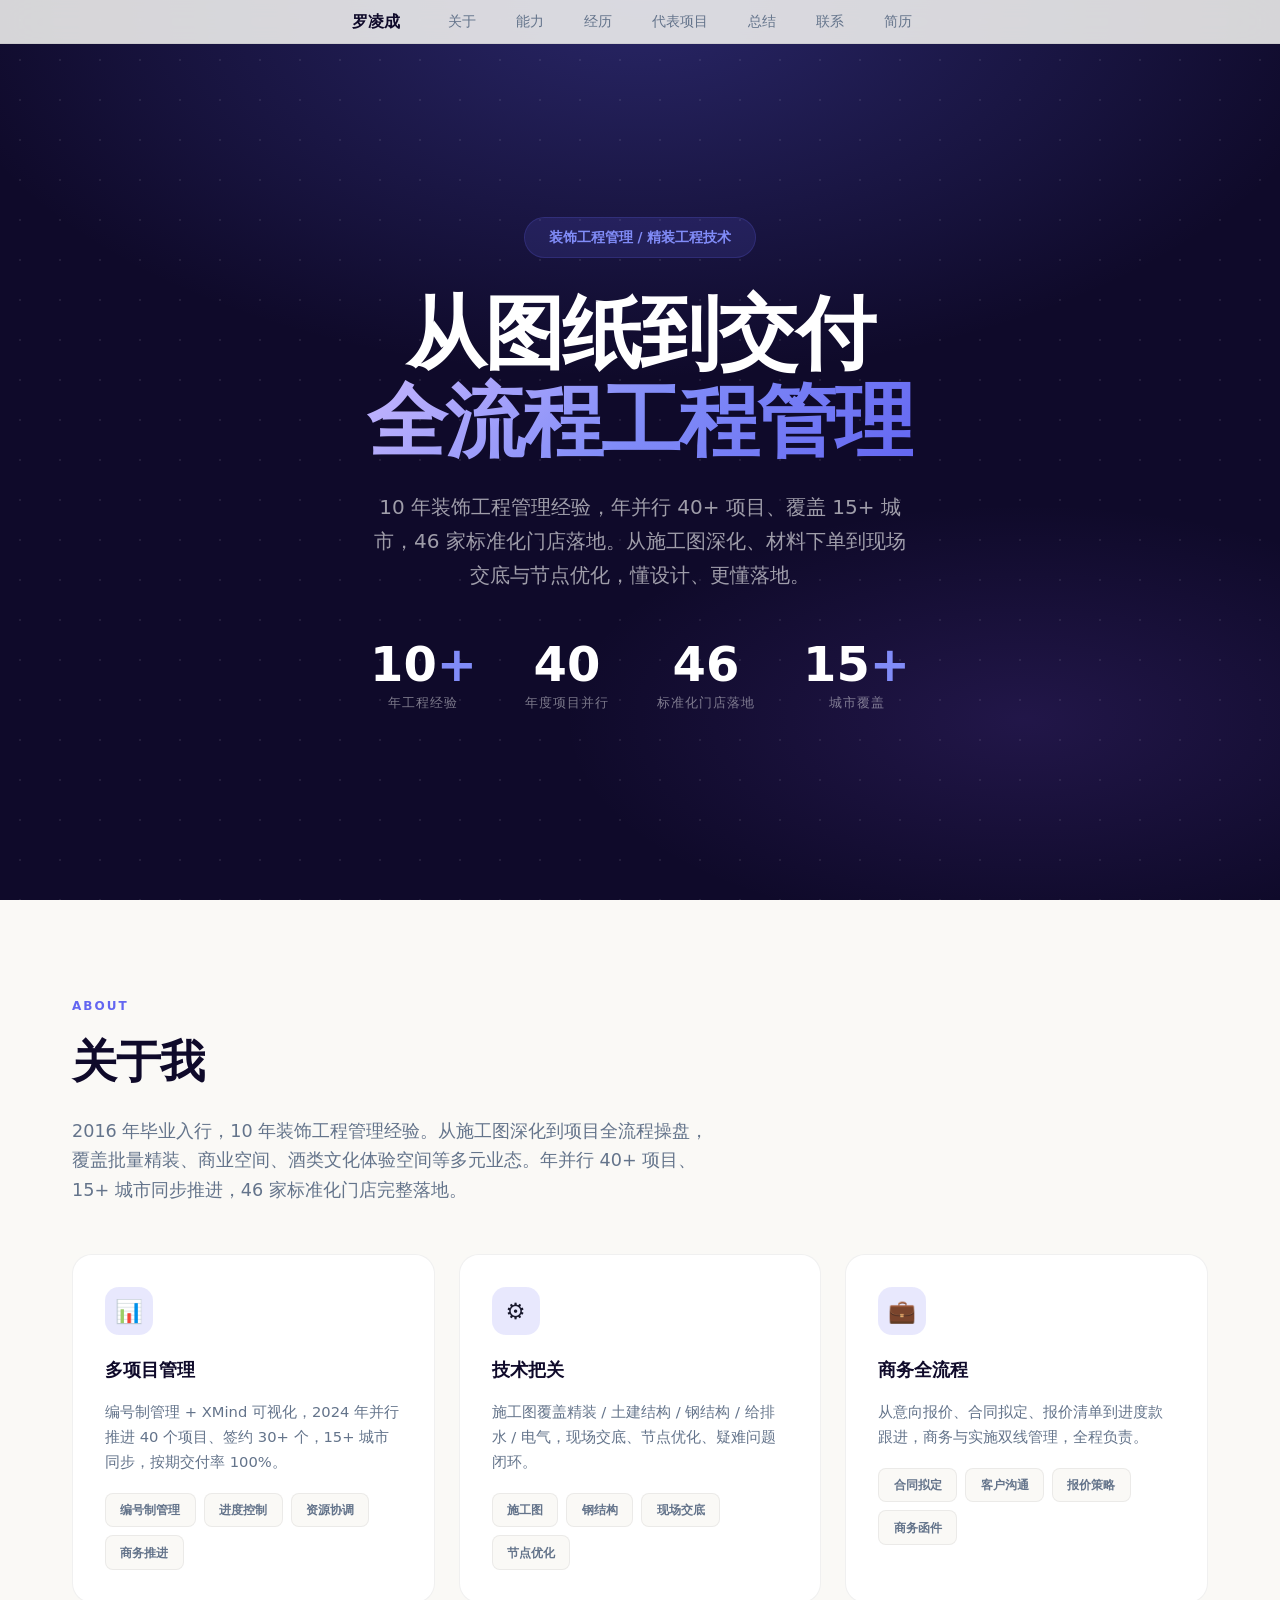
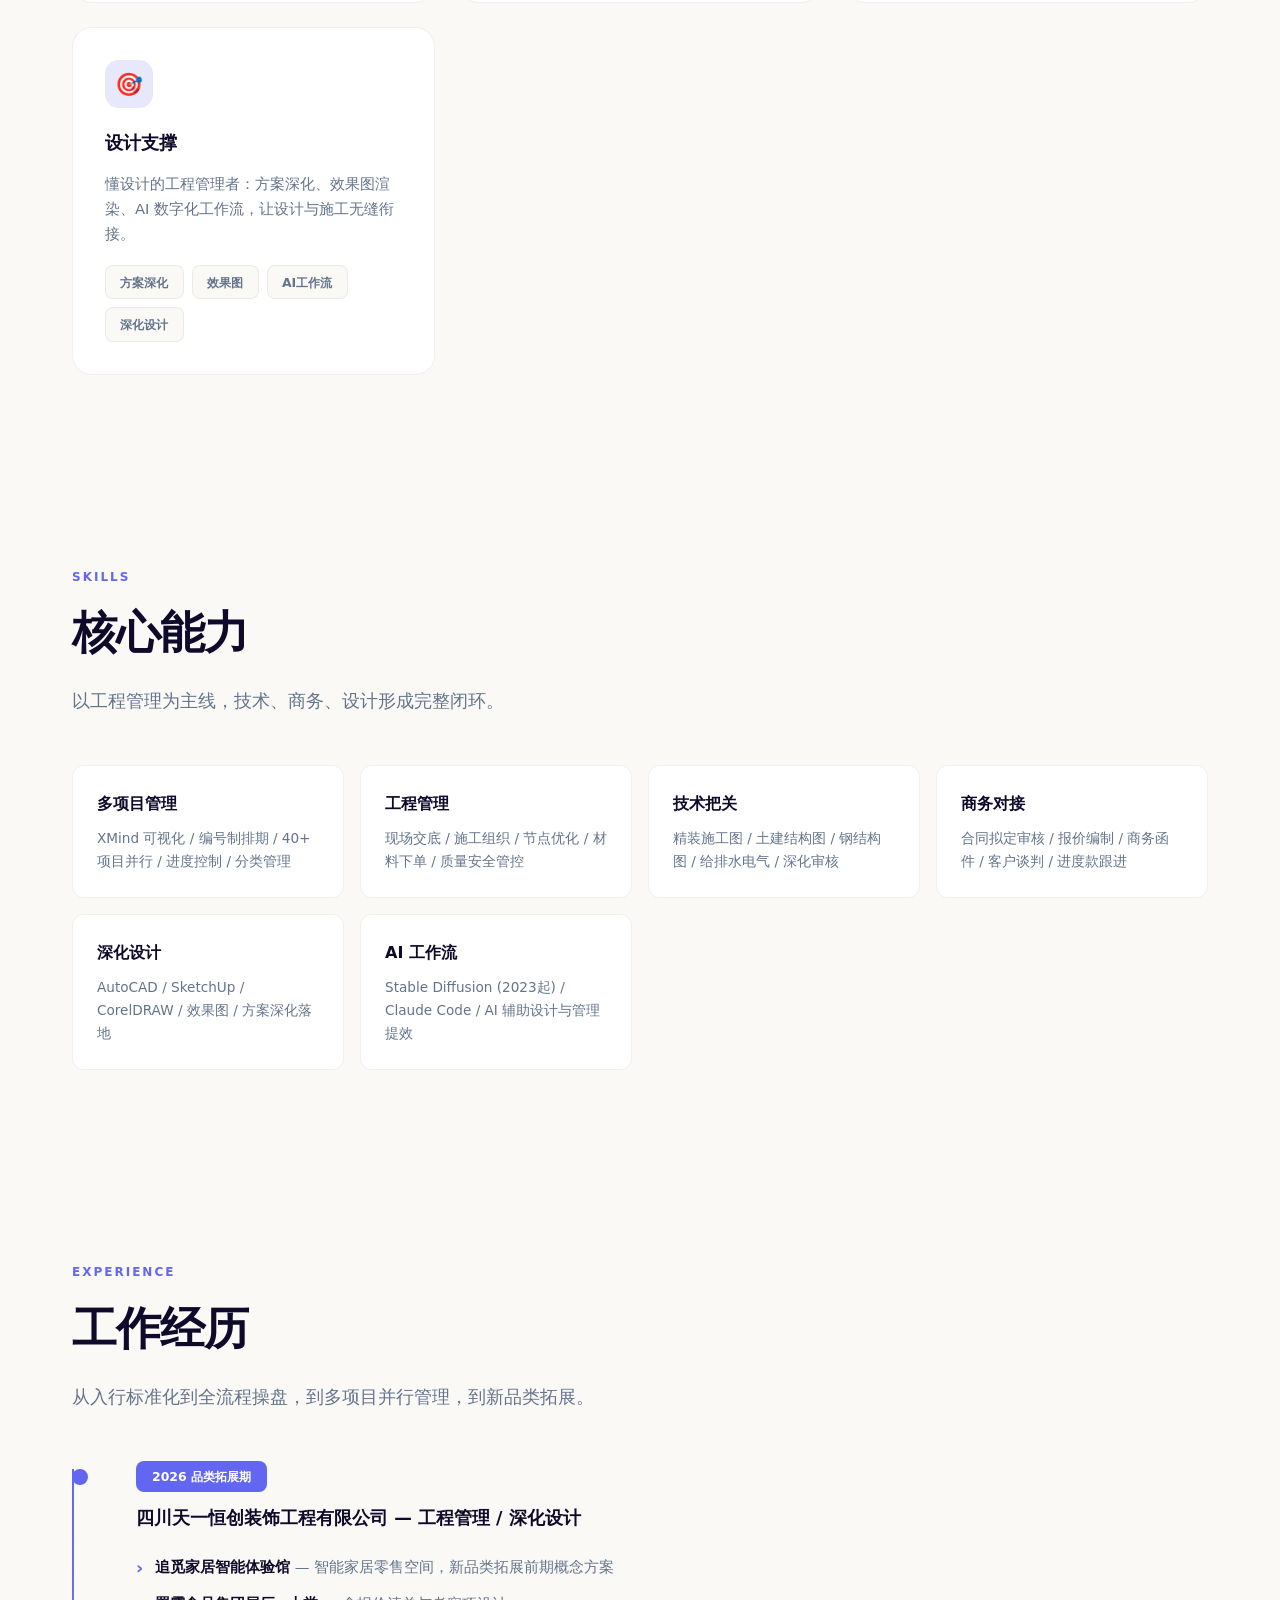
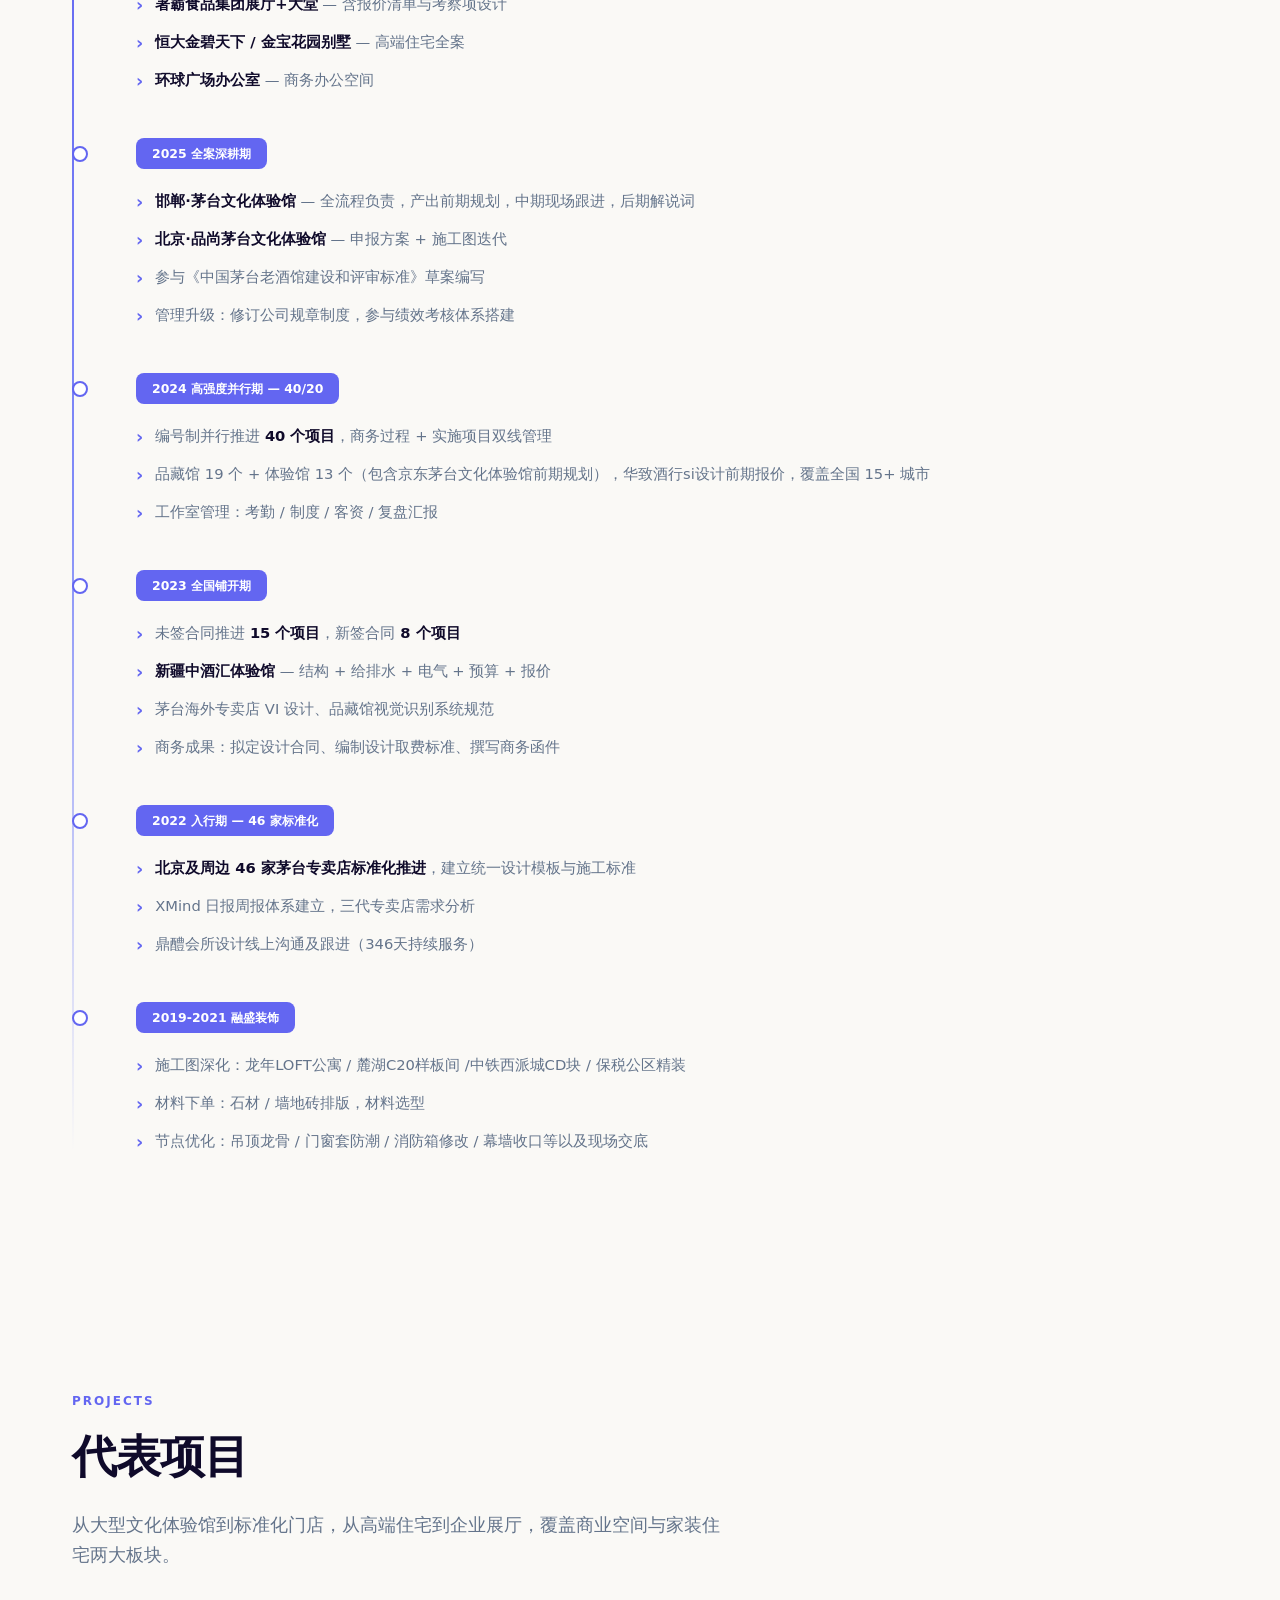
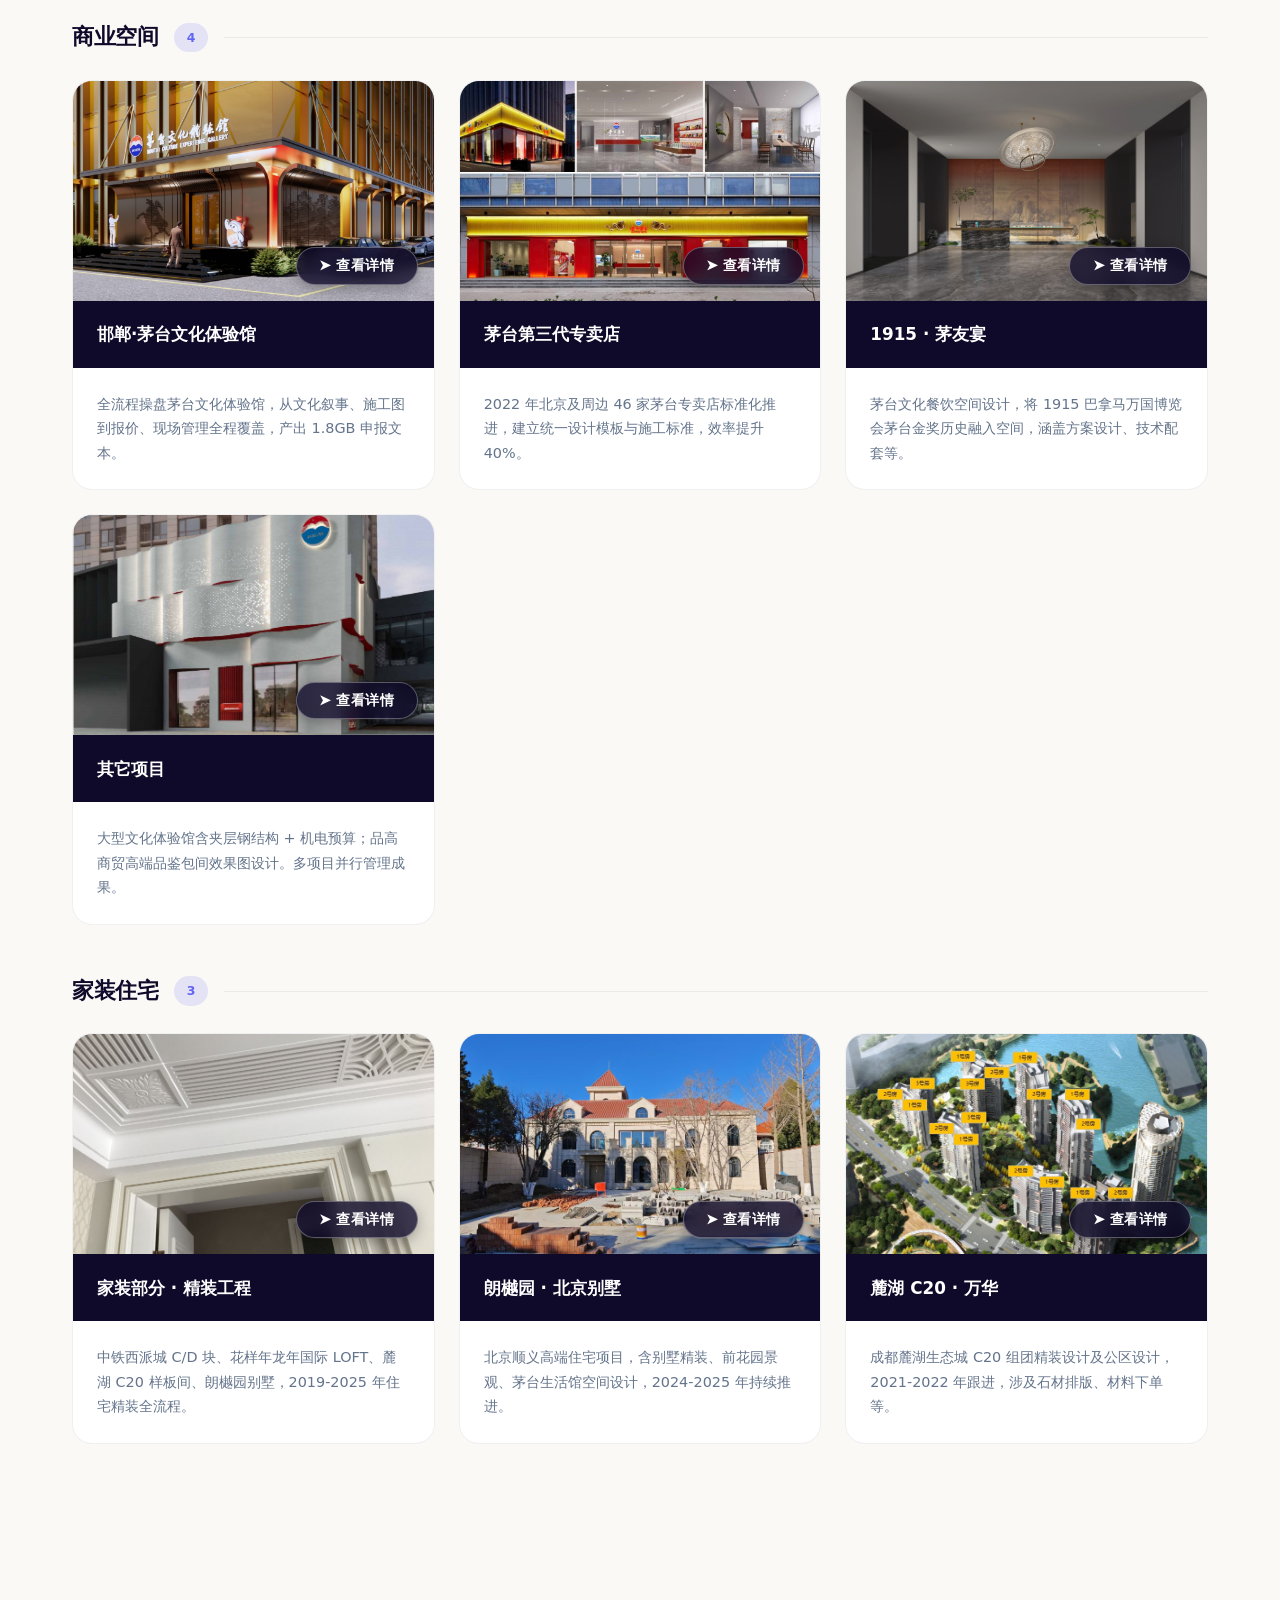
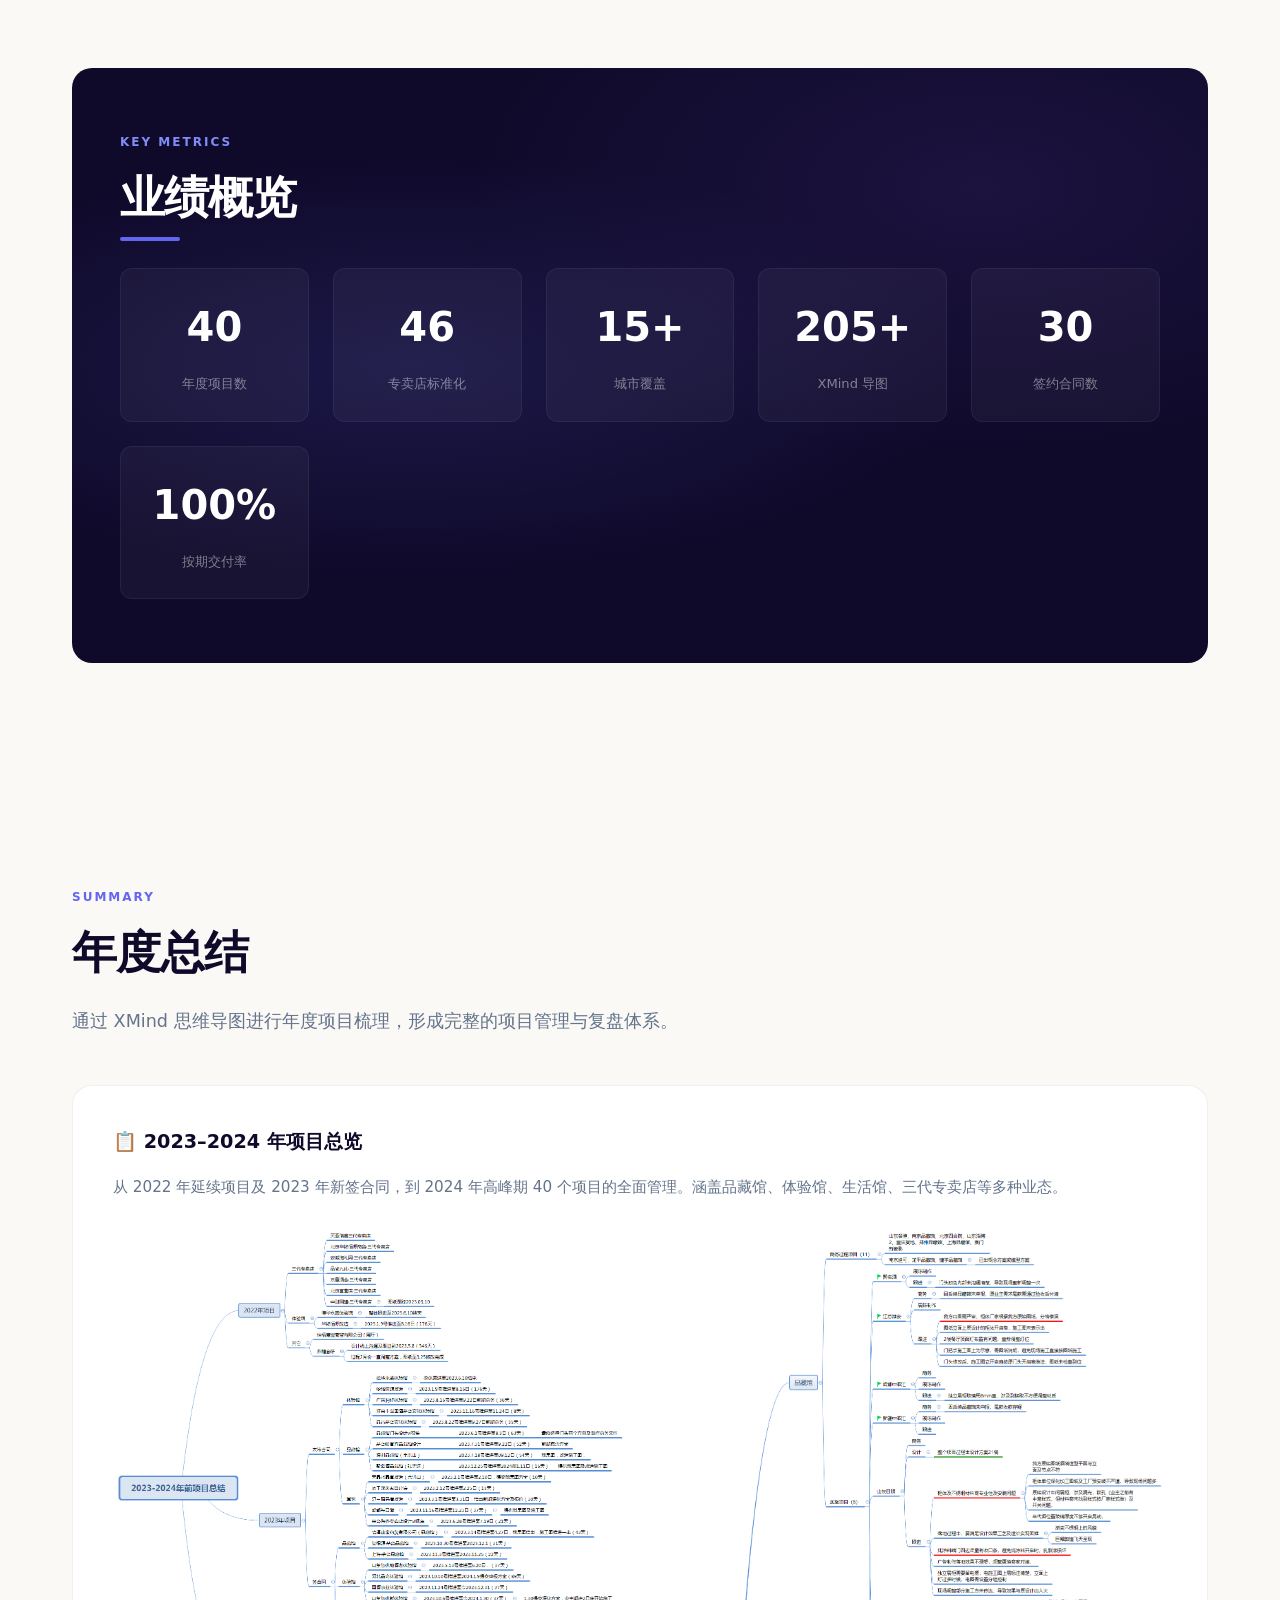
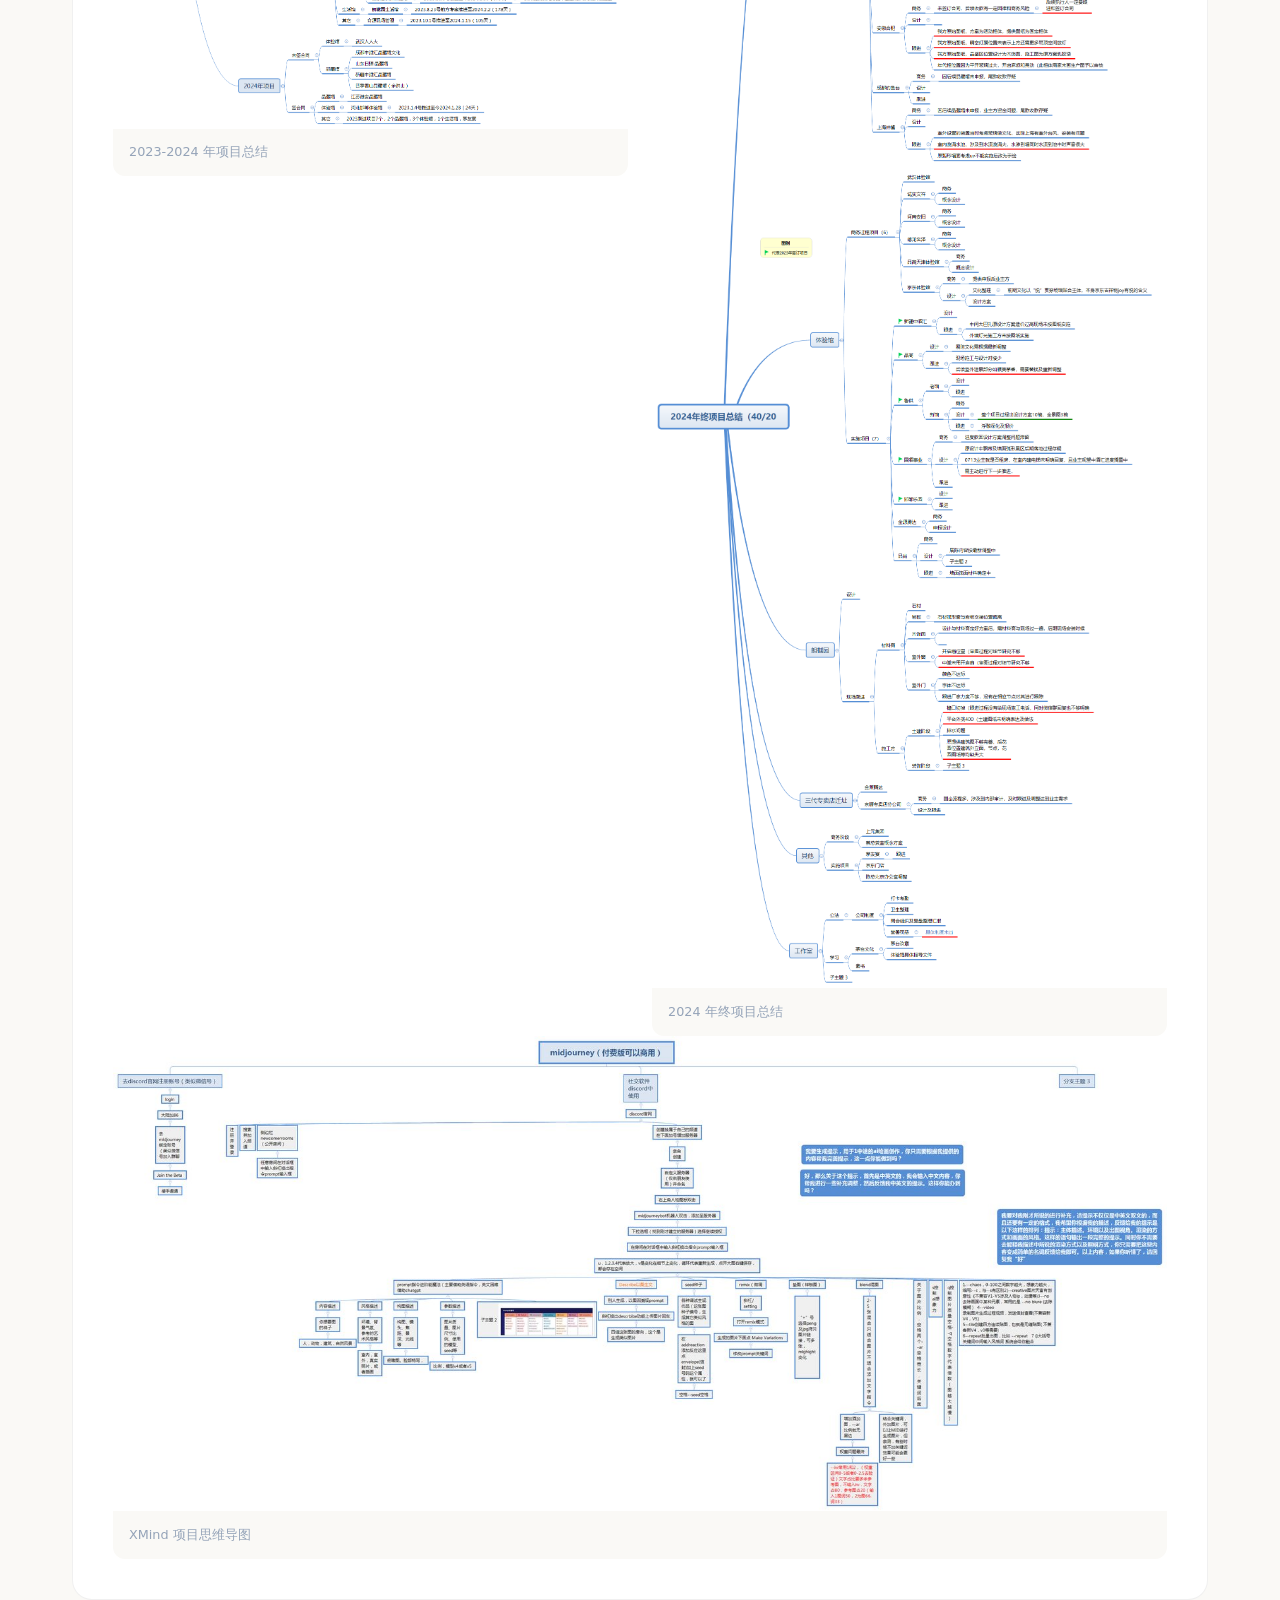
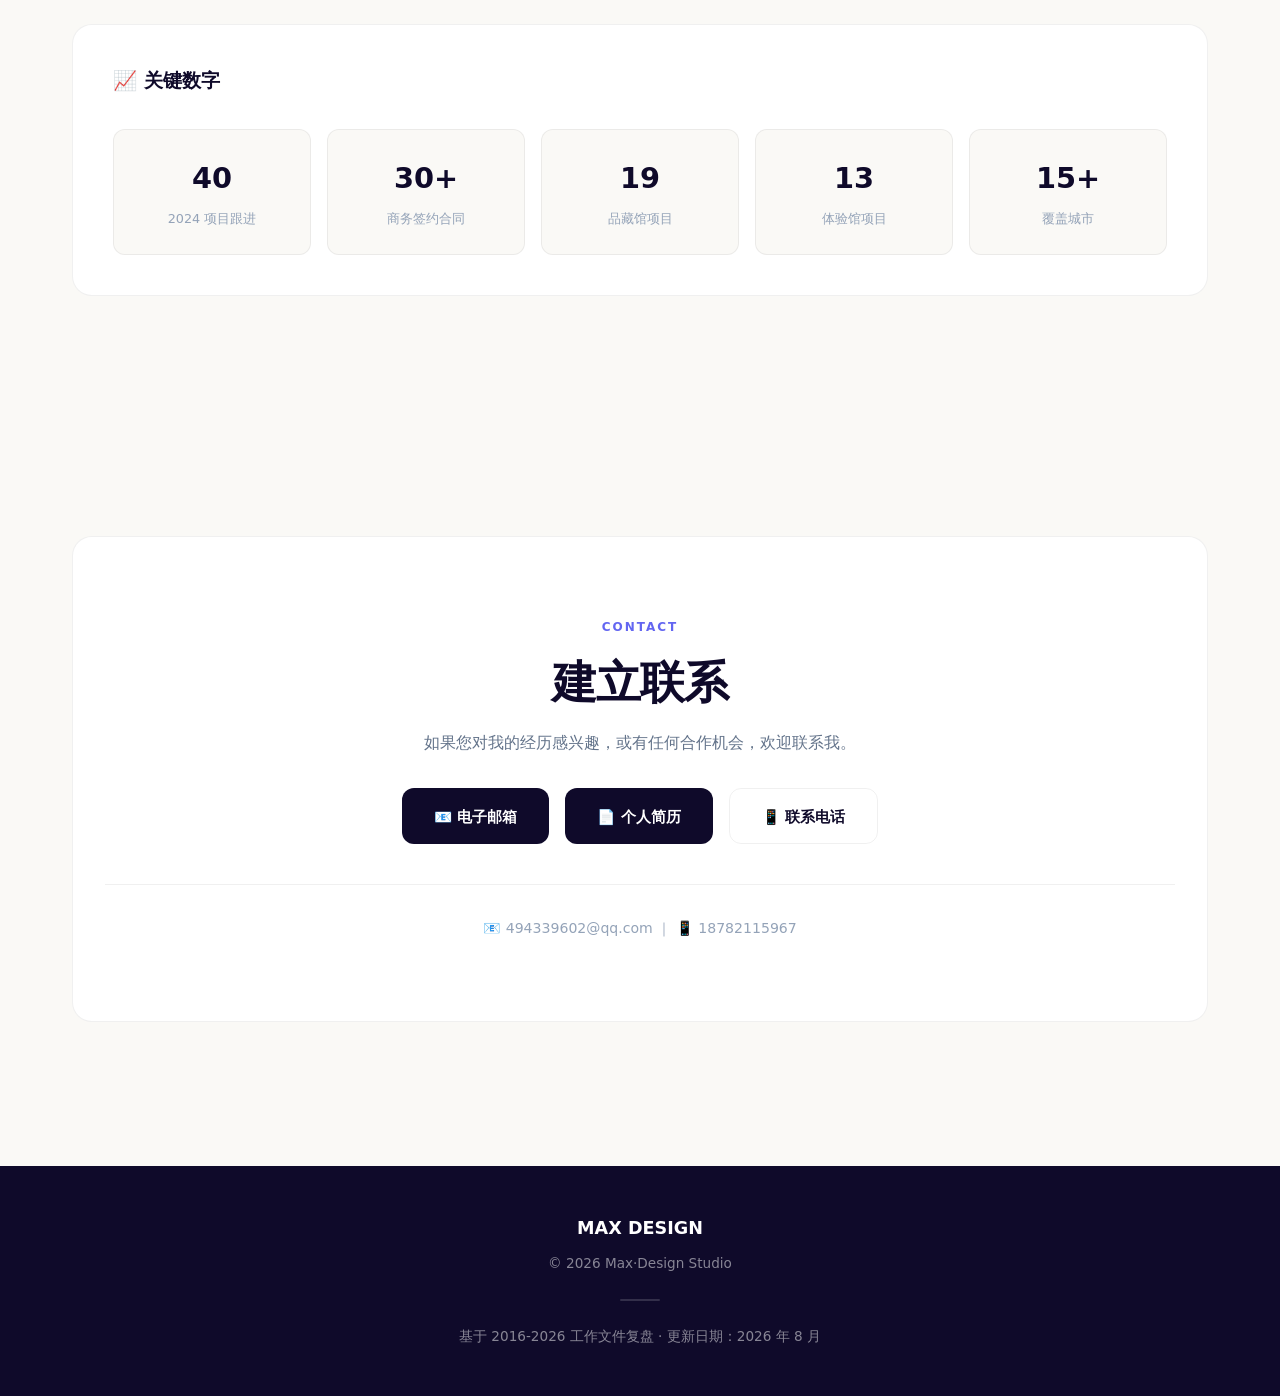
==== commit 0a53f90b: "导航改代表项目、移除家装部分入口；分类页去重C20/朗樾园；返回链接加版本参数修复缓存" ====
--- a/index.html
+++ b/index.html
@@ -194,8 +194,7 @@
             <a href="#about">关于</a>
             <a href="#skills">能力</a>
             <a href="#experience">经历</a>
-            <a href="#projects">项目</a>
-            <a href="项目/家装部分/index.html">家装部分</a>
+            <a href="#projects">代表项目</a>
             <a href="#summary">总结</a>
             <a href="#contact">联系</a>
             <a href="简历.html">简历</a>
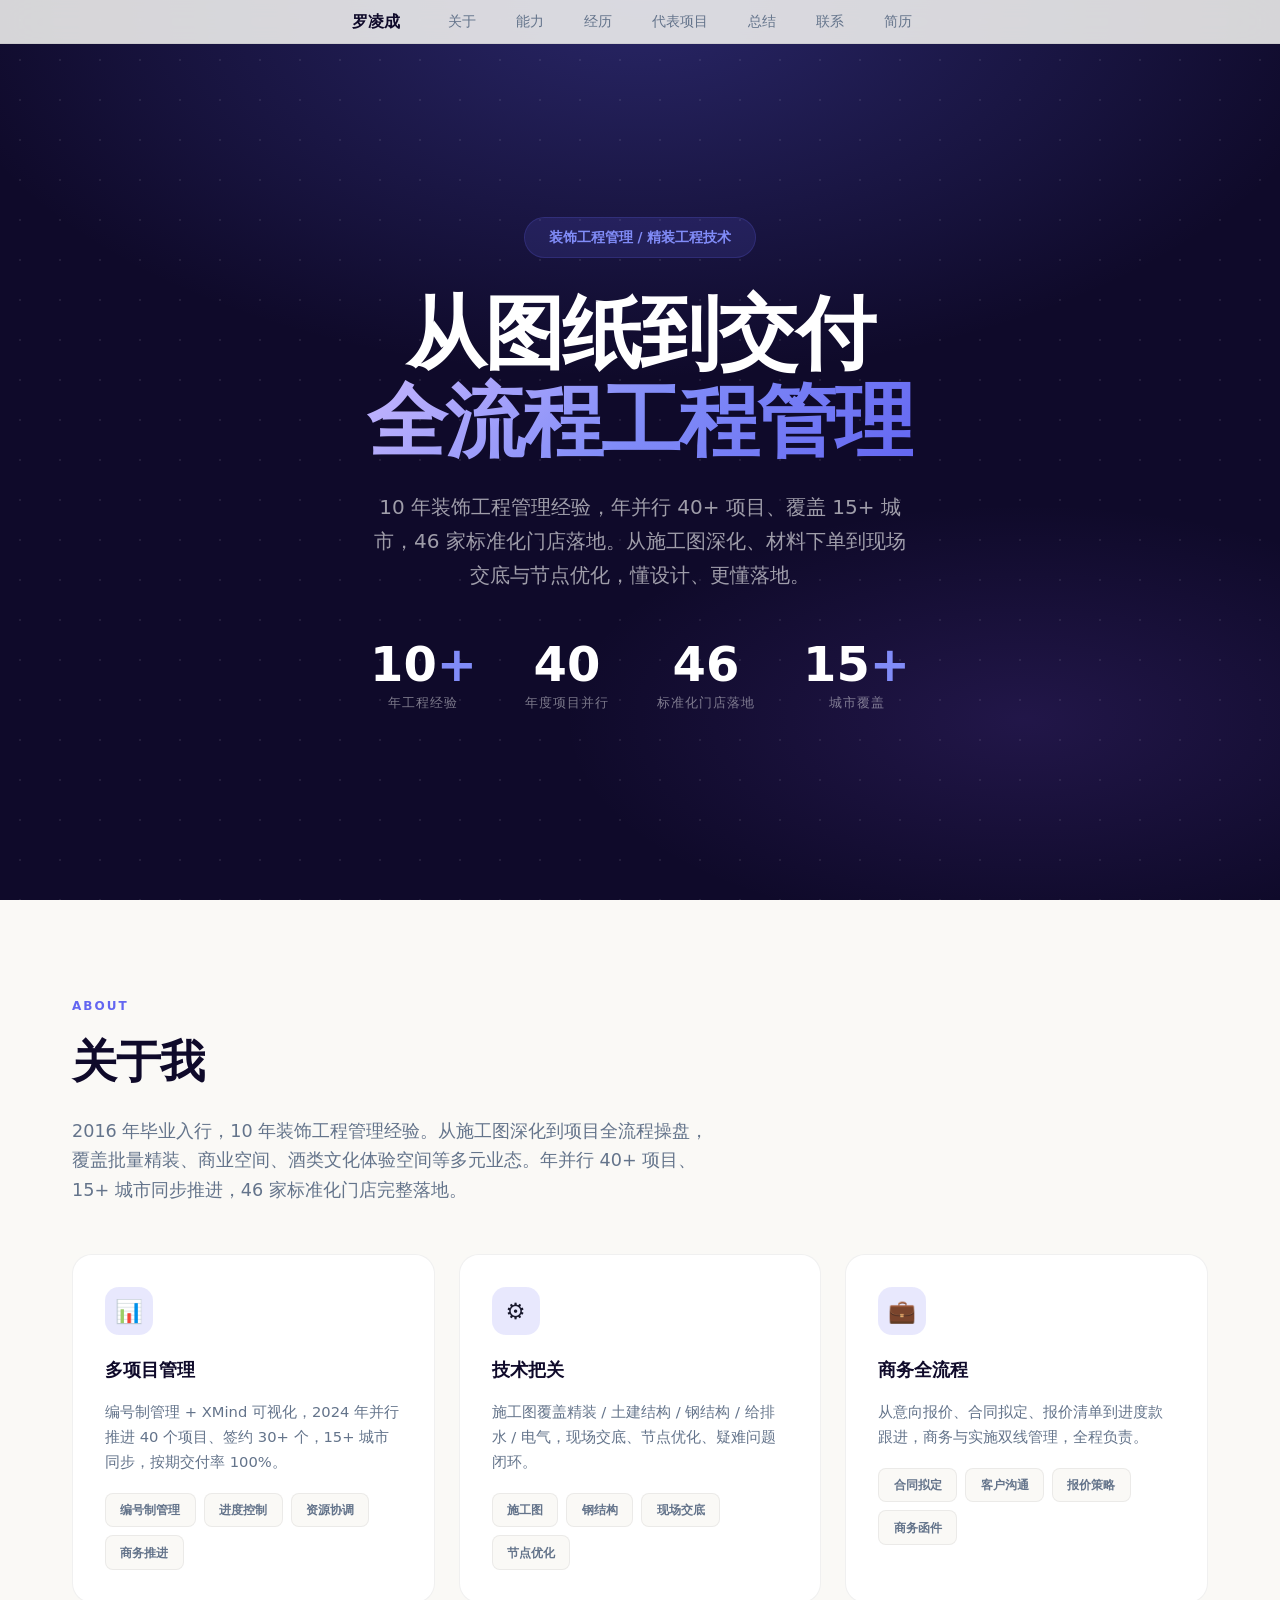
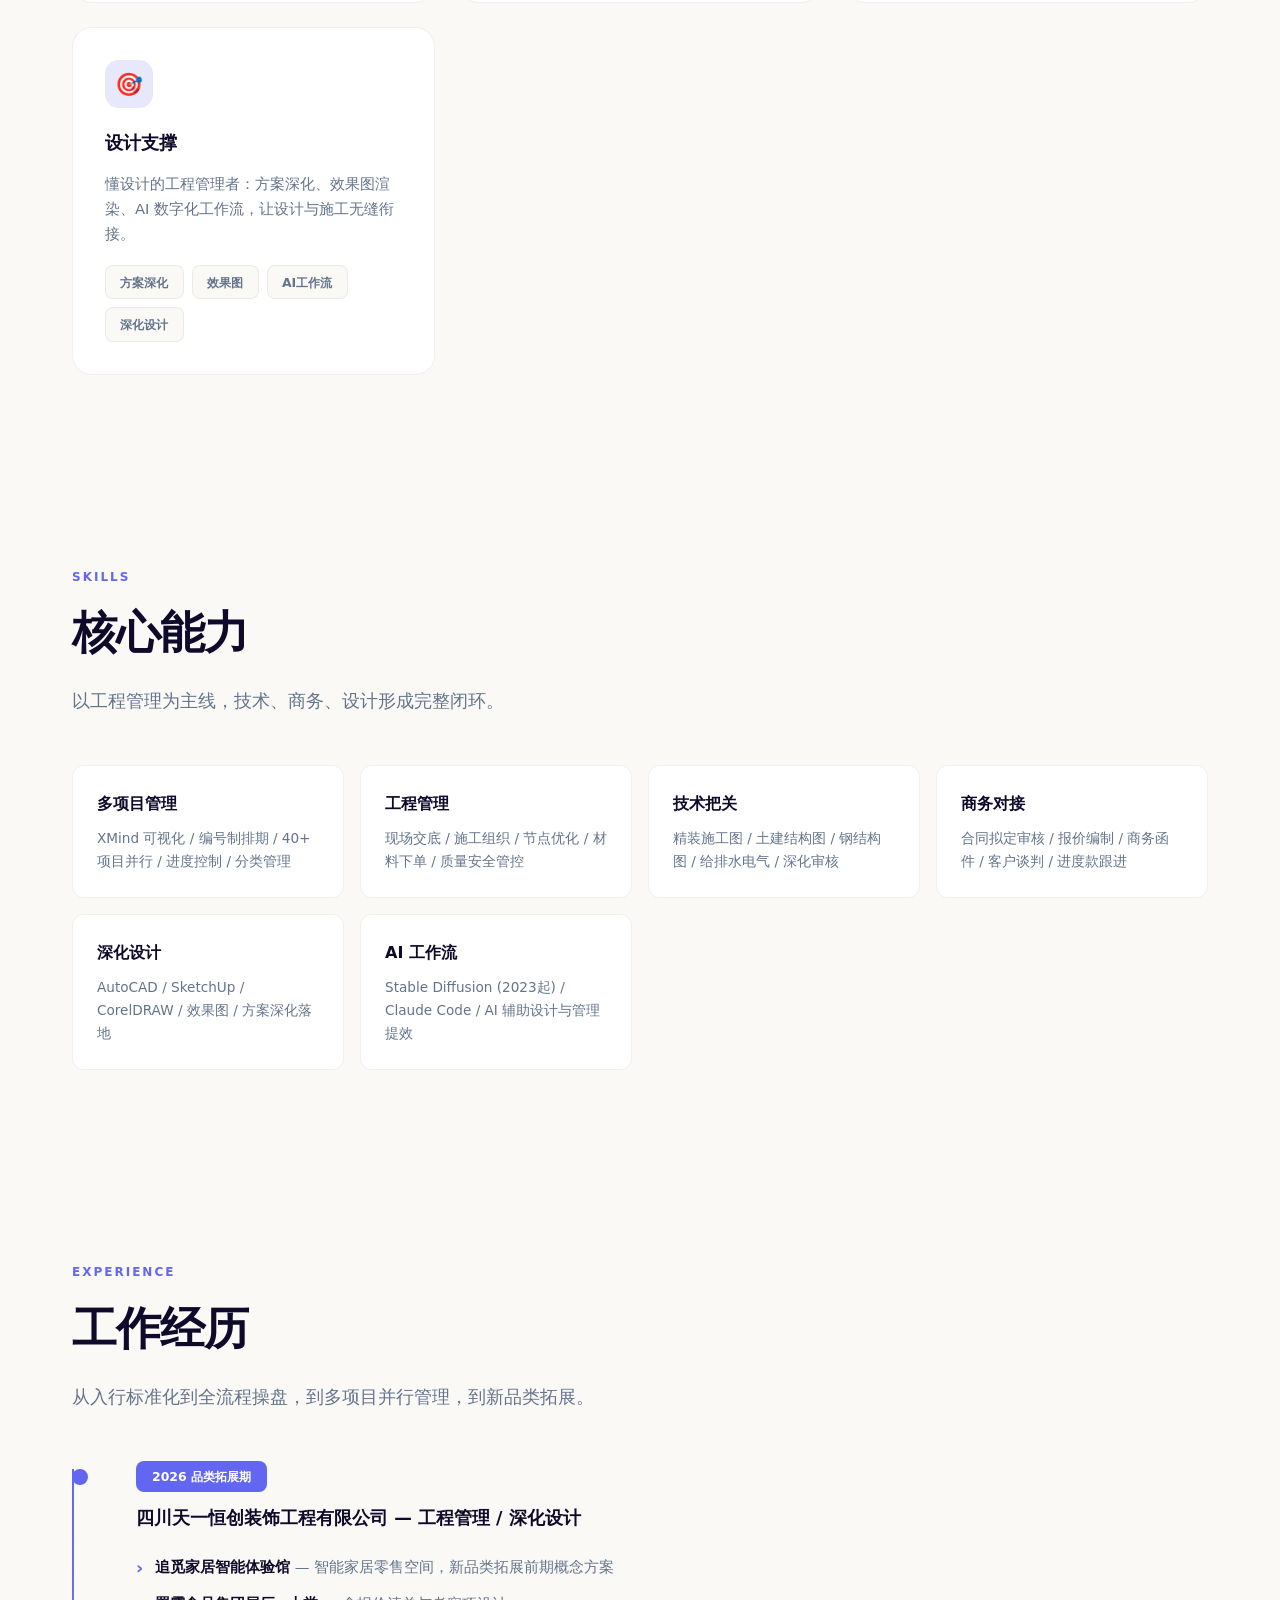
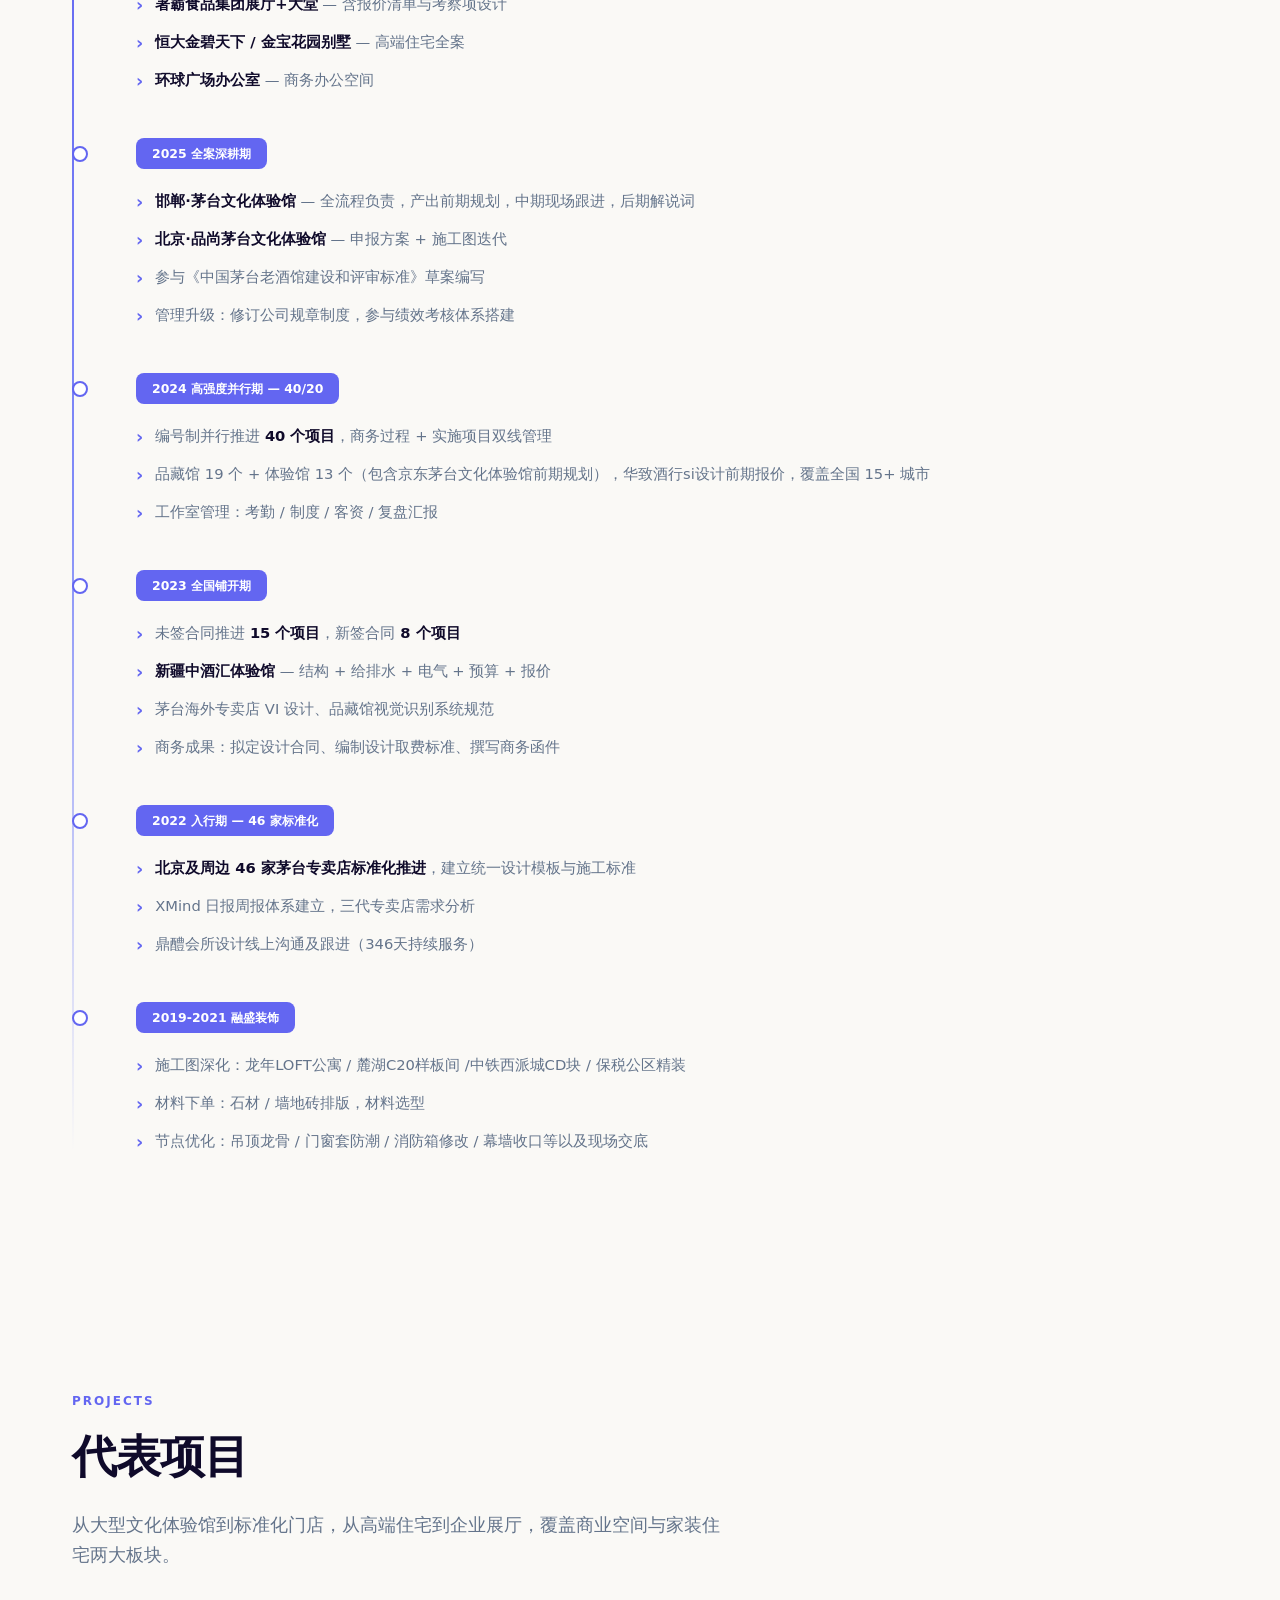
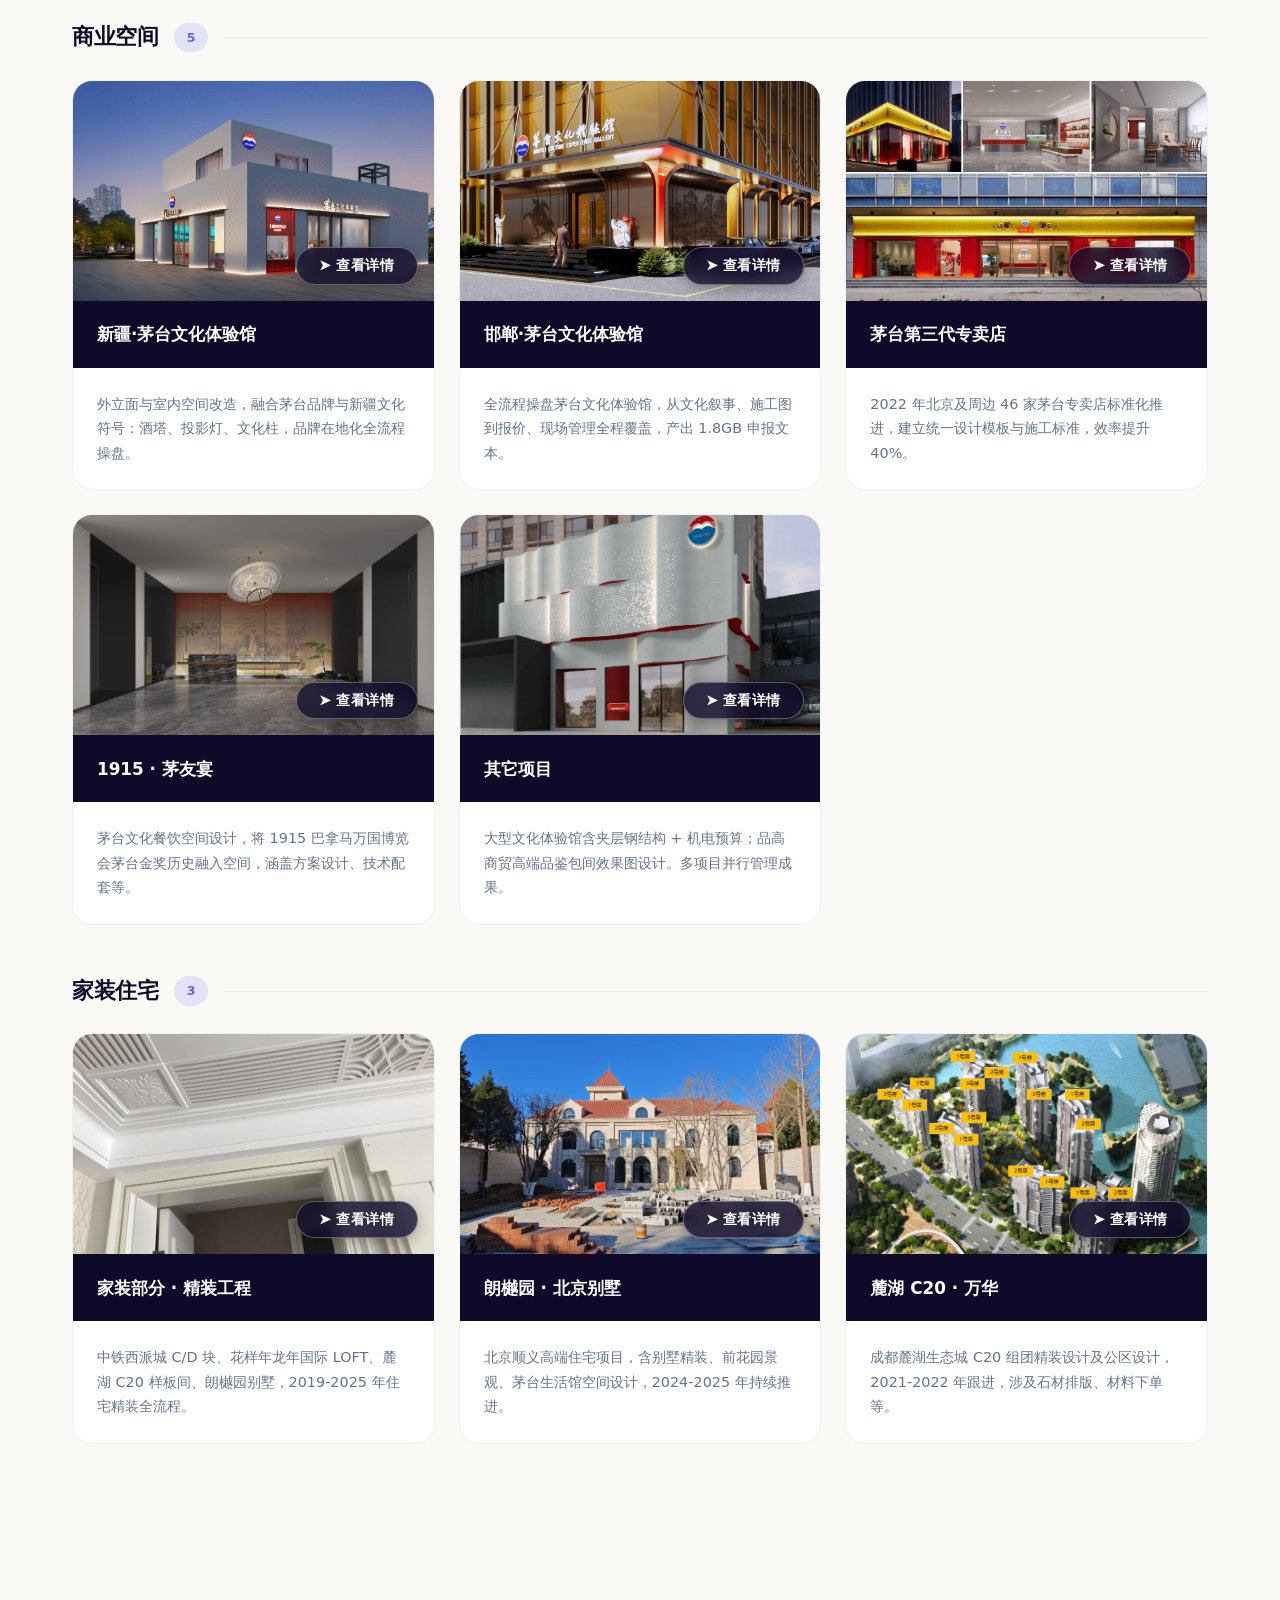
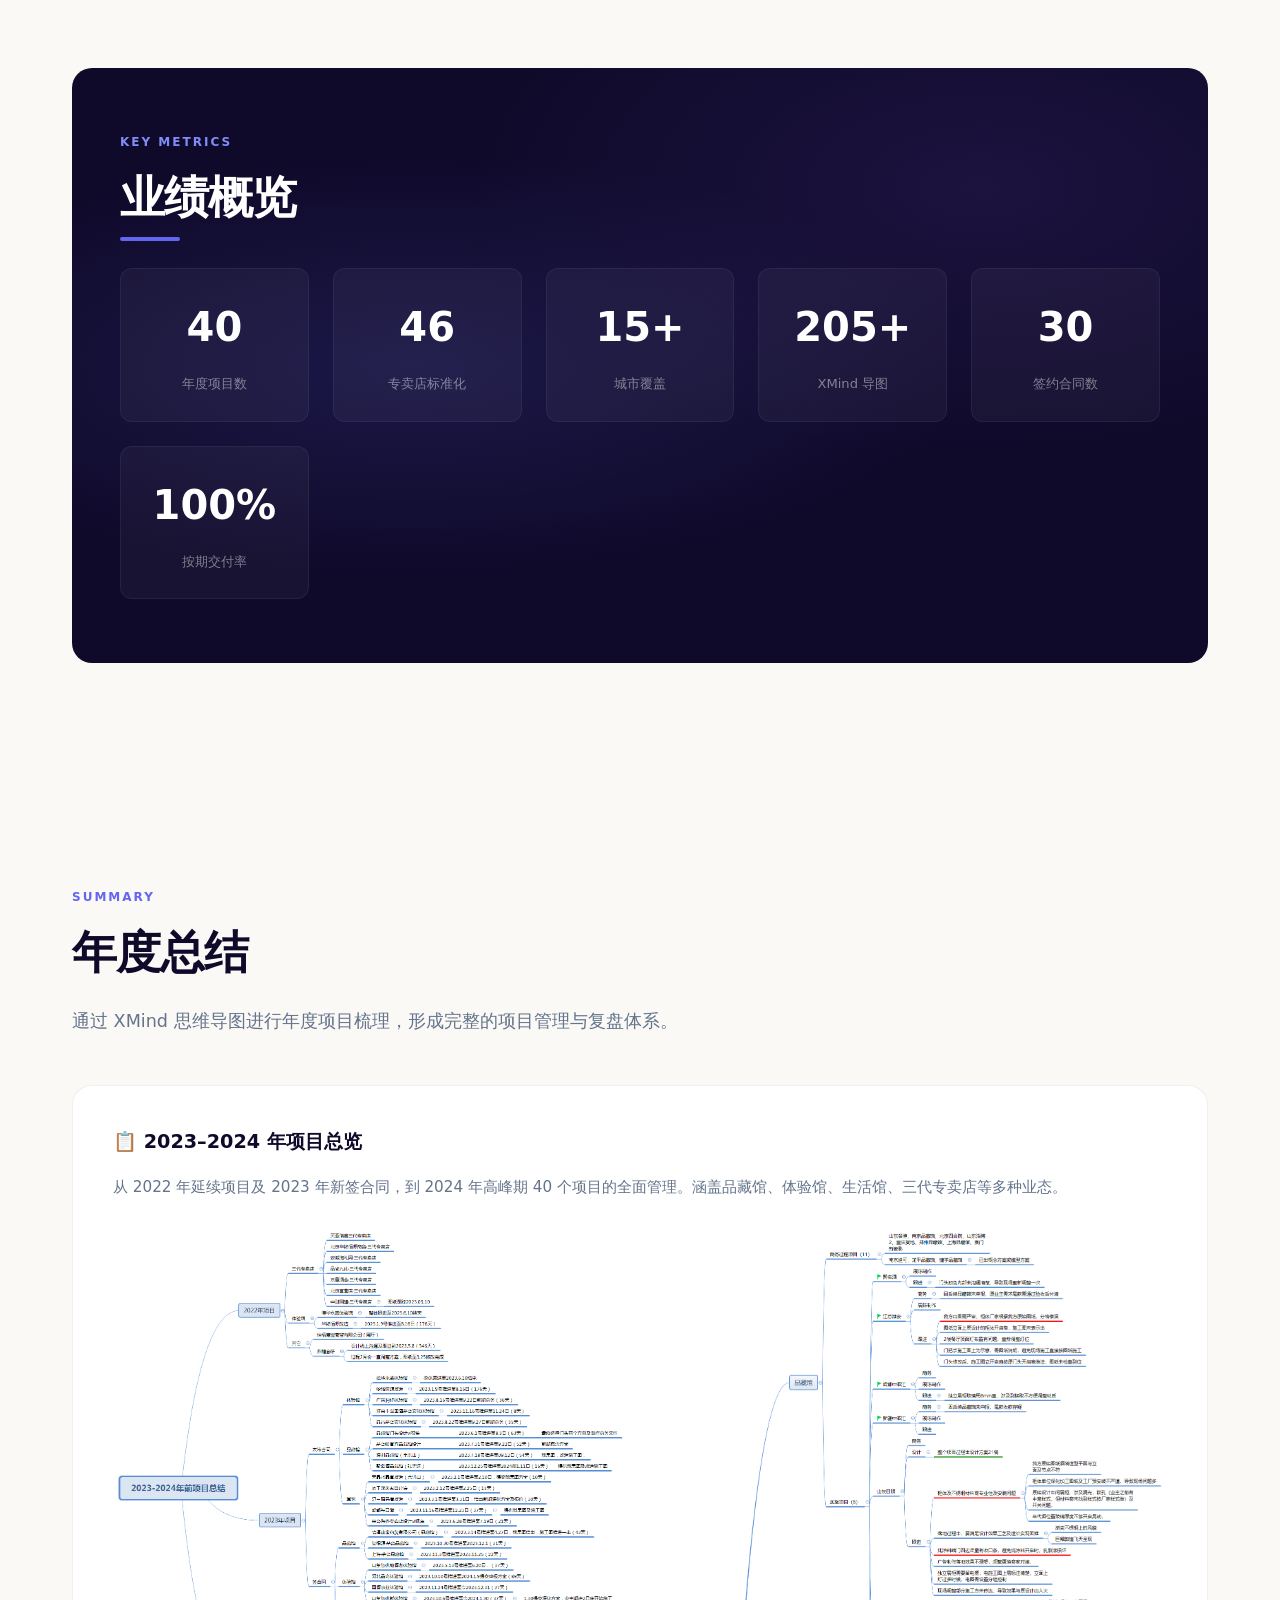
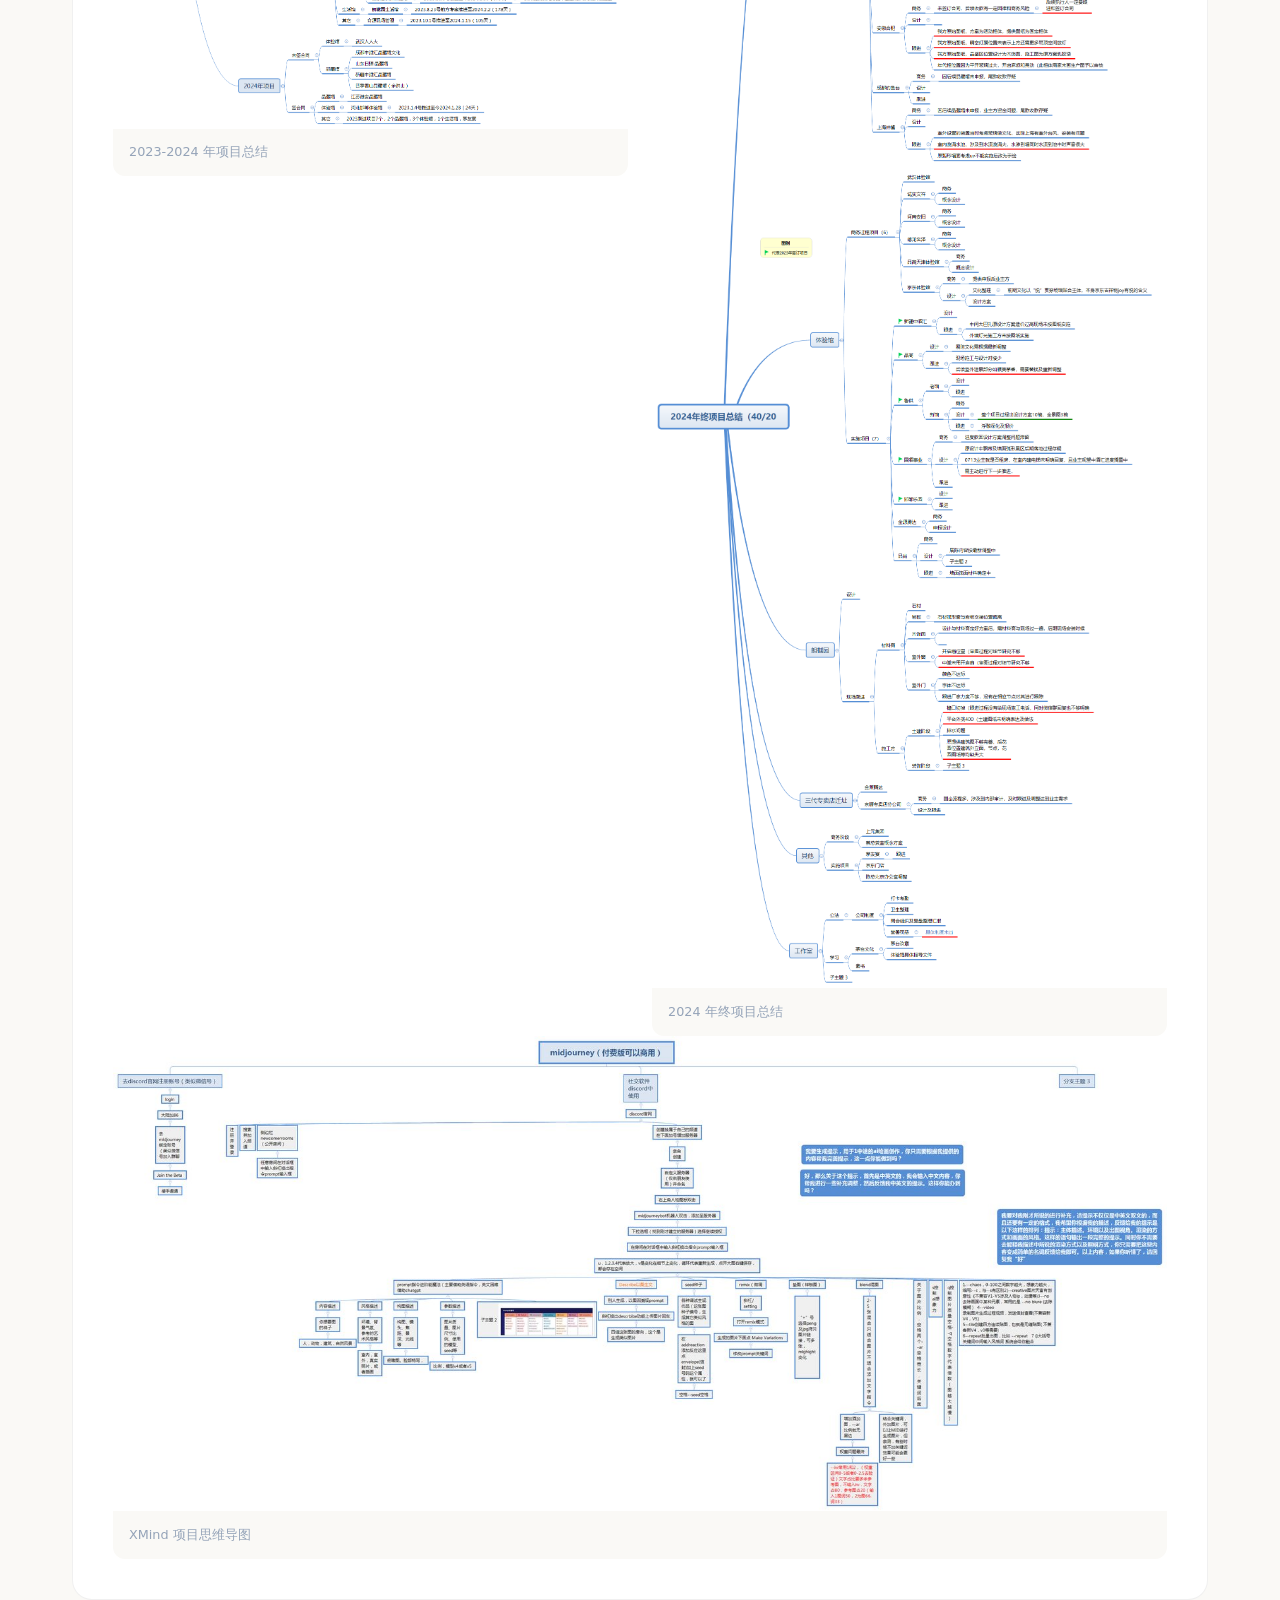
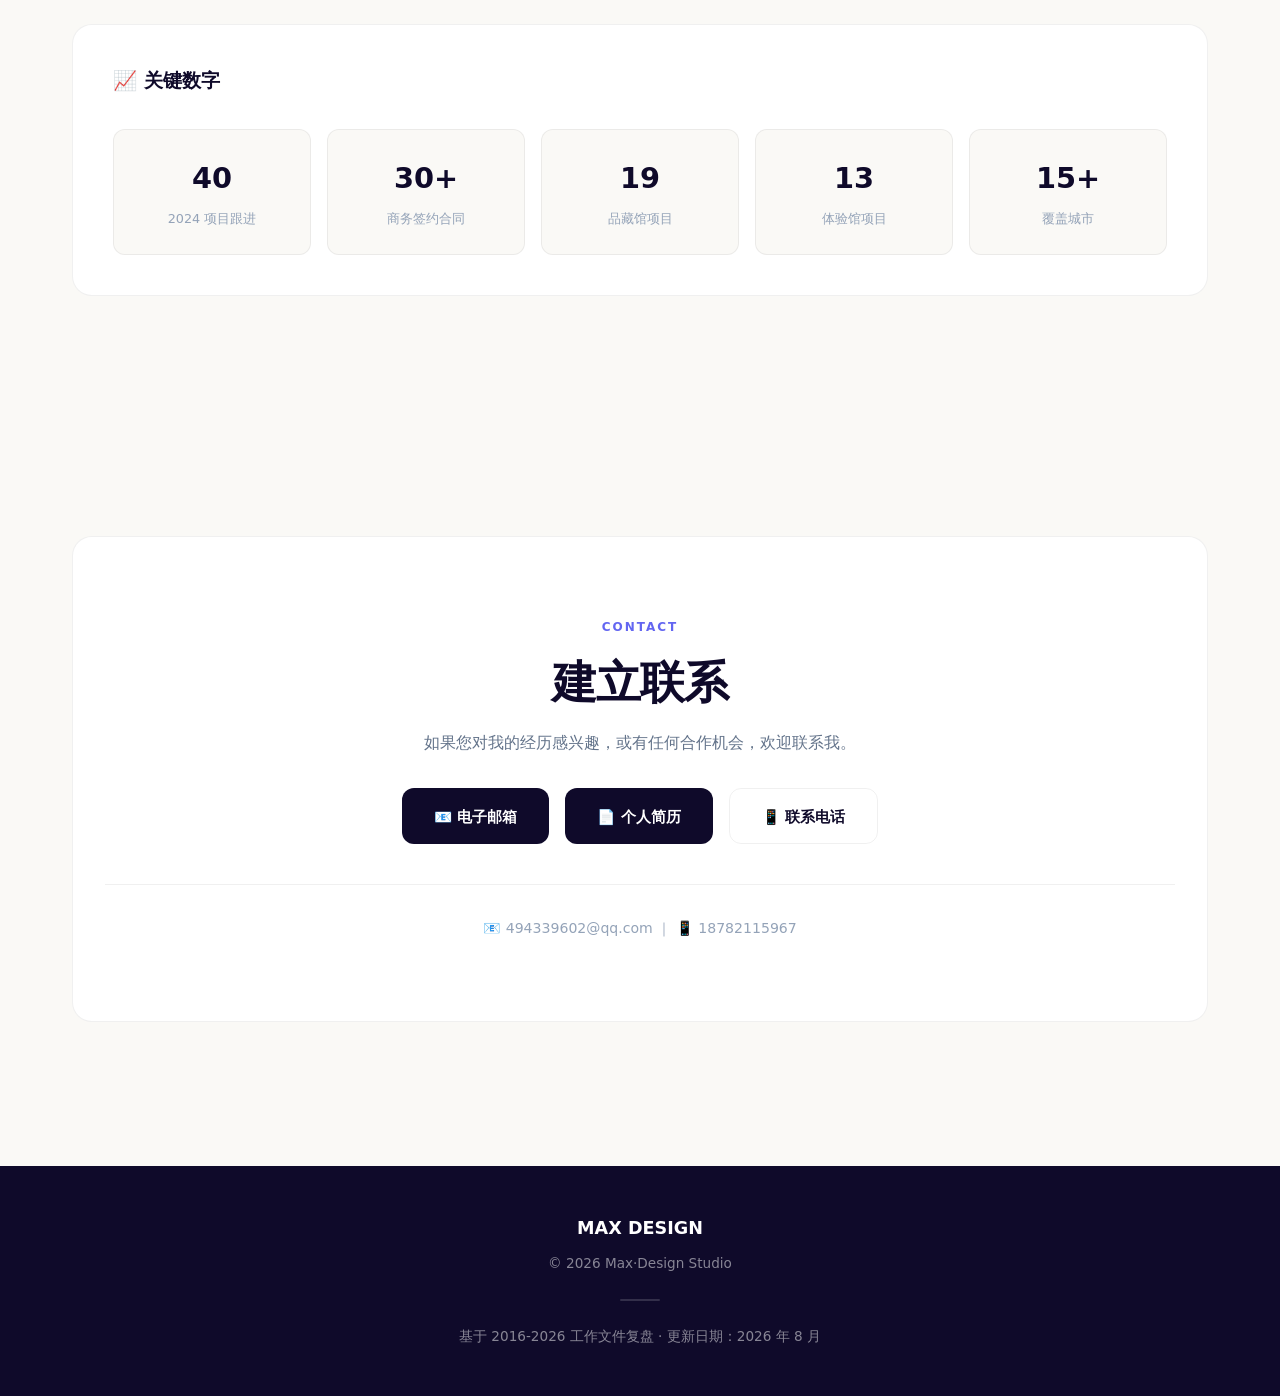
==== commit 4e16ead8: "新增新疆·茅台文化体验馆项目页：品牌在地化改造，商业空间分组加卡片(4→5)" ====
--- a/index.html
+++ b/index.html
@@ -391,8 +391,20 @@
 
         <!-- 商业空间 -->
         <div class="project-group">
-            <div class="project-group-title">商业空间 <span class="gcount">4</span></div>
+            <div class="project-group-title">商业空间 <span class="gcount">5</span></div>
             <div class="projects-grid">
+            <div class="project-card" onclick="window.open('项目/新疆茅台文化体验馆/index.html','_blank')" style="cursor:pointer;">
+                <div class="project-img-wrap">
+                    <img src="images/新疆茅台文化体验馆/1.png" alt="新疆茅台文化体验馆" class="project-img" onerror="this.style.opacity=0">
+                <button class="detail-btn">➤ 查看详情</button>
+                </div>
+                <div class="project-header">
+                    <h3>新疆·茅台文化体验馆</h3>
+                </div>
+                <div class="project-body">
+                    <p>外立面与室内空间改造，融合茅台品牌与新疆文化符号：酒塔、投影灯、文化柱，品牌在地化全流程操盘。</p>
+                </div>
+            </div>
             <div class="project-card" onclick="window.open('项目/邯郸茅台文化体验馆/index.html','_blank')" style="cursor:pointer;">
                 <div class="project-img-wrap">
                     <img src="images/邯郸茅台文化体验馆/1.png" alt="邯郸茅台文化体验馆" class="project-img" onerror="this.style.opacity=0">
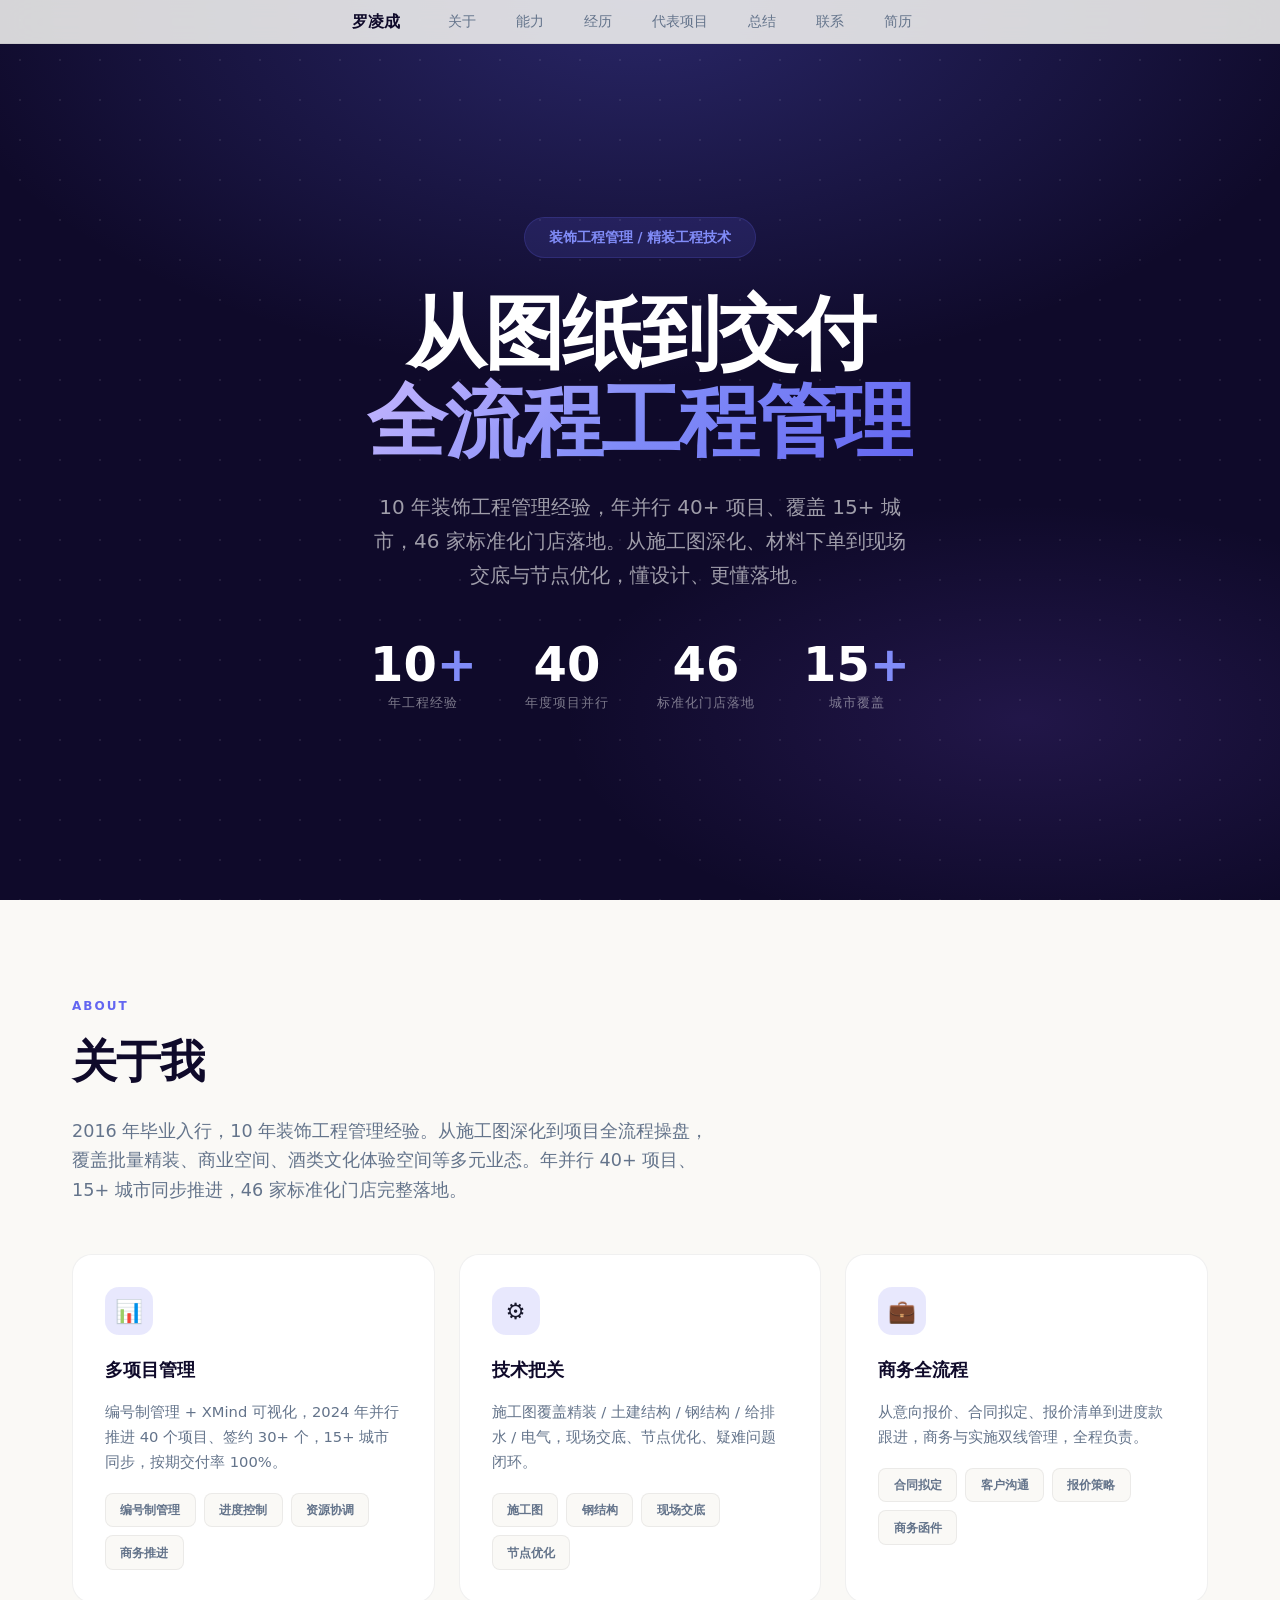
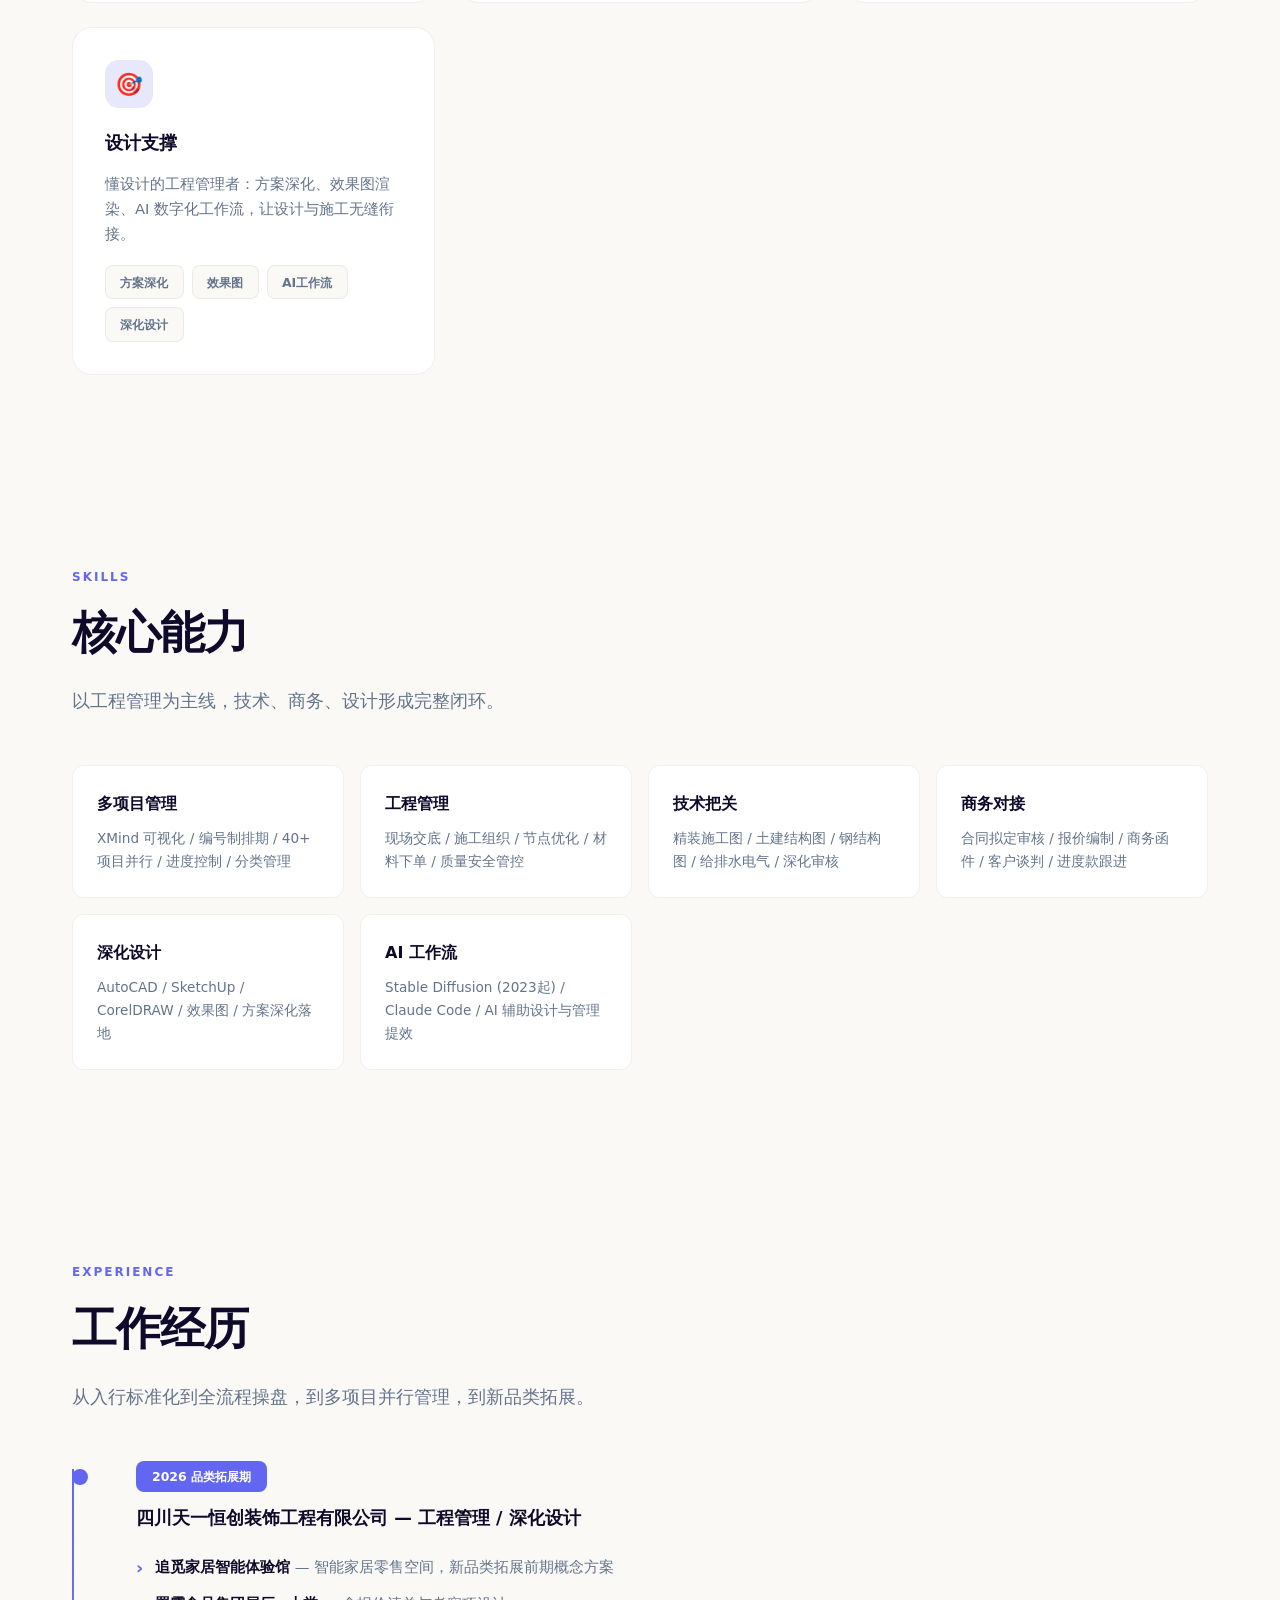
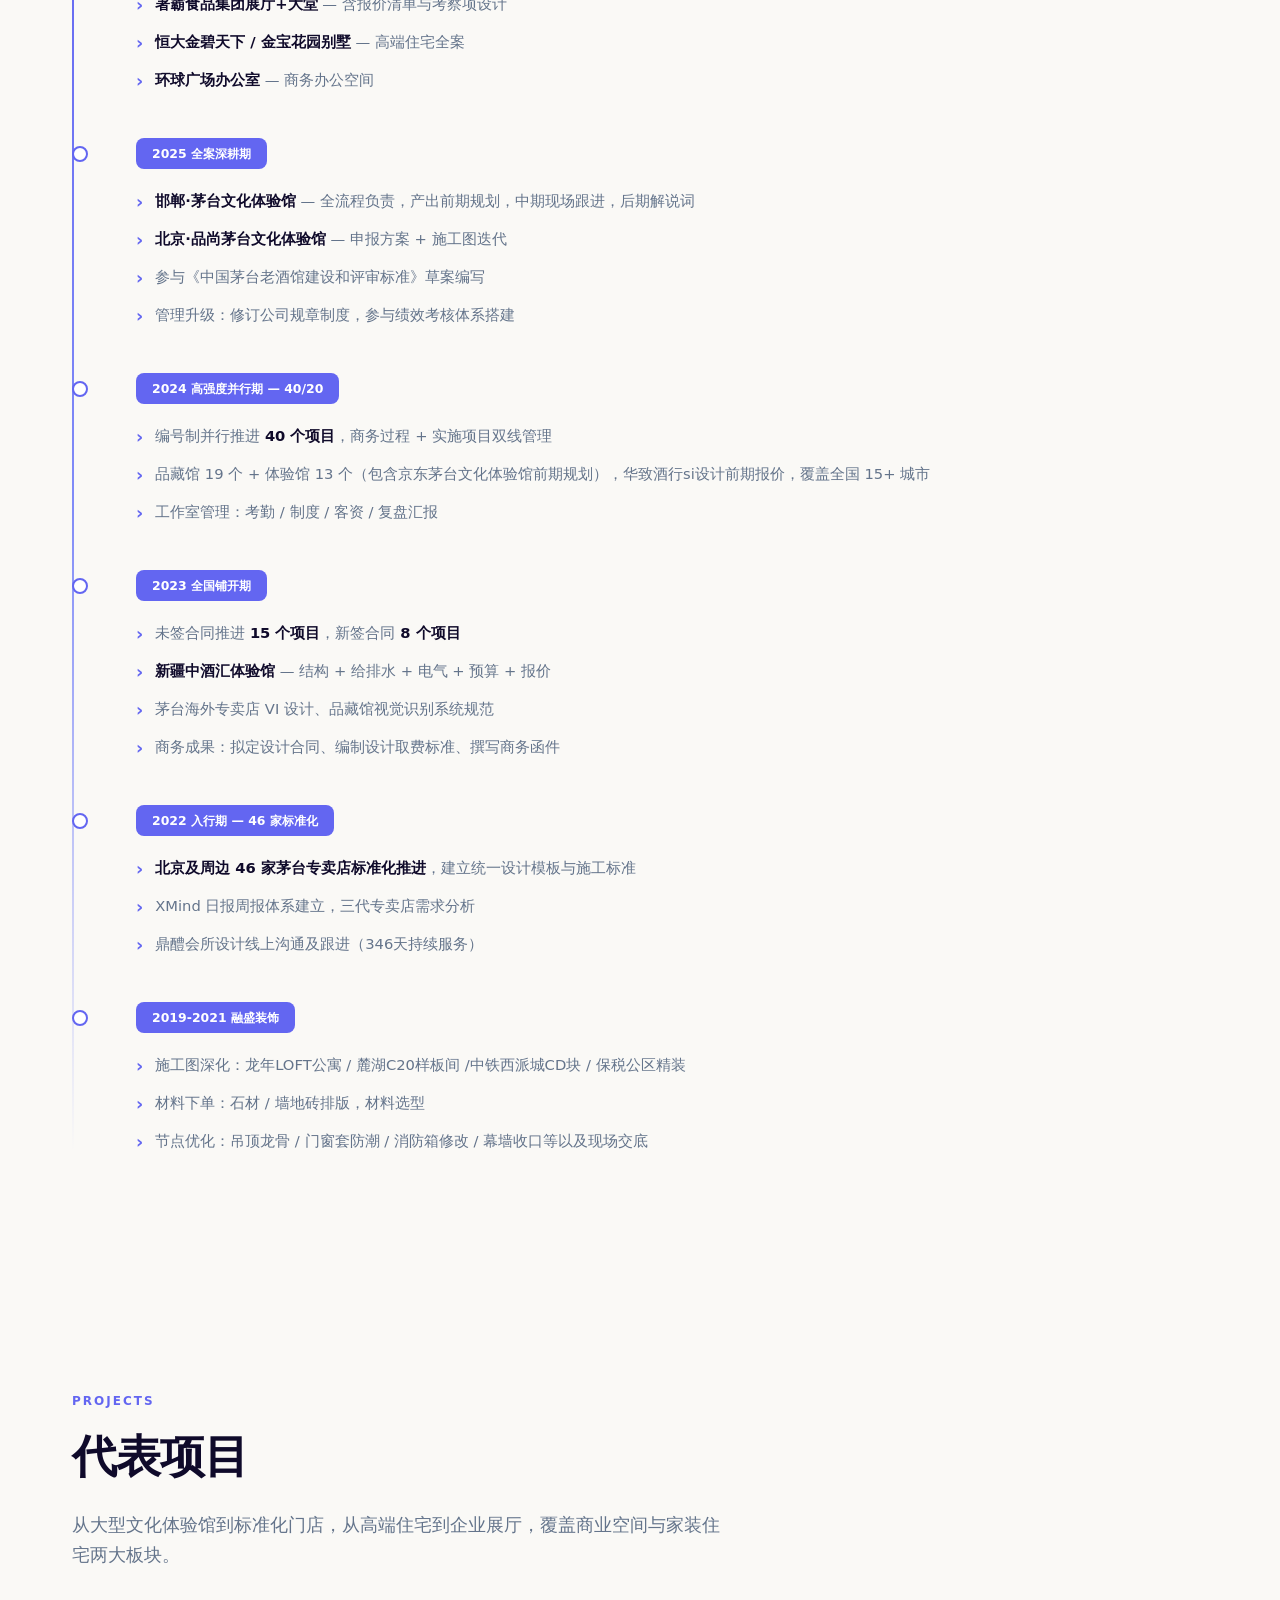
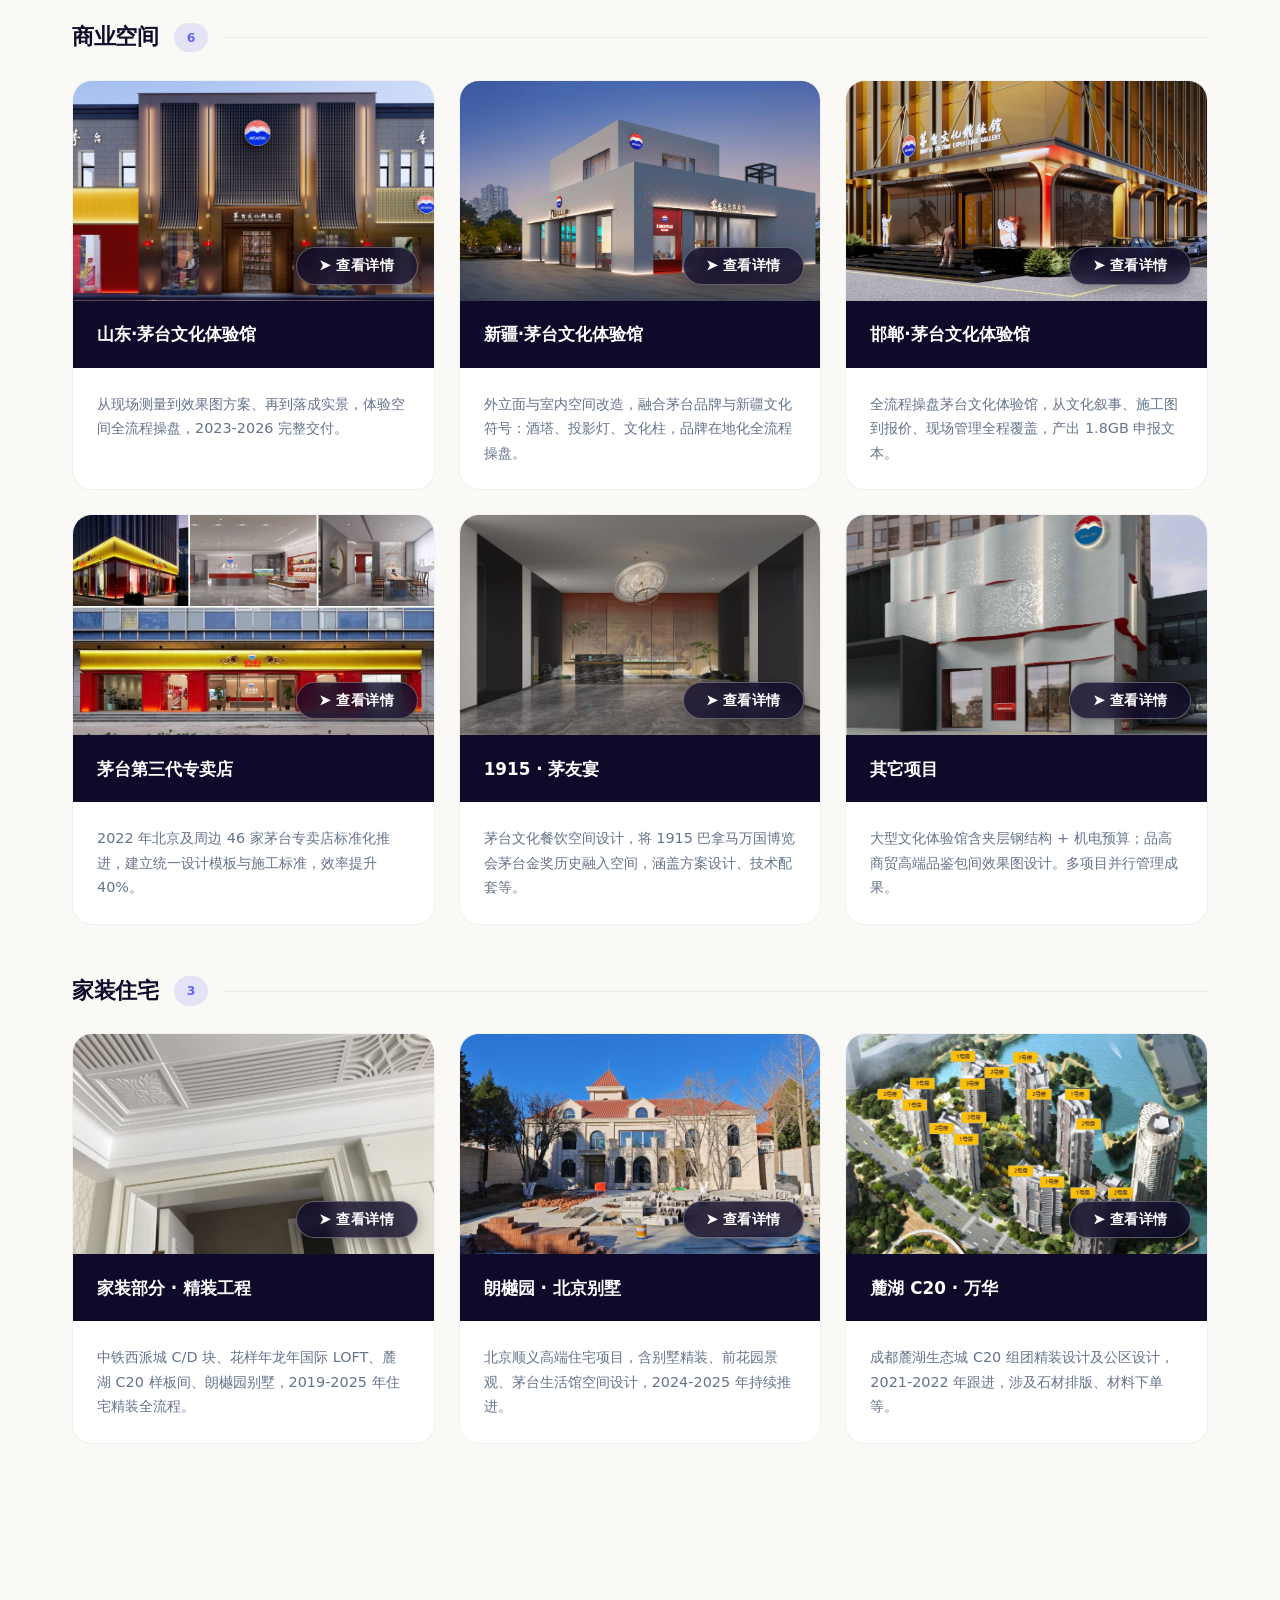
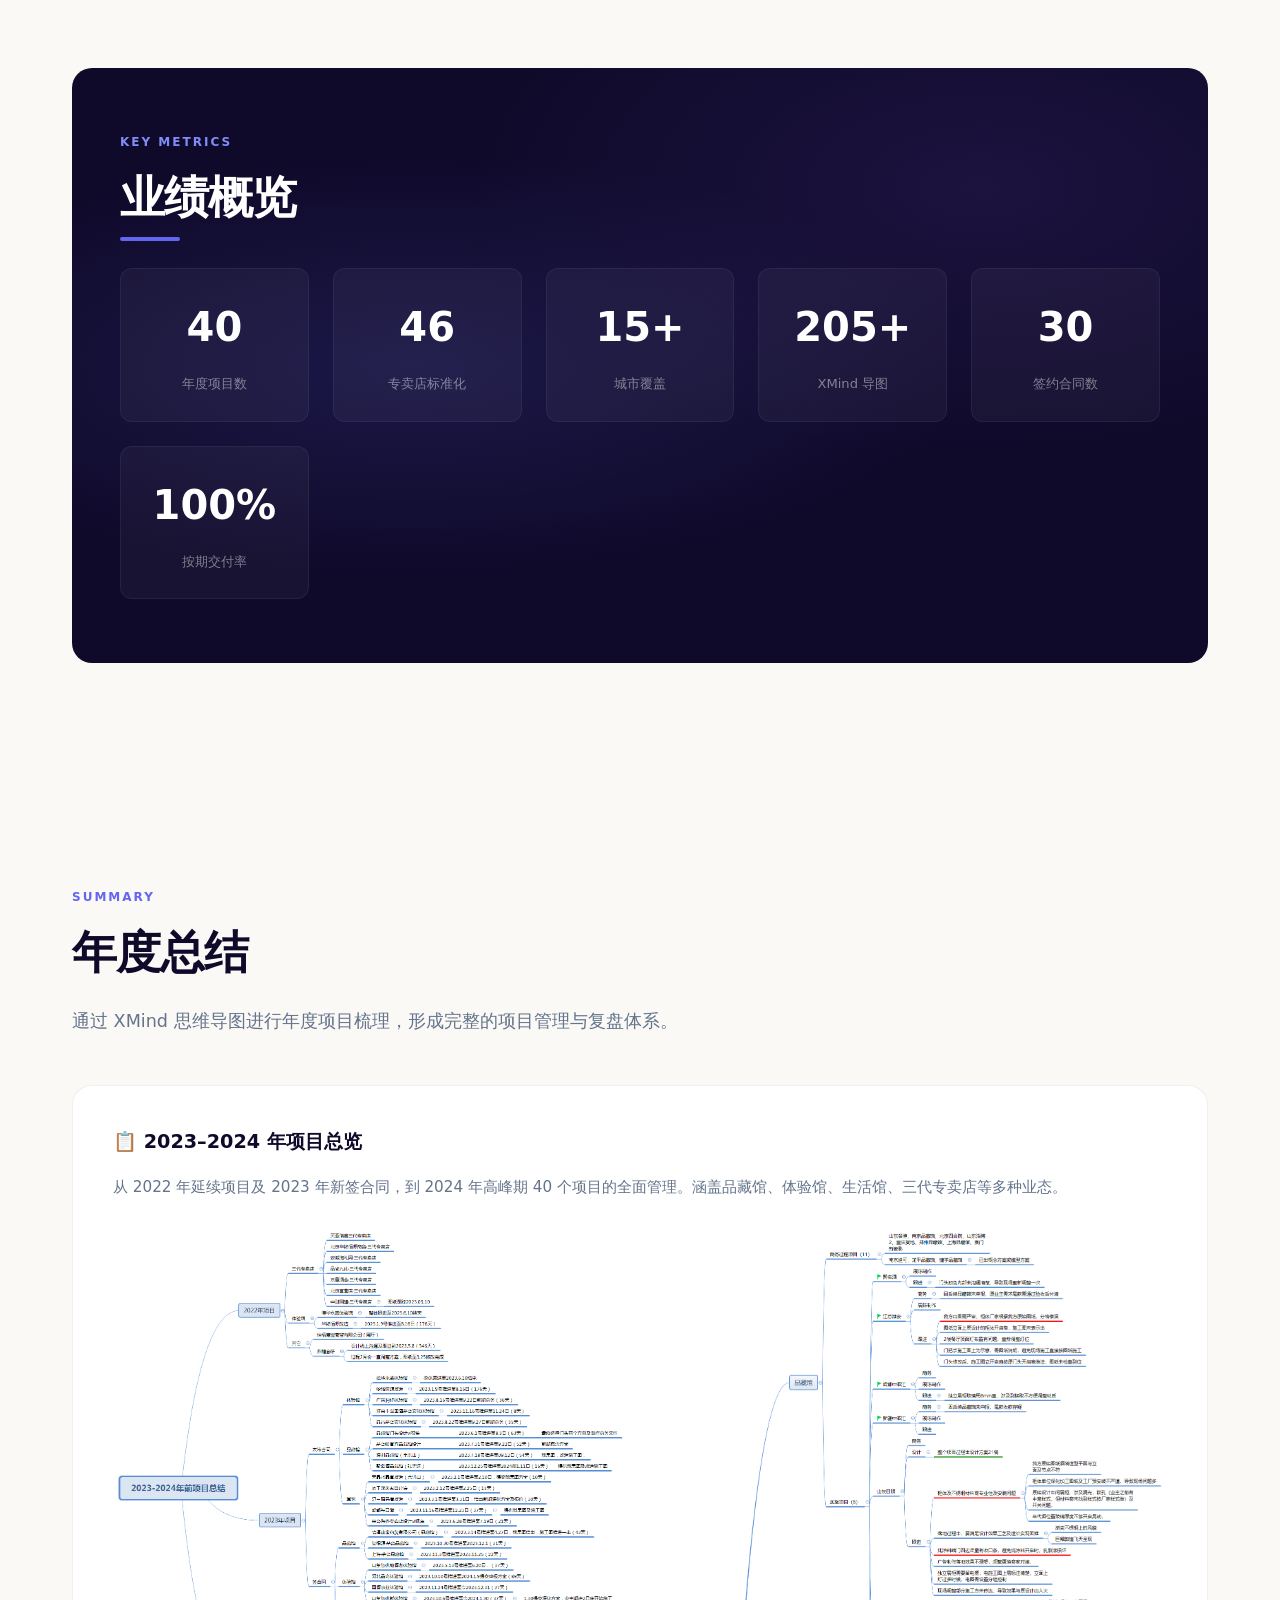
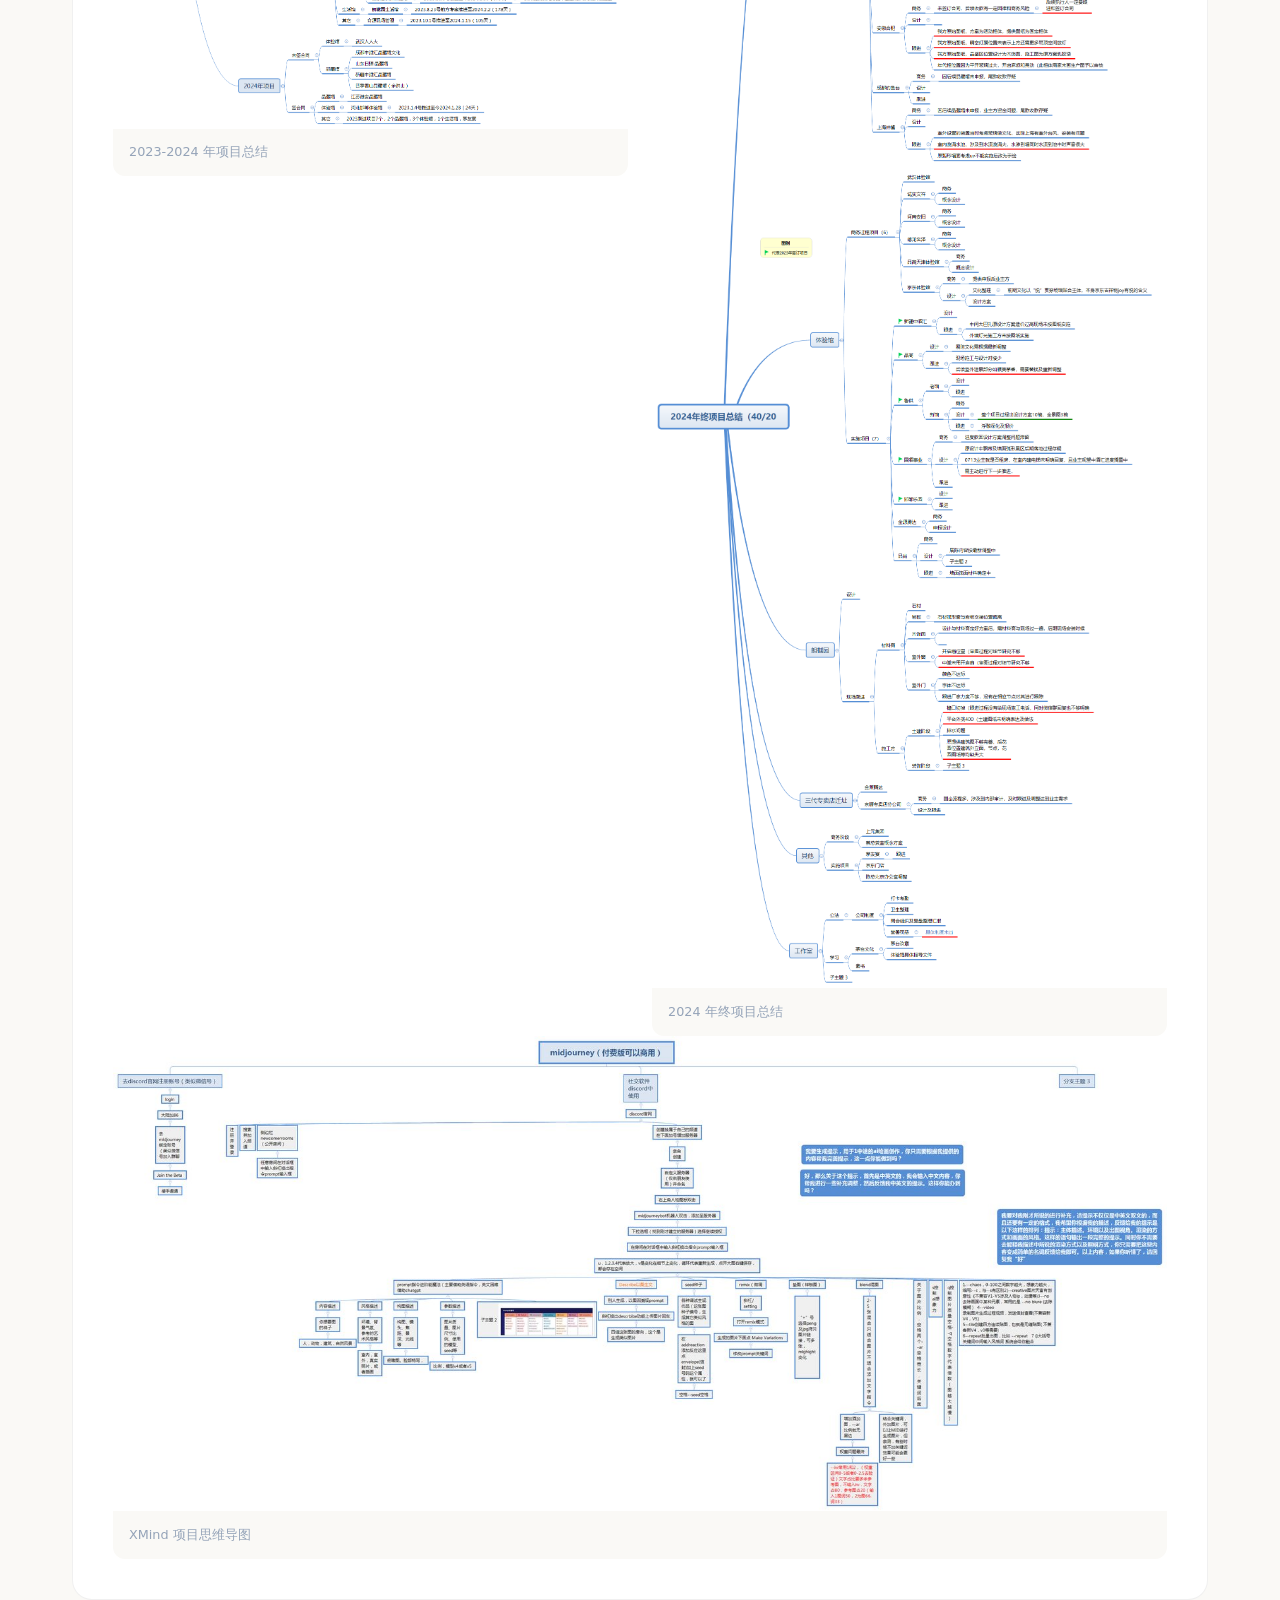
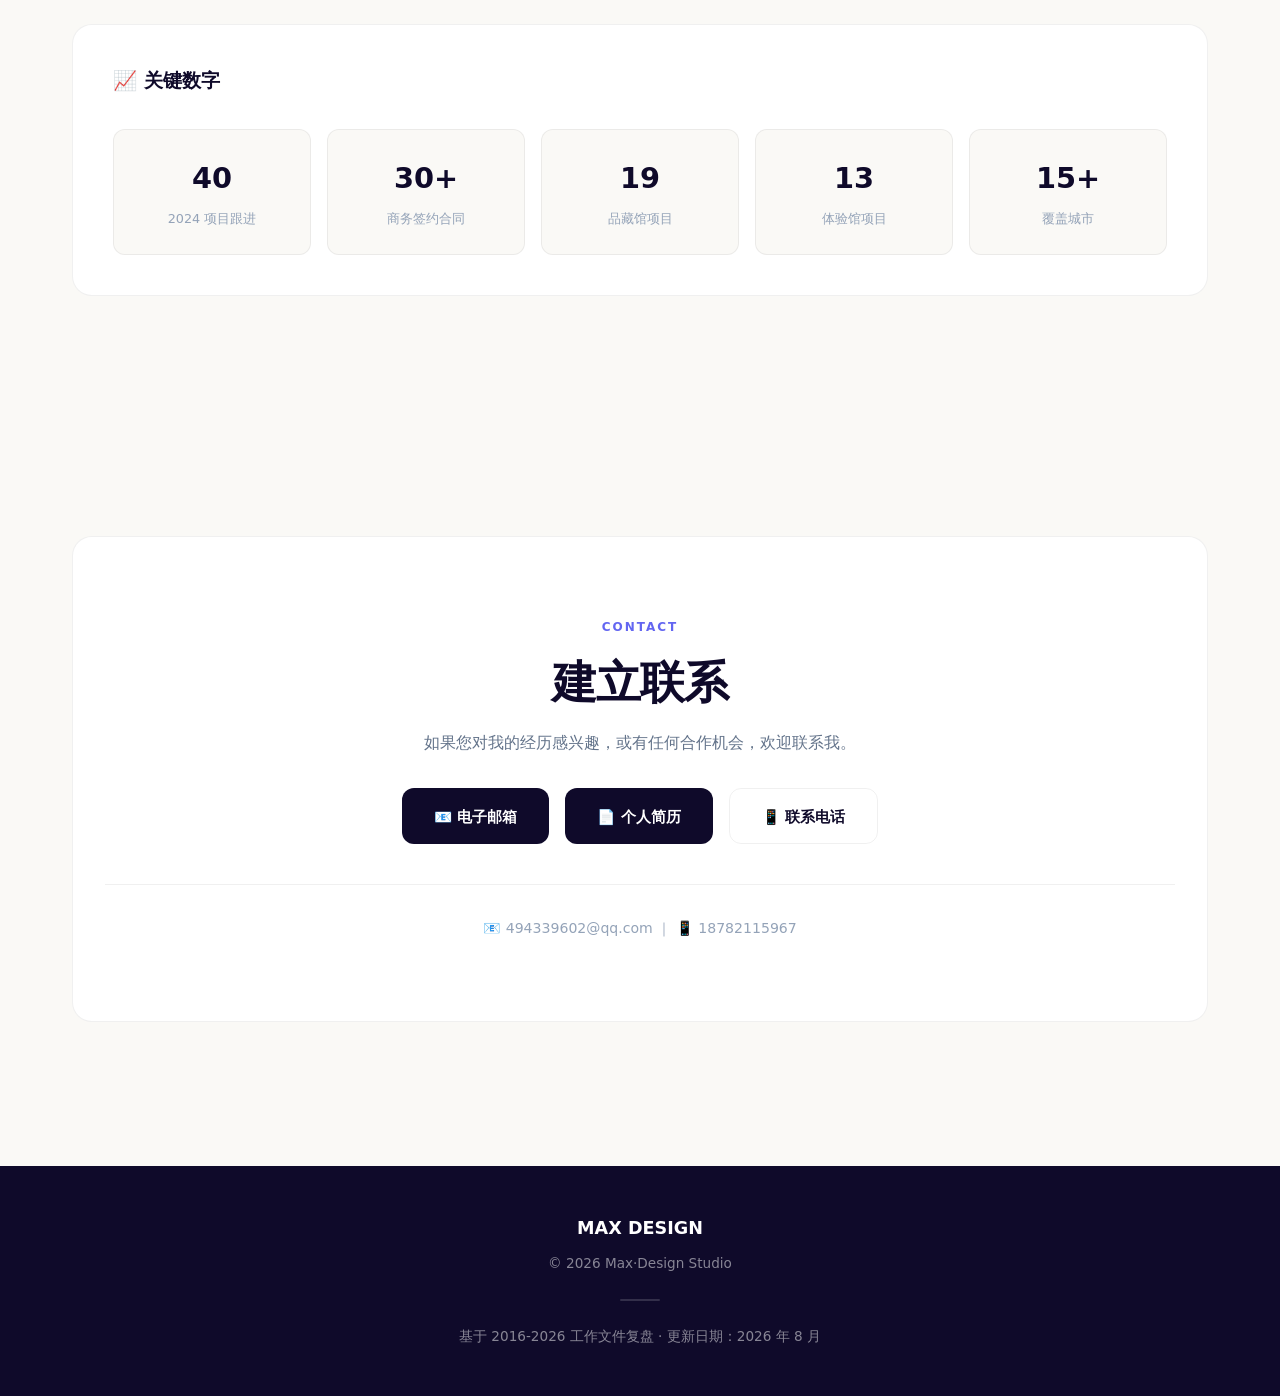
==== commit 58c60f70: "新增山东·茅台文化体验馆项目页：体验空间全流程操盘，商业空间分组加卡片(5→6)" ====
--- a/index.html
+++ b/index.html
@@ -391,8 +391,20 @@
 
         <!-- 商业空间 -->
         <div class="project-group">
-            <div class="project-group-title">商业空间 <span class="gcount">5</span></div>
+            <div class="project-group-title">商业空间 <span class="gcount">6</span></div>
             <div class="projects-grid">
+            <div class="project-card" onclick="window.open('项目/山东茅台文化体验馆/index.html','_blank')" style="cursor:pointer;">
+                <div class="project-img-wrap">
+                    <img src="images/山东茅台文化体验馆/1.png" alt="山东茅台文化体验馆" class="project-img" onerror="this.style.opacity=0">
+                <button class="detail-btn">➤ 查看详情</button>
+                </div>
+                <div class="project-header">
+                    <h3>山东·茅台文化体验馆</h3>
+                </div>
+                <div class="project-body">
+                    <p>从现场测量到效果图方案、再到落成实景，体验空间全流程操盘，2023-2026 完整交付。</p>
+                </div>
+            </div>
             <div class="project-card" onclick="window.open('项目/新疆茅台文化体验馆/index.html','_blank')" style="cursor:pointer;">
                 <div class="project-img-wrap">
                     <img src="images/新疆茅台文化体验馆/1.png" alt="新疆茅台文化体验馆" class="project-img" onerror="this.style.opacity=0">
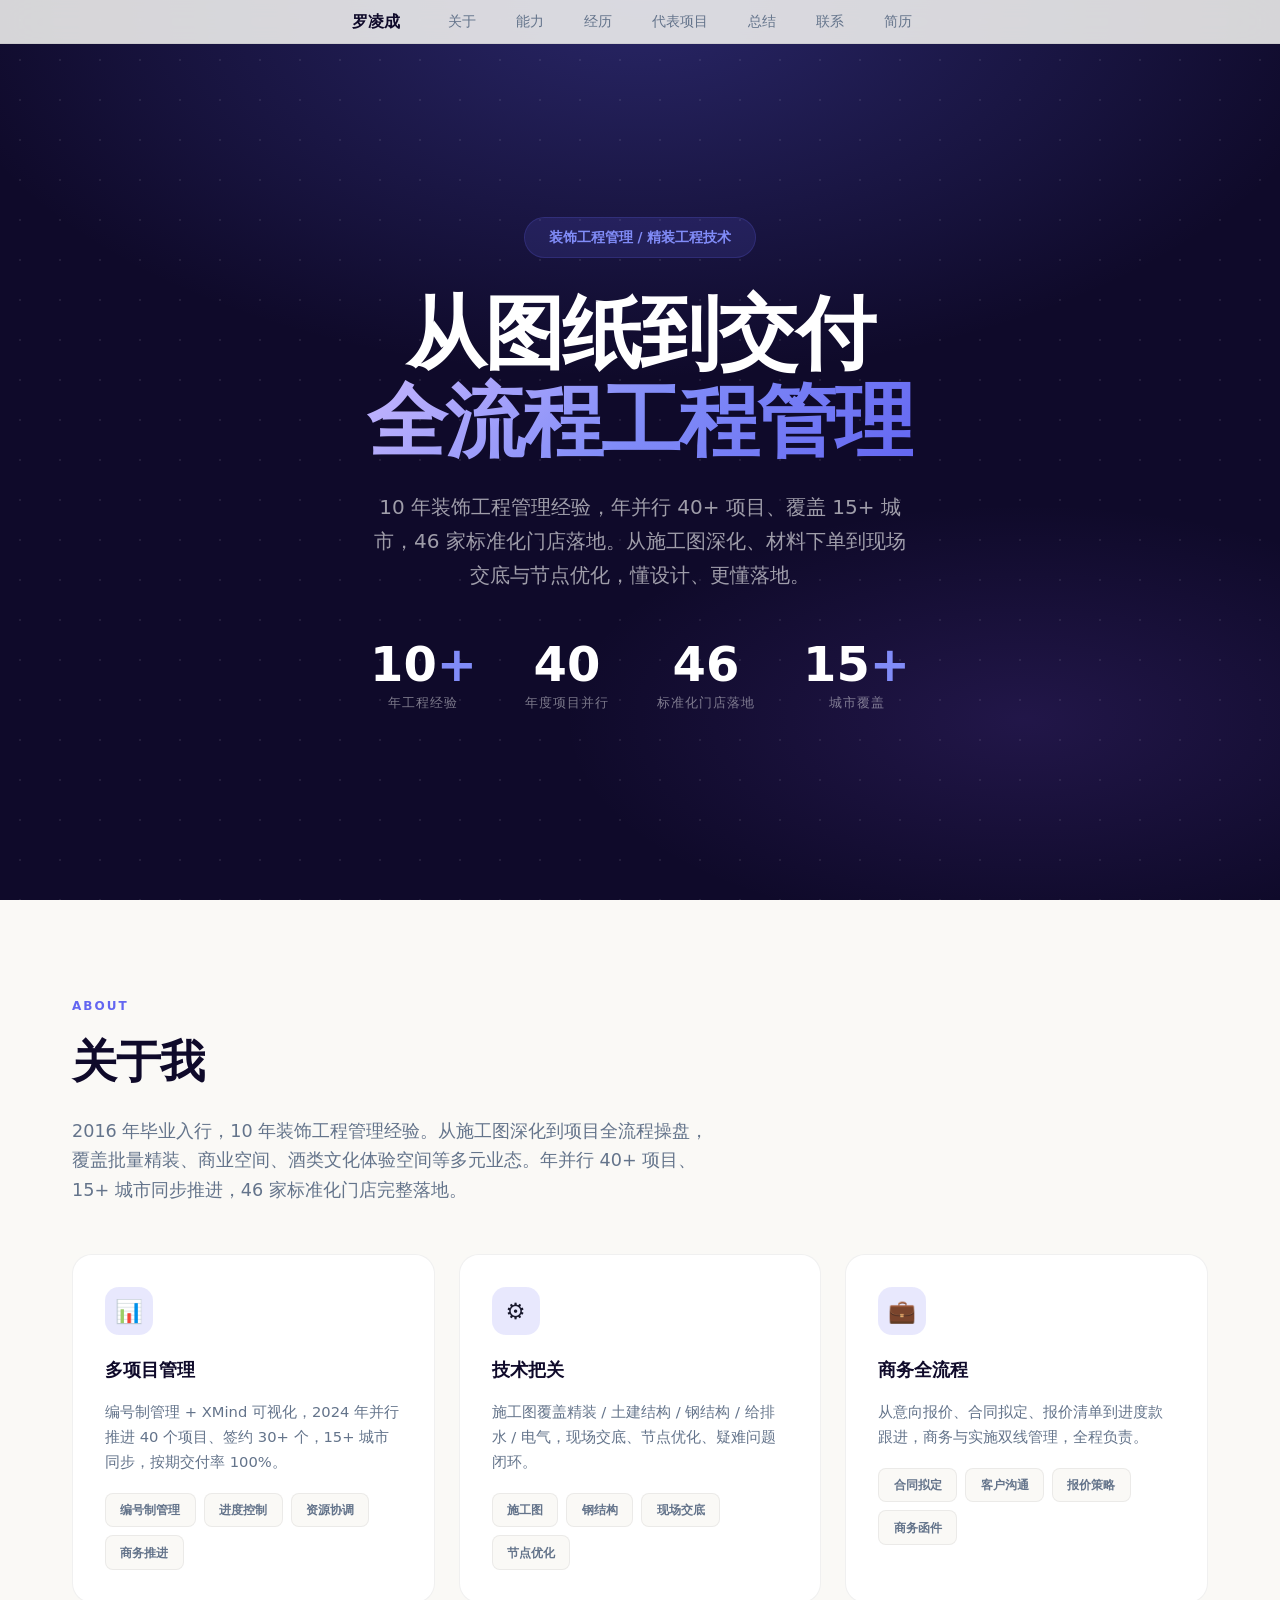
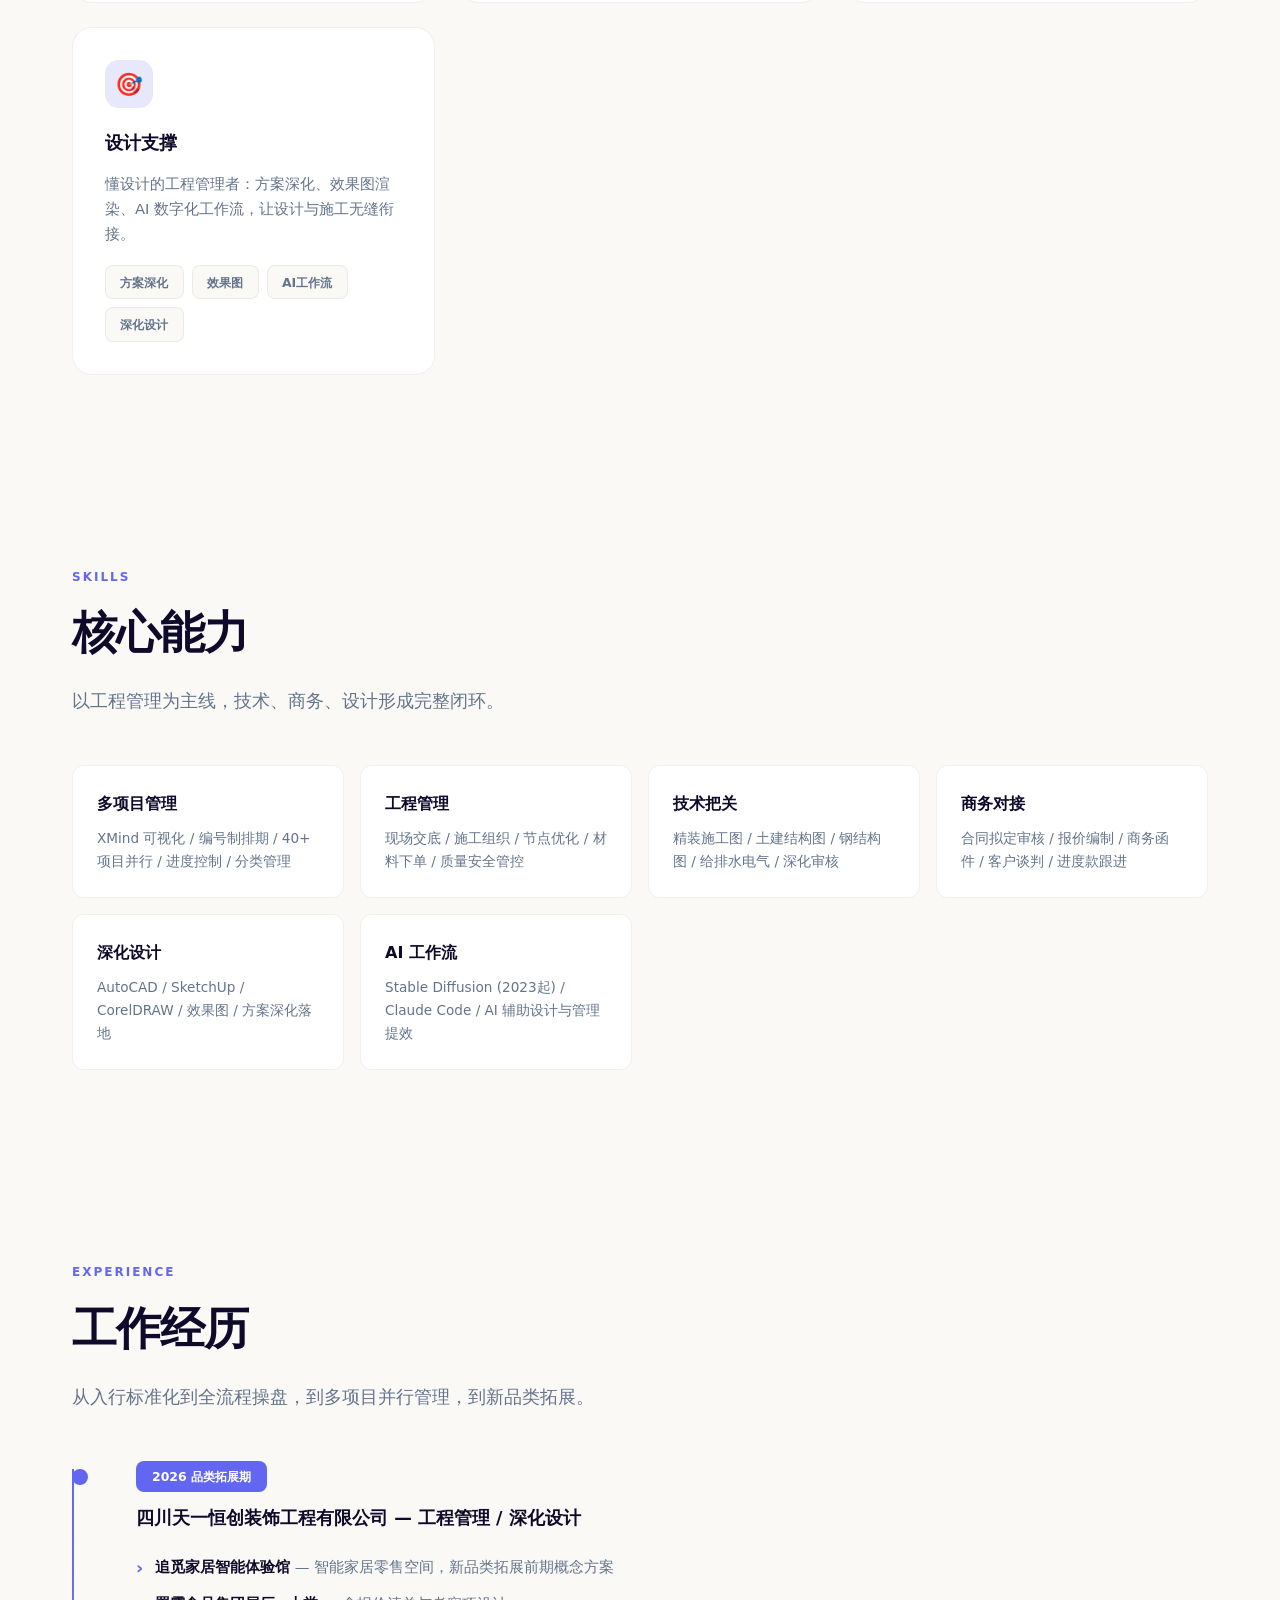
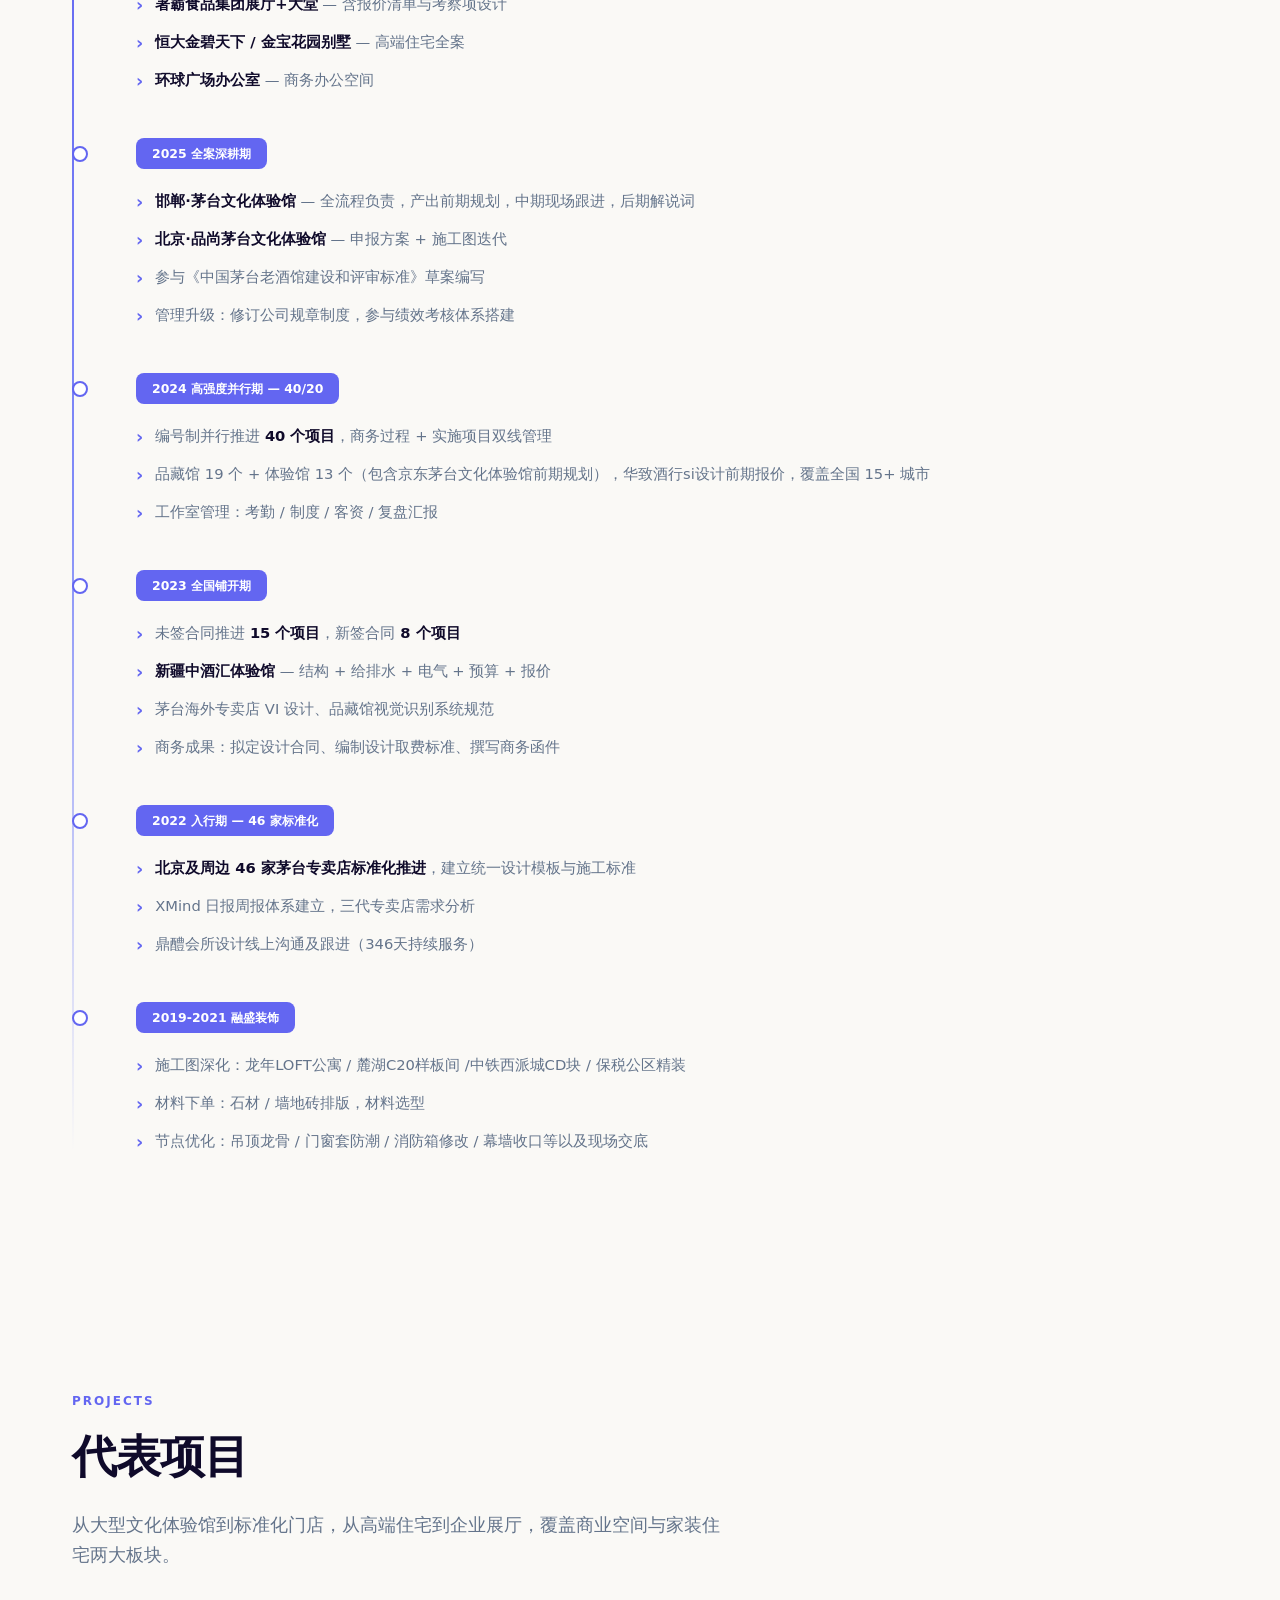
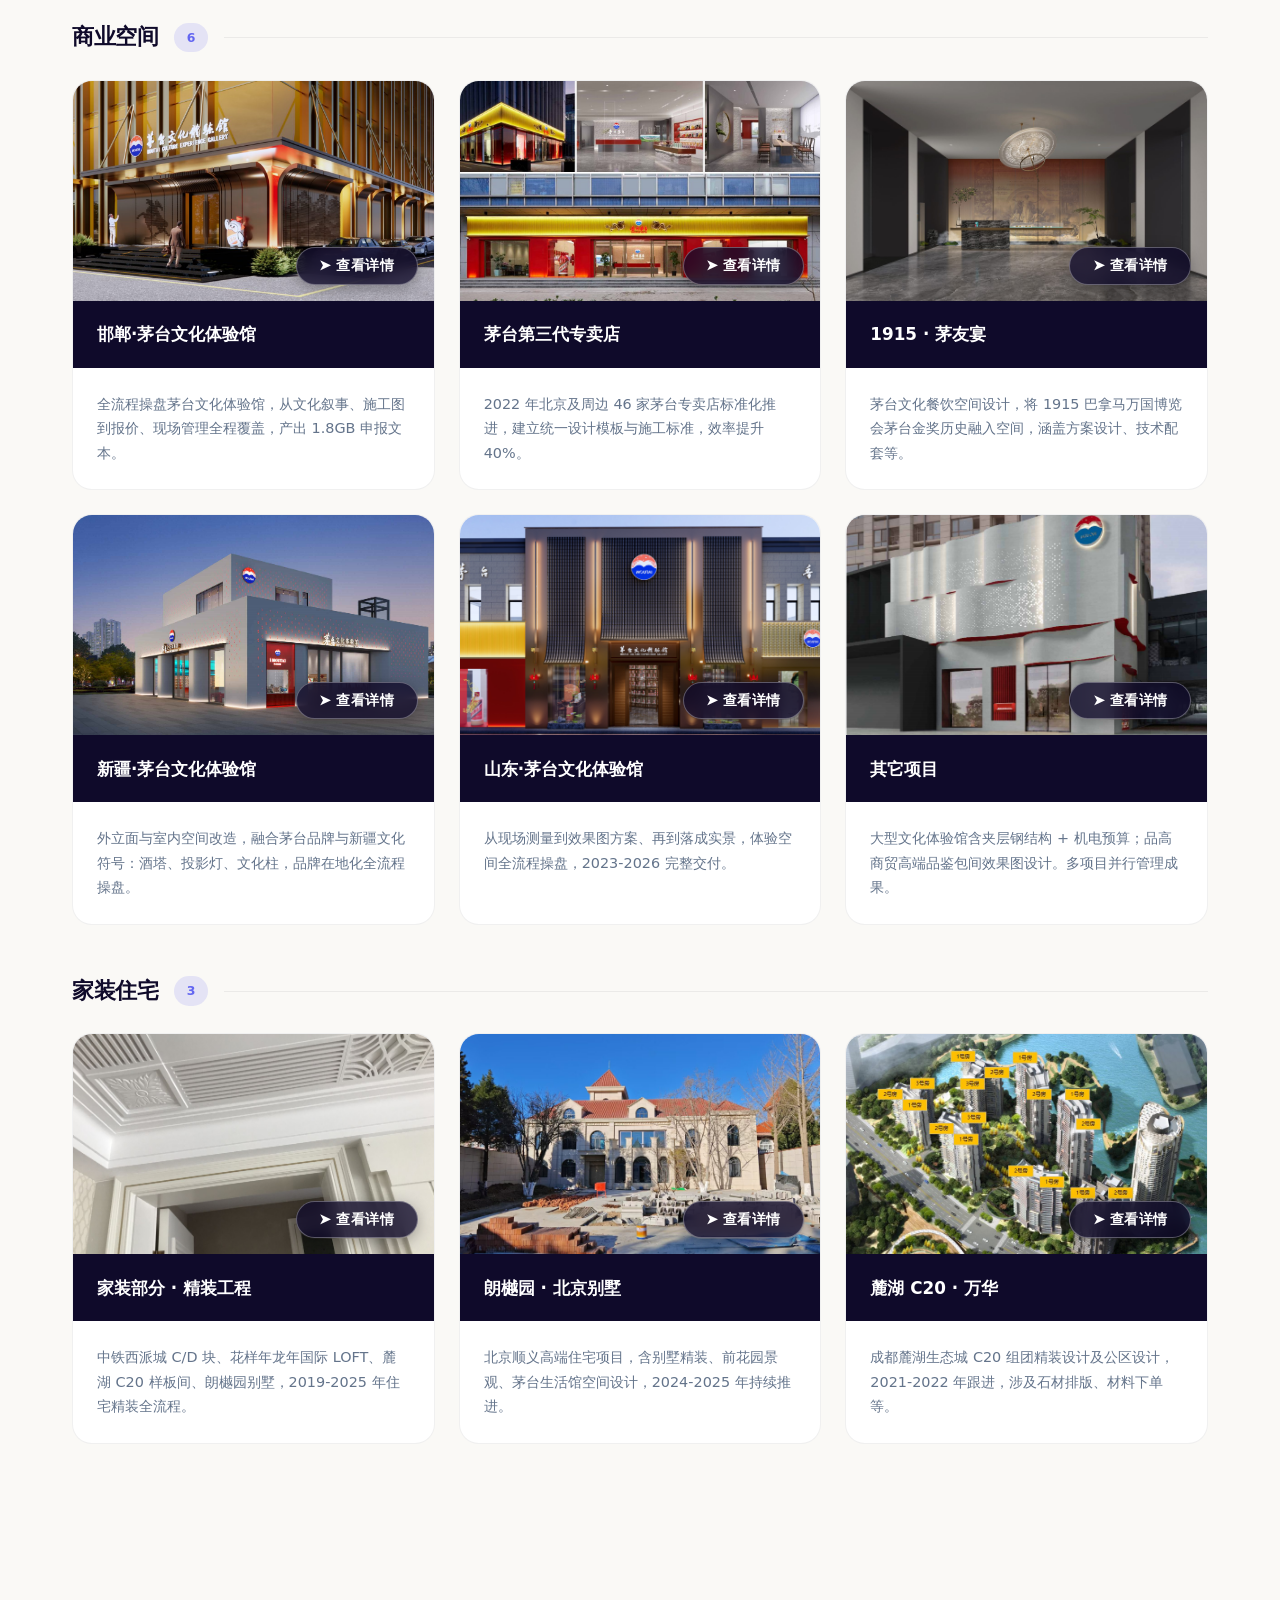
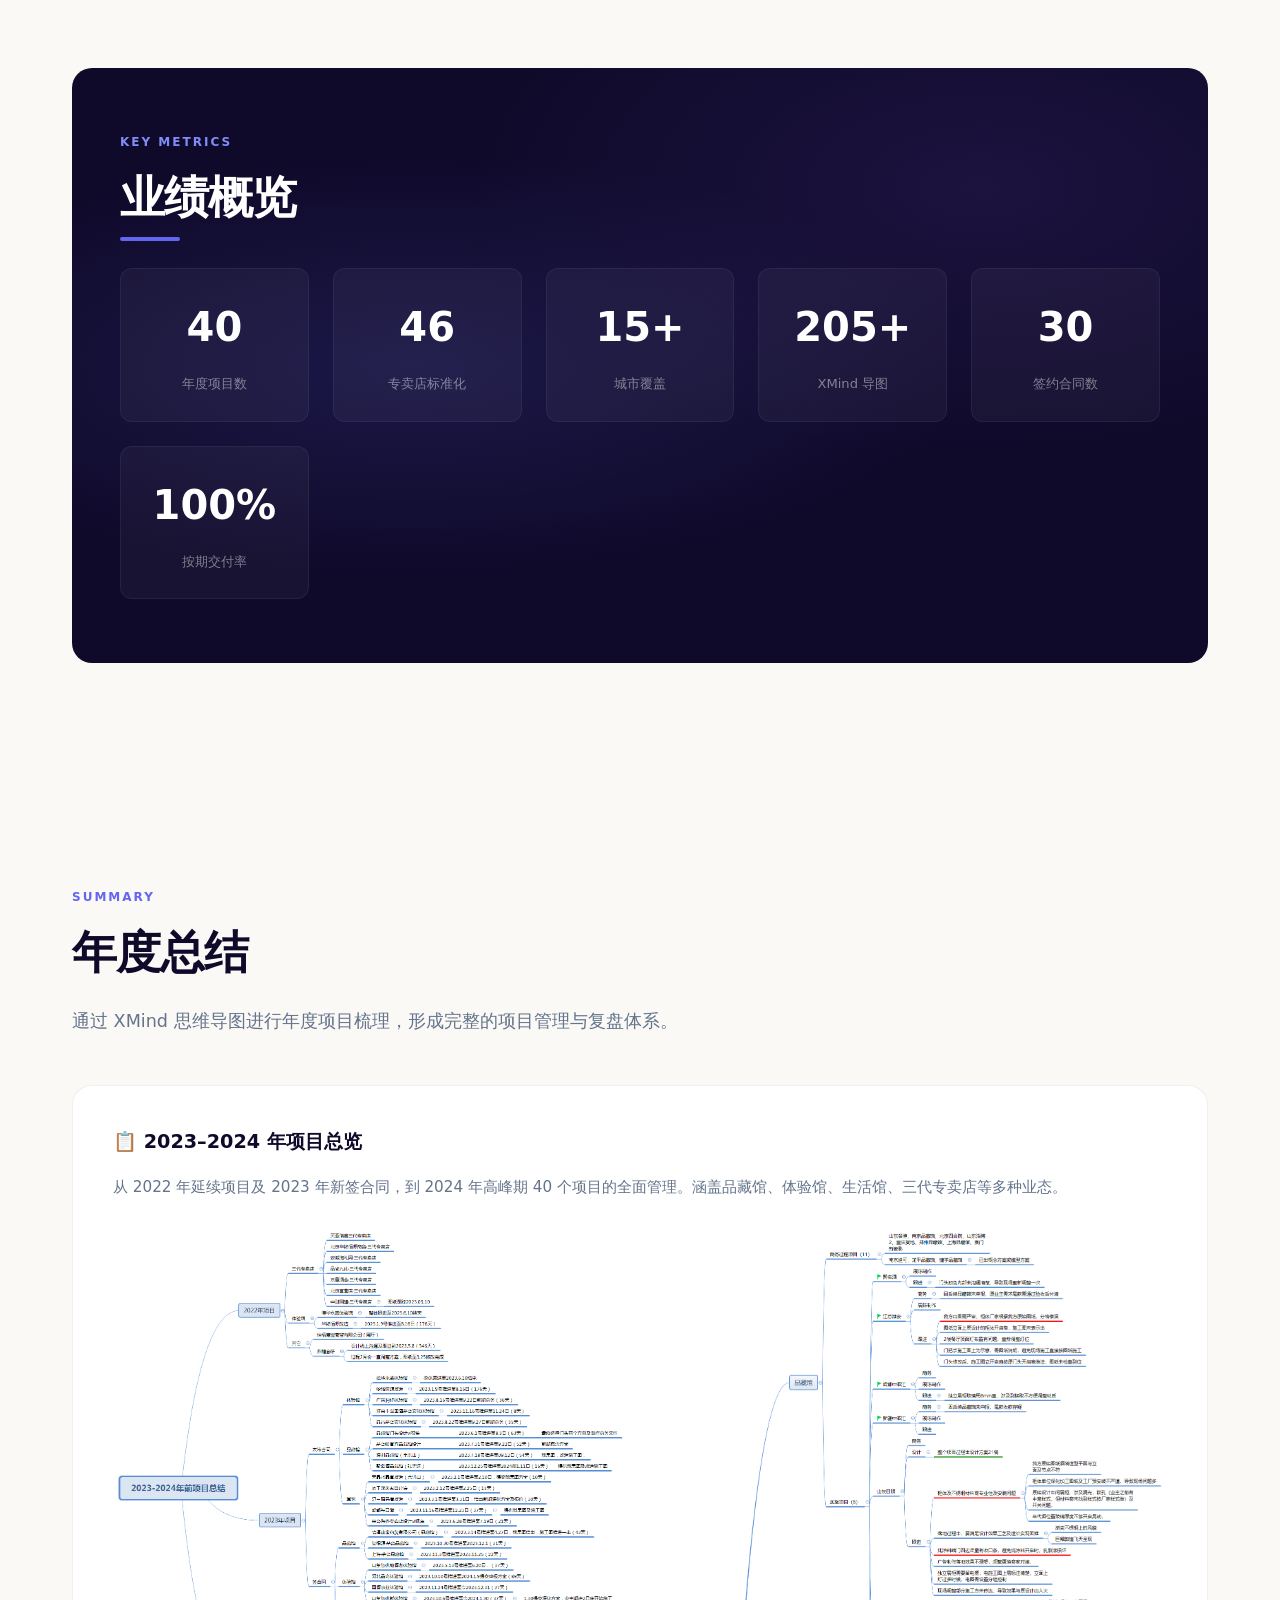
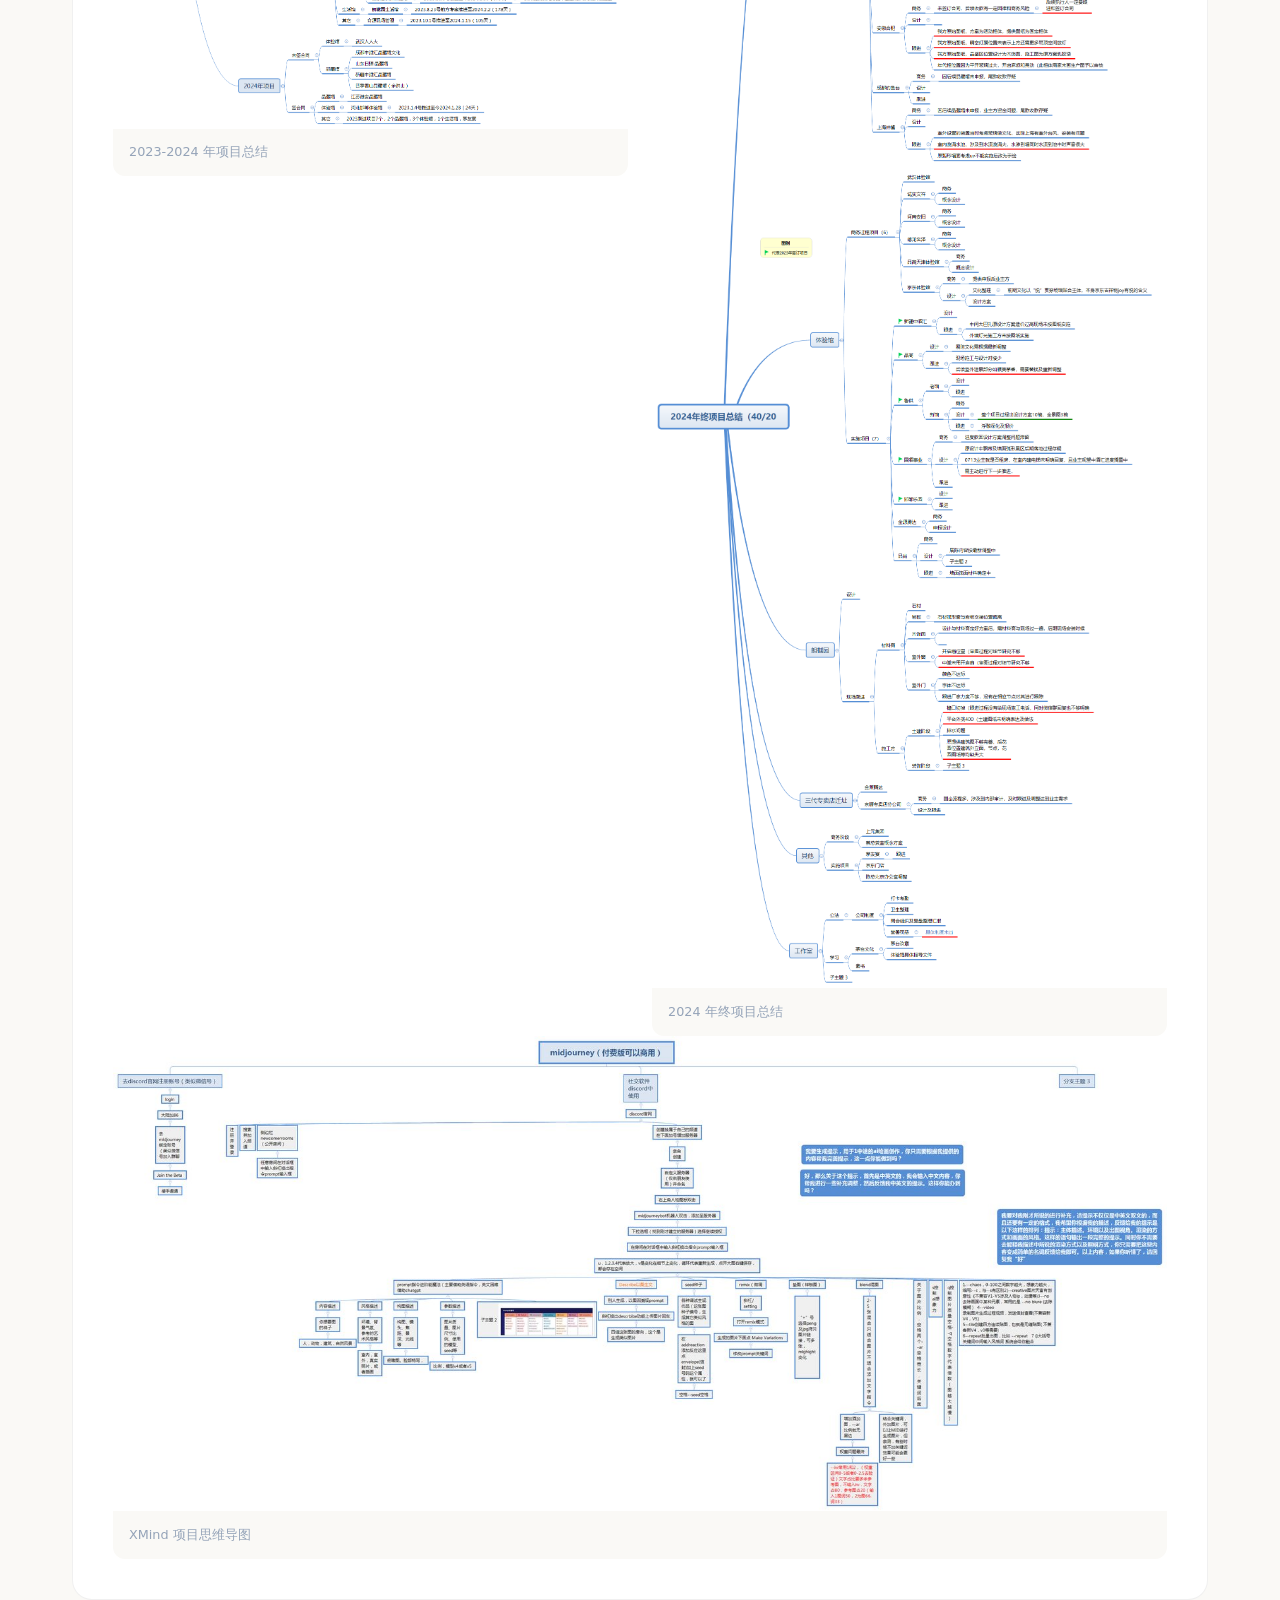
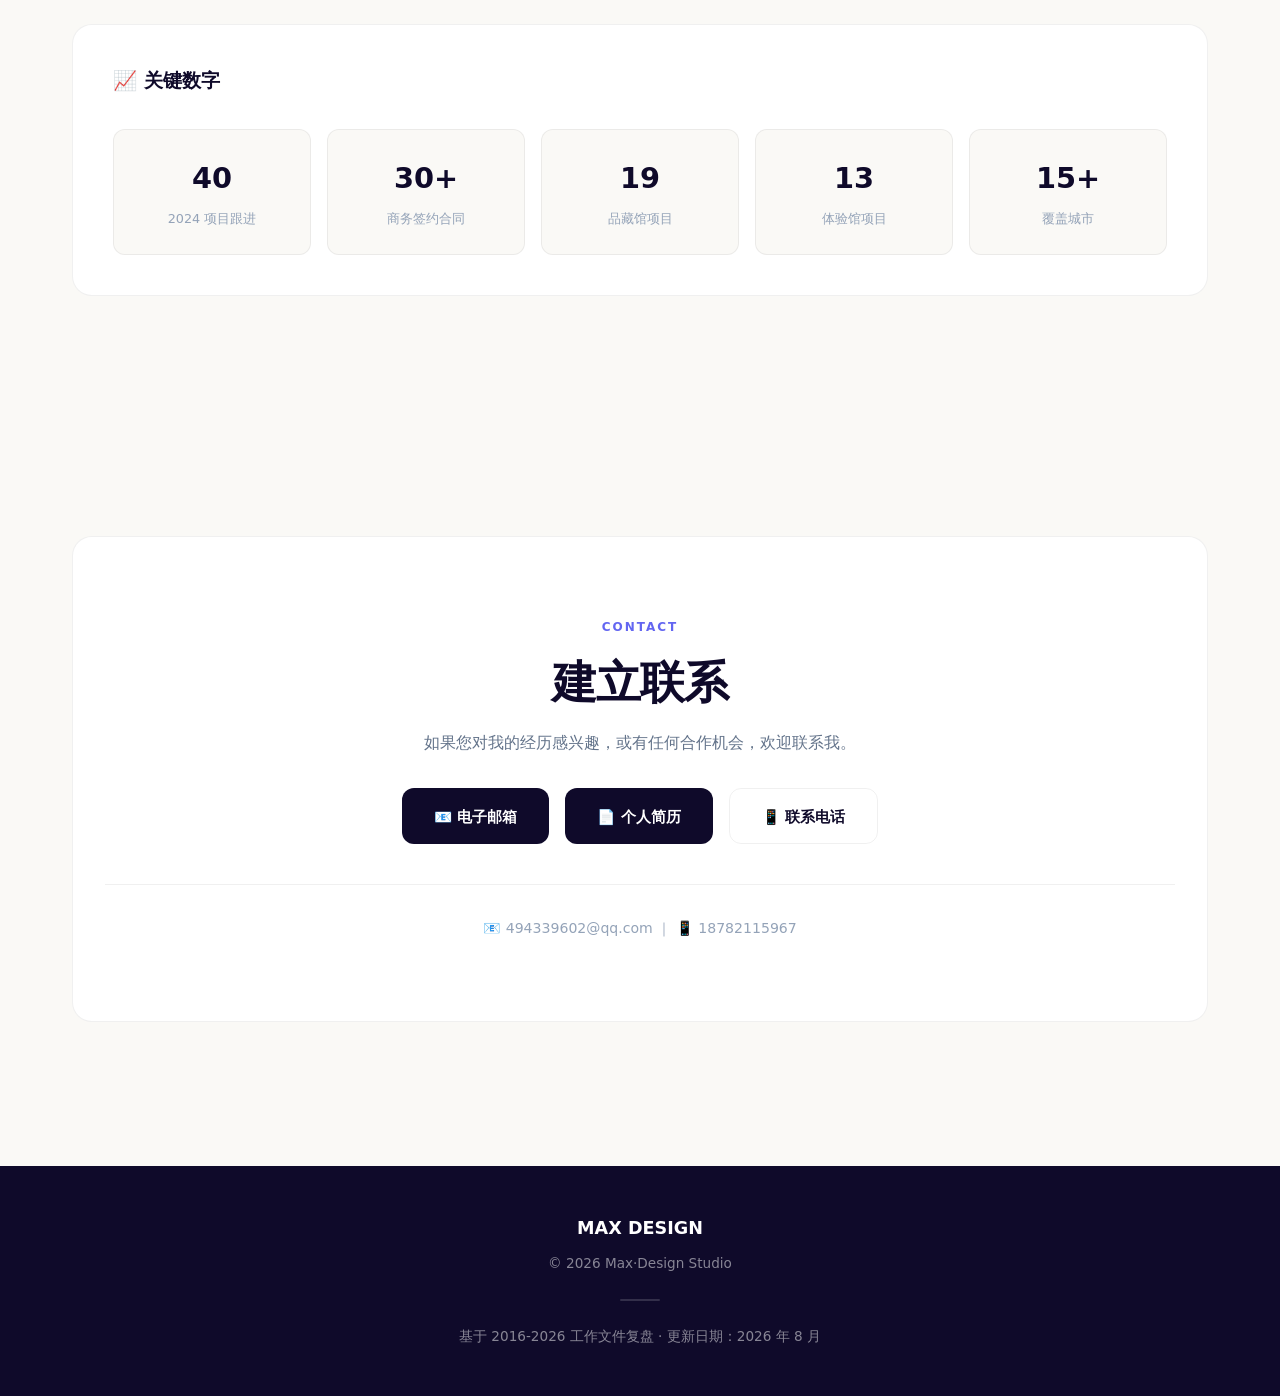
==== commit 16b80740: "首页排序调整：新疆/山东放茅友宴后；其他页删除山东济南小图" ====
--- a/index.html
+++ b/index.html
@@ -393,6 +393,54 @@
         <div class="project-group">
             <div class="project-group-title">商业空间 <span class="gcount">6</span></div>
             <div class="projects-grid">
+            <div class="project-card" onclick="window.open('项目/邯郸茅台文化体验馆/index.html','_blank')" style="cursor:pointer;">
+                <div class="project-img-wrap">
+                    <img src="images/邯郸茅台文化体验馆/1.png" alt="邯郸茅台文化体验馆" class="project-img" onerror="this.style.opacity=0">
+                <button class="detail-btn">➤ 查看详情</button>
+                </div>
+                <div class="project-header">
+                    <h3>邯郸·茅台文化体验馆</h3>
+                </div>
+                <div class="project-body">
+                    <p>全流程操盘茅台文化体验馆，从文化叙事、施工图到报价、现场管理全程覆盖，产出 1.8GB 申报文本。</p>
+                </div>
+            </div>
+            <div class="project-card" onclick="window.open('项目/茅台专卖店/index.html','_blank')" style="cursor:pointer;">
+                <div class="project-img-wrap">
+                    <img src="images/茅台专卖店/1.png" alt="茅台专卖店" class="project-img" onerror="this.style.opacity=0">
+                <button class="detail-btn">➤ 查看详情</button>
+                </div>
+                <div class="project-header">
+                    <h3>茅台第三代专卖店</h3>
+                </div>
+                <div class="project-body">
+                    <p>2022 年北京及周边 46 家茅台专卖店标准化推进，建立统一设计模板与施工标准，效率提升 40%。</p>
+                </div>
+            </div>
+            <div class="project-card" onclick="window.open('项目/茅友宴/index.html','_blank')" style="cursor:pointer;">
+                <div class="project-img-wrap">
+                    <img src="images/茅友宴/1.jpg" alt="茅友宴" class="project-img" onerror="this.style.opacity=0">
+                <button class="detail-btn">➤ 查看详情</button>
+                </div>
+                <div class="project-header">
+                    <h3>1915 · 茅友宴</h3>
+                </div>
+                <div class="project-body">
+                    <p>茅台文化餐饮空间设计，将 1915 巴拿马万国博览会茅台金奖历史融入空间，涵盖方案设计、技术配套等。</p>
+                </div>
+            </div>
+            <div class="project-card" onclick="window.open('项目/新疆茅台文化体验馆/index.html','_blank')" style="cursor:pointer;">
+                <div class="project-img-wrap">
+                    <img src="images/新疆茅台文化体验馆/1.png" alt="新疆茅台文化体验馆" class="project-img" onerror="this.style.opacity=0">
+                <button class="detail-btn">➤ 查看详情</button>
+                </div>
+                <div class="project-header">
+                    <h3>新疆·茅台文化体验馆</h3>
+                </div>
+                <div class="project-body">
+                    <p>外立面与室内空间改造，融合茅台品牌与新疆文化符号：酒塔、投影灯、文化柱，品牌在地化全流程操盘。</p>
+                </div>
+            </div>
             <div class="project-card" onclick="window.open('项目/山东茅台文化体验馆/index.html','_blank')" style="cursor:pointer;">
                 <div class="project-img-wrap">
                     <img src="images/山东茅台文化体验馆/1.png" alt="山东茅台文化体验馆" class="project-img" onerror="this.style.opacity=0">
@@ -403,54 +451,6 @@
                 </div>
                 <div class="project-body">
                     <p>从现场测量到效果图方案、再到落成实景，体验空间全流程操盘，2023-2026 完整交付。</p>
-                </div>
-            </div>
-            <div class="project-card" onclick="window.open('项目/新疆茅台文化体验馆/index.html','_blank')" style="cursor:pointer;">
-                <div class="project-img-wrap">
-                    <img src="images/新疆茅台文化体验馆/1.png" alt="新疆茅台文化体验馆" class="project-img" onerror="this.style.opacity=0">
-                <button class="detail-btn">➤ 查看详情</button>
-                </div>
-                <div class="project-header">
-                    <h3>新疆·茅台文化体验馆</h3>
-                </div>
-                <div class="project-body">
-                    <p>外立面与室内空间改造，融合茅台品牌与新疆文化符号：酒塔、投影灯、文化柱，品牌在地化全流程操盘。</p>
-                </div>
-            </div>
-            <div class="project-card" onclick="window.open('项目/邯郸茅台文化体验馆/index.html','_blank')" style="cursor:pointer;">
-                <div class="project-img-wrap">
-                    <img src="images/邯郸茅台文化体验馆/1.png" alt="邯郸茅台文化体验馆" class="project-img" onerror="this.style.opacity=0">
-                <button class="detail-btn">➤ 查看详情</button>
-                </div>
-                <div class="project-header">
-                    <h3>邯郸·茅台文化体验馆</h3>
-                </div>
-                <div class="project-body">
-                    <p>全流程操盘茅台文化体验馆，从文化叙事、施工图到报价、现场管理全程覆盖，产出 1.8GB 申报文本。</p>
-                </div>
-            </div>
-            <div class="project-card" onclick="window.open('项目/茅台专卖店/index.html','_blank')" style="cursor:pointer;">
-                <div class="project-img-wrap">
-                    <img src="images/茅台专卖店/1.png" alt="茅台专卖店" class="project-img" onerror="this.style.opacity=0">
-                <button class="detail-btn">➤ 查看详情</button>
-                </div>
-                <div class="project-header">
-                    <h3>茅台第三代专卖店</h3>
-                </div>
-                <div class="project-body">
-                    <p>2022 年北京及周边 46 家茅台专卖店标准化推进，建立统一设计模板与施工标准，效率提升 40%。</p>
-                </div>
-            </div>
-            <div class="project-card" onclick="window.open('项目/茅友宴/index.html','_blank')" style="cursor:pointer;">
-                <div class="project-img-wrap">
-                    <img src="images/茅友宴/1.jpg" alt="茅友宴" class="project-img" onerror="this.style.opacity=0">
-                <button class="detail-btn">➤ 查看详情</button>
-                </div>
-                <div class="project-header">
-                    <h3>1915 · 茅友宴</h3>
-                </div>
-                <div class="project-body">
-                    <p>茅台文化餐饮空间设计，将 1915 巴拿马万国博览会茅台金奖历史融入空间，涵盖方案设计、技术配套等。</p>
                 </div>
             </div>
             <div class="project-card" onclick="window.open('项目/其他/index.html','_blank')" style="cursor:pointer;">
